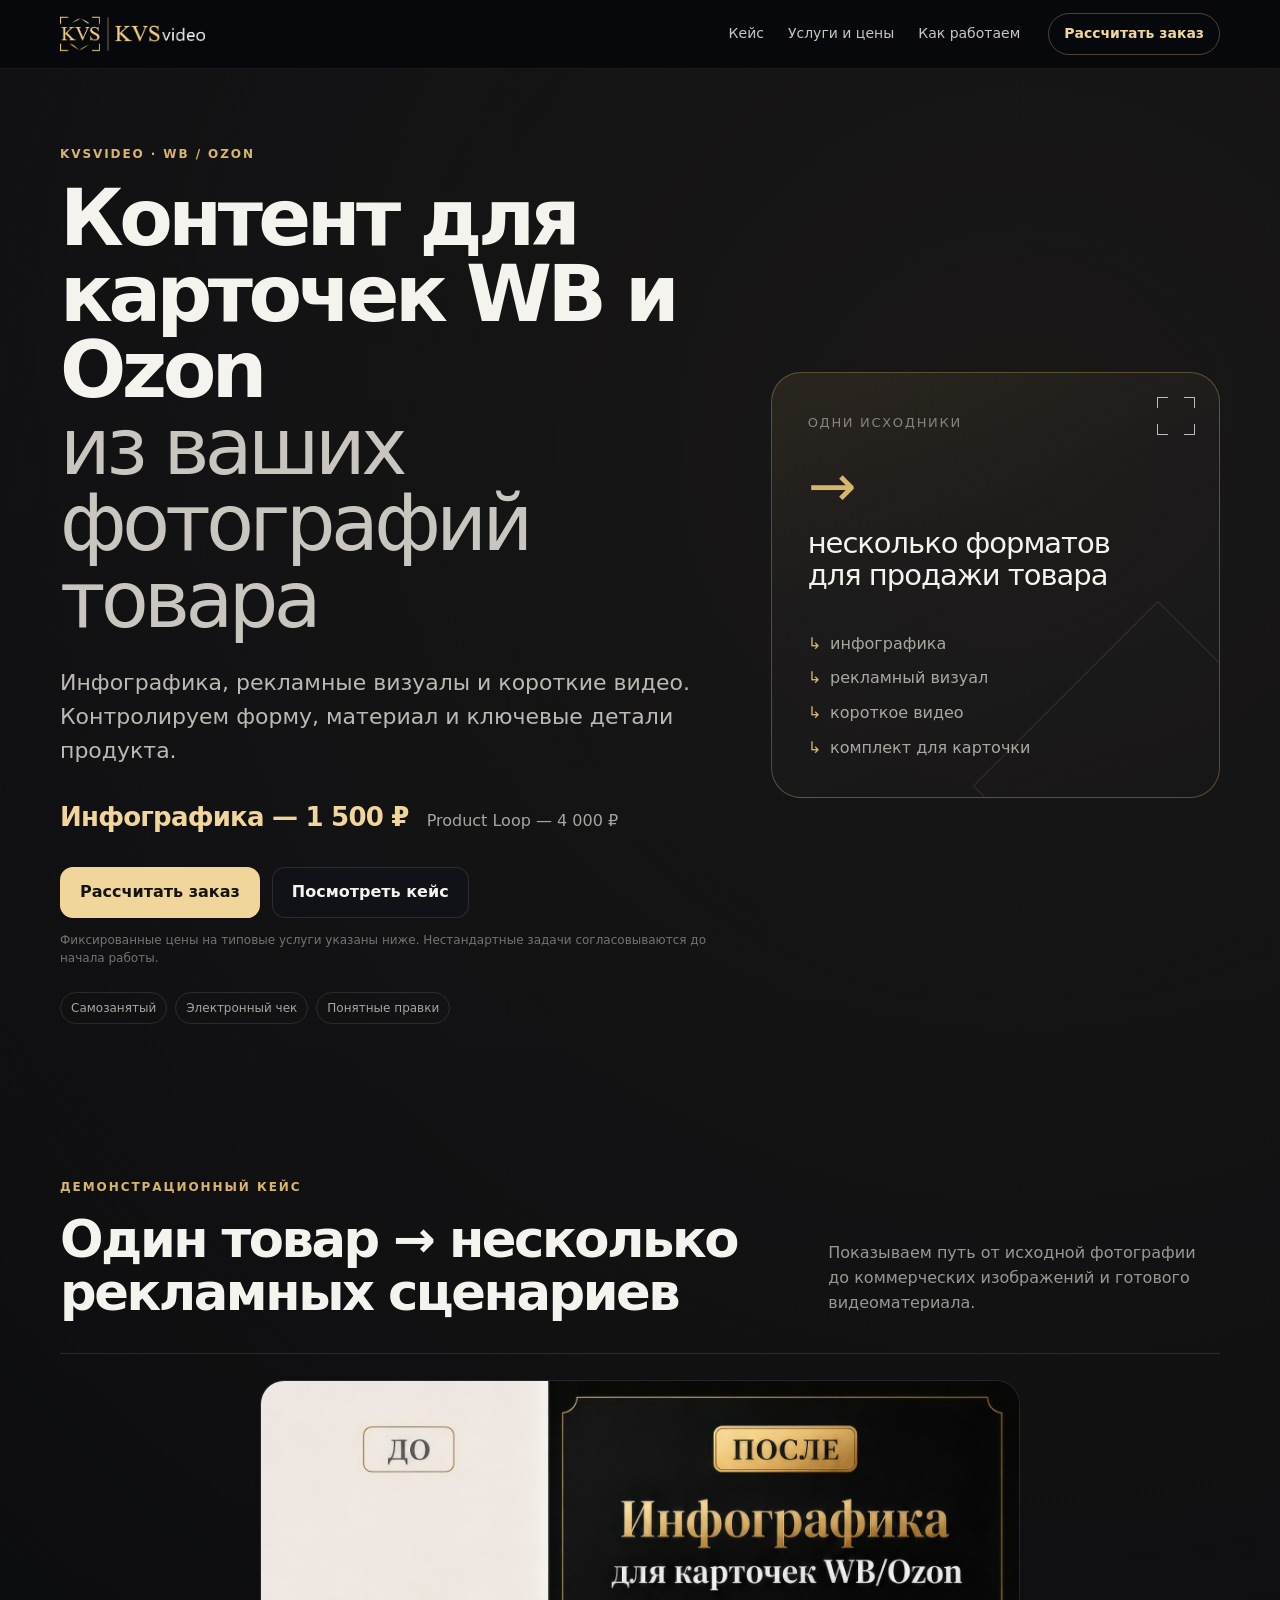
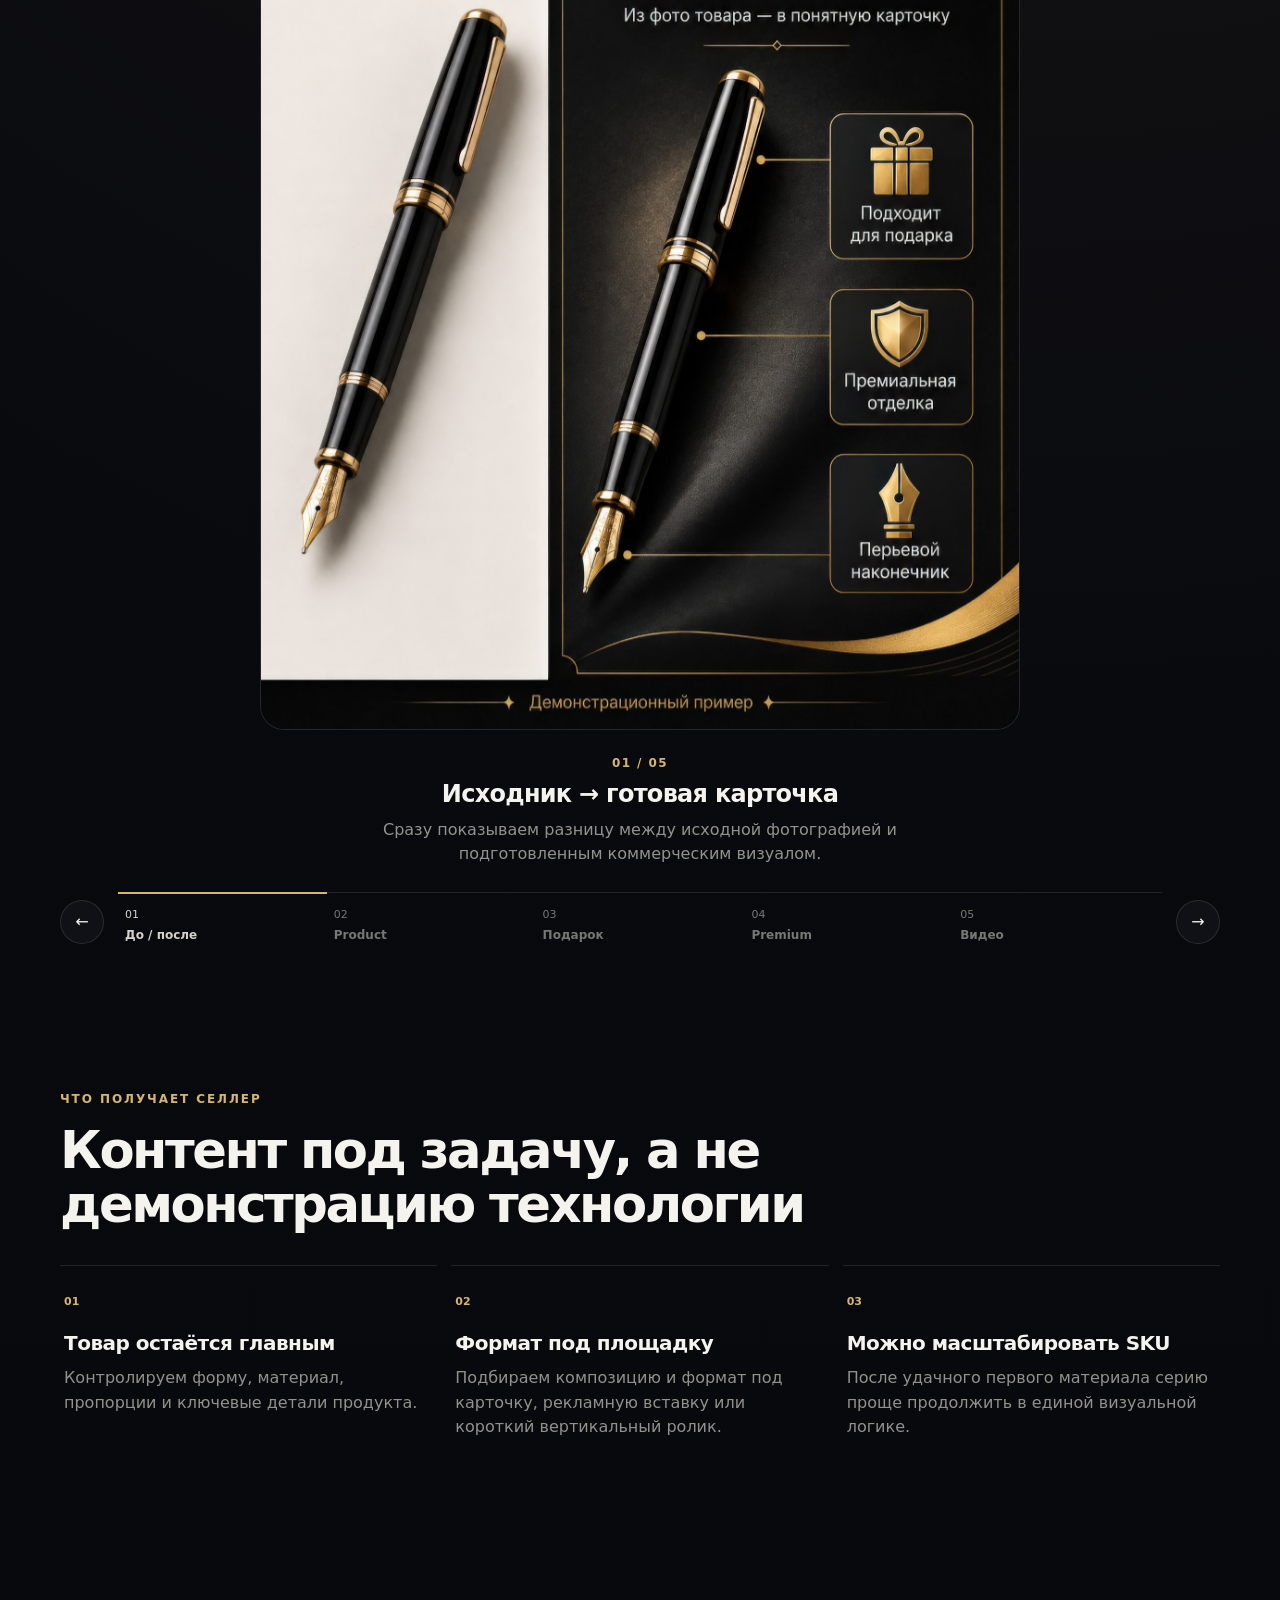
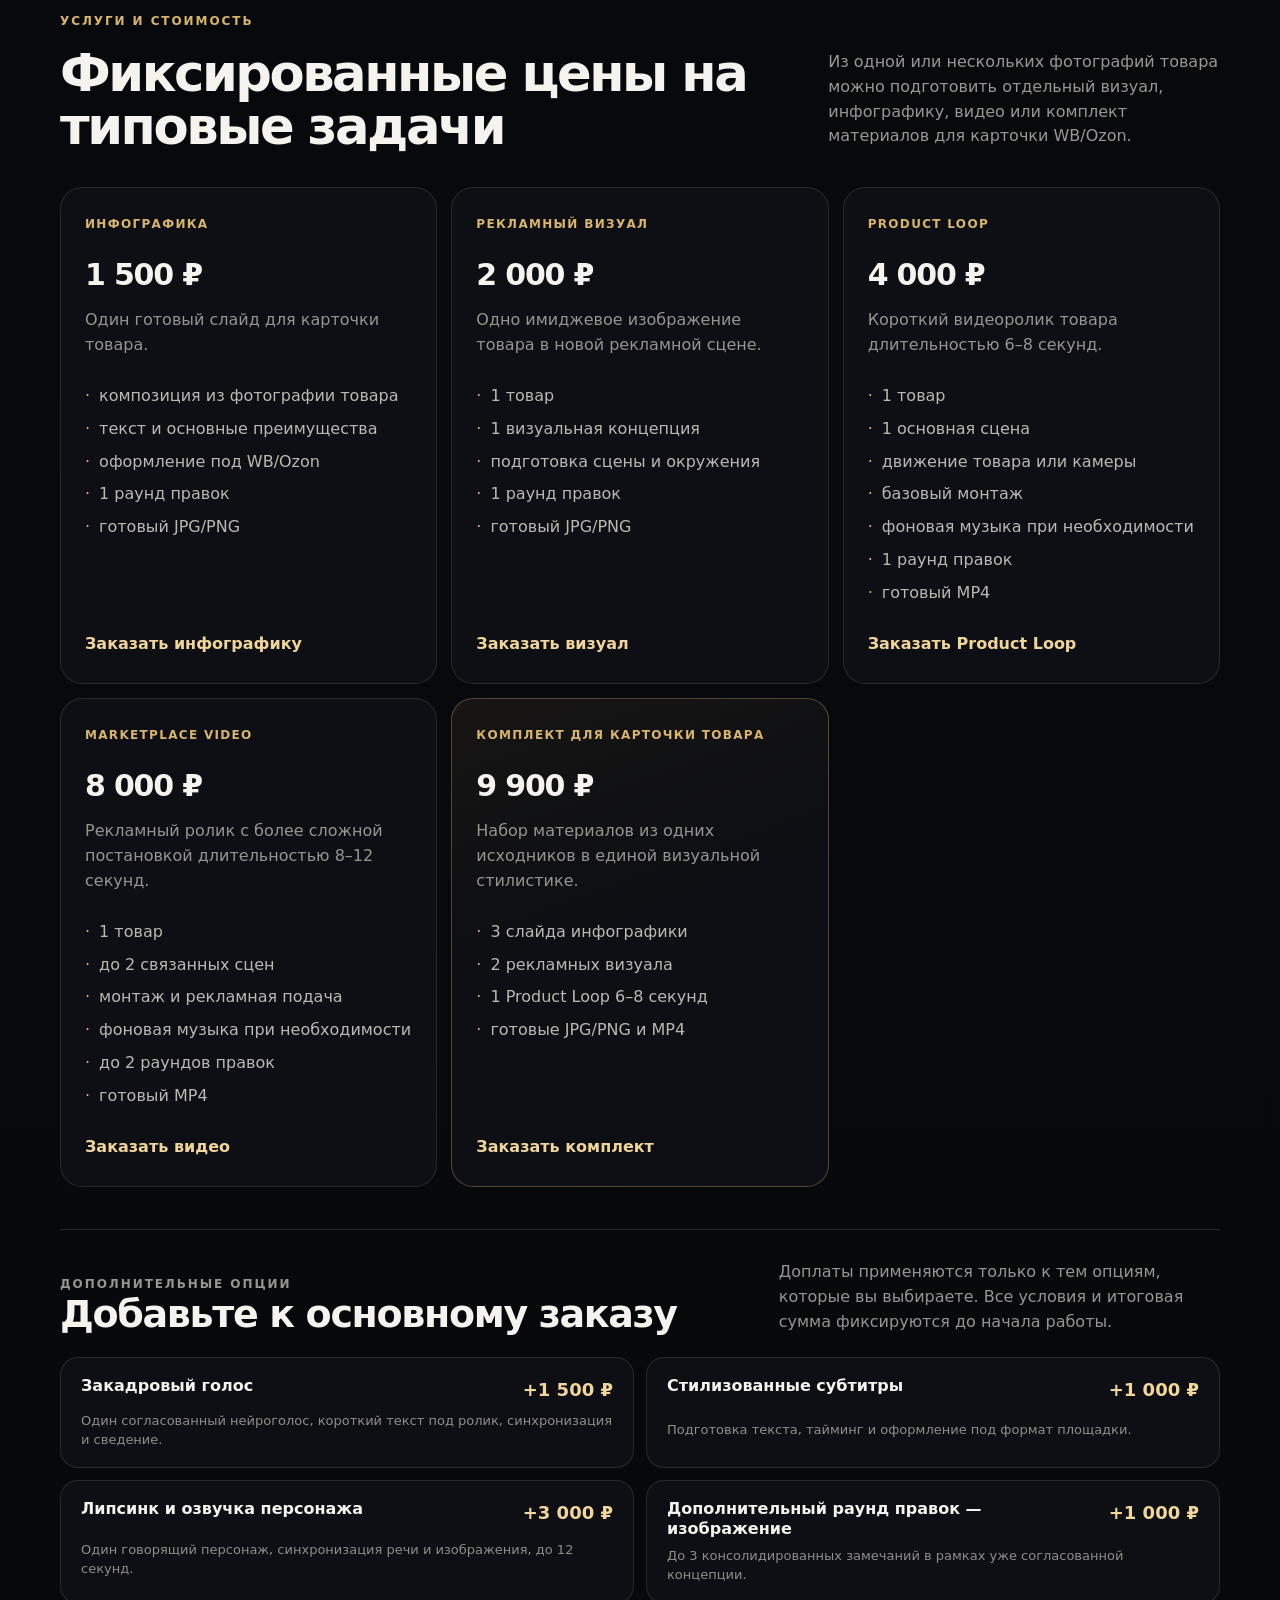
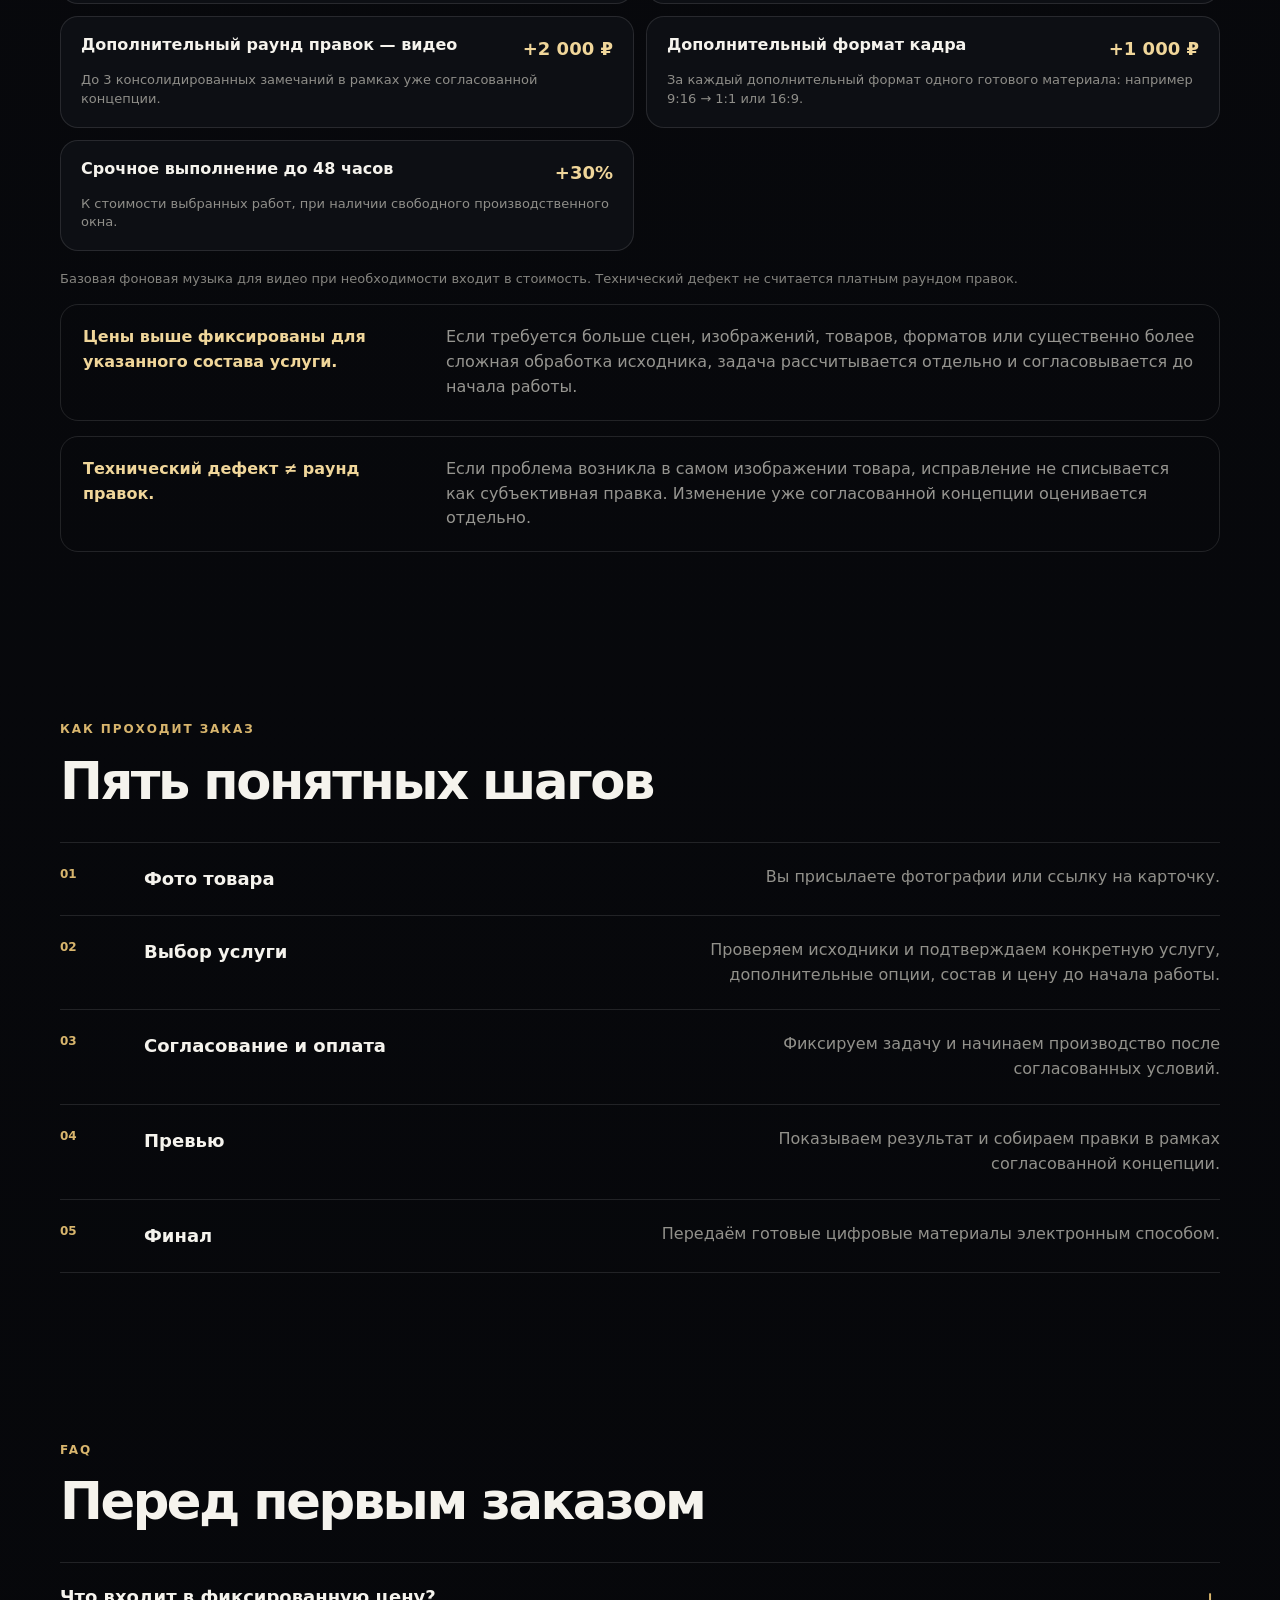
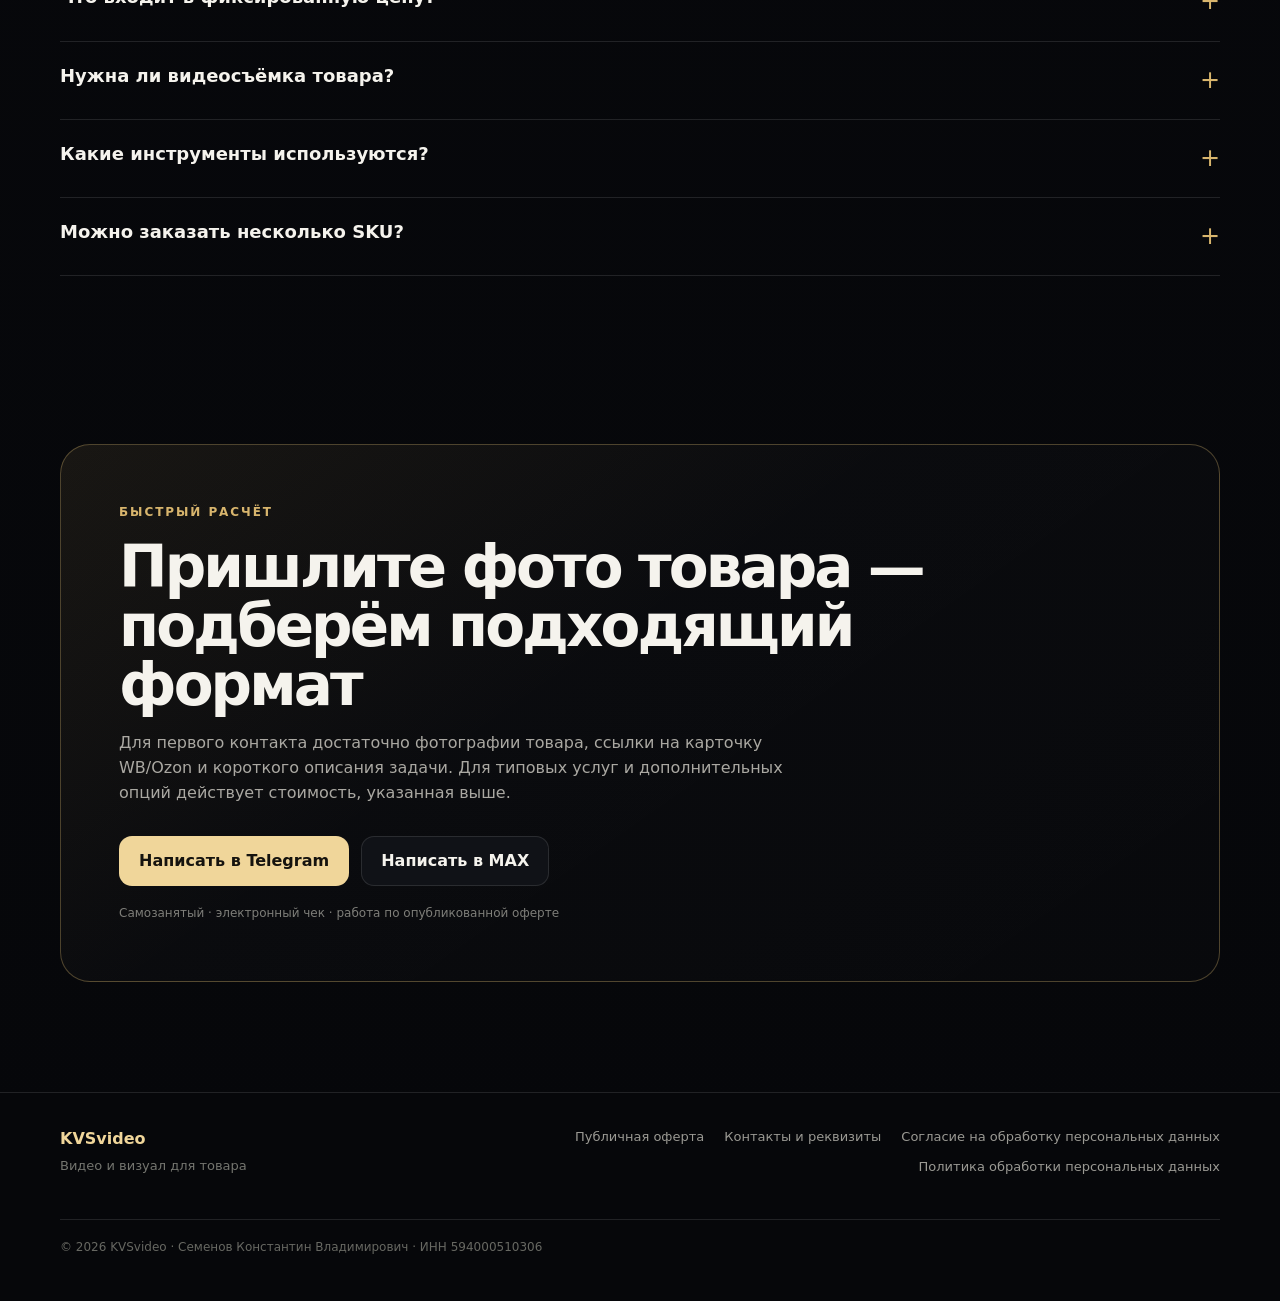
==== marketplace/index.html @ 52d331dd "Add marketplace add-on pricing for voice, captions, lipsync and rush work" ====
<!doctype html>
<html lang="ru">
<head>
  <meta charset="utf-8">
  <meta name="viewport" content="width=device-width, initial-scale=1, viewport-fit=cover">
  <title>Контент для карточек WB и Ozon из фото товара — KVSvideo</title>
  <meta name="description" content="Инфографика, рекламные изображения и видео для карточек Wildberries и Ozon из ваших фотографий товара. Фиксированные цены на типовые услуги.">
  <meta name="robots" content="index, follow">
  <meta name="theme-color" content="#08090d">
  <link rel="canonical" href="https://kvsvideo.ru/marketplace/">
  <link rel="icon" href="../assets/logo/favicon_dark.ico">
  <meta property="og:type" content="website">
  <meta property="og:locale" content="ru_RU">
  <meta property="og:site_name" content="KVSvideo">
  <meta property="og:url" content="https://kvsvideo.ru/marketplace/">
  <meta property="og:title" content="Контент для карточек WB и Ozon — KVSvideo">
  <meta property="og:description" content="Инфографика, рекламные визуалы и видео из фотографий товара. Фиксированные цены на типовые услуги.">
  <meta property="og:image" content="https://kvsvideo.ru/assets/marketplace/pen-before-after.webp">
  <link rel="preload" as="image" href="../assets/logo/logo_header_site_premium_gold.webp">
  <link rel="stylesheet" href="styles.css">
  <style>
    @media (max-width:620px){.site-header{position:sticky;top:0;z-index:30}}
    .addon-block{margin-top:42px;border-top:1px solid var(--line);padding-top:30px}
    .addon-head{display:grid;grid-template-columns:minmax(0,1fr) minmax(260px,.65fr);gap:40px;align-items:end;margin-bottom:22px}
    .addon-head h3{font-size:clamp(26px,3.4vw,38px);line-height:1.08;letter-spacing:-.035em;margin:0}
    .addon-head p{margin:0;color:#969590}
    .addon-grid{display:grid;grid-template-columns:repeat(2,minmax(0,1fr));gap:12px}
    .addon-card{border:1px solid var(--line);border-radius:18px;background:#0d0f14;padding:18px 20px;display:grid;grid-template-columns:minmax(0,1fr) auto;gap:8px 18px;align-items:start}
    .addon-card strong{font-size:16px;line-height:1.25}
    .addon-card b{color:var(--gold-2);white-space:nowrap;font-size:18px}
    .addon-card span{grid-column:1/-1;color:#8f8e89;font-size:13px;line-height:1.45}
    .addon-note{margin:18px 0 0;color:#85847f;font-size:13px}
    @media (max-width:900px){.addon-head{grid-template-columns:1fr;gap:10px}.addon-grid{grid-template-columns:1fr}}
  </style>
  <script>
    (function(m,e,t,r,i,k,a){m[i]=m[i]||function(){(m[i].a=m[i].a||[]).push(arguments)};m[i].l=1*new Date();for(var j=0;j<document.scripts.length;j++){if(document.scripts[j].src===r){return;}}k=e.createElement(t),a=e.getElementsByTagName(t)[0],k.async=1,k.src=r,a.parentNode.insertBefore(k,a)})(window,document,'script','https://mc.yandex.ru/metrika/tag.js?id=109744286','ym');
    ym(109744286,'init',{ssr:true,webvisor:true,clickmap:true,accurateTrackBounce:true,trackLinks:true});
  </script>
  <noscript><div><img src="https://mc.yandex.ru/watch/109744286" style="position:absolute;left:-9999px" alt=""></div></noscript>
</head>
<body>
  <a class="skip" href="#main">К содержанию</a>
  <header class="site-header"><div class="shell header-inner">
    <a class="brand" href="../" aria-label="KVSvideo — главная"><img src="../assets/logo/logo_header_site_premium_gold.webp" alt="KVSvideo" width="170" height="54"><span class="brand-fallback" aria-hidden="true">KVSvideo</span></a>
    <nav class="nav" aria-label="Навигация по странице"><a href="#showcase">Кейс</a><a href="#prices">Услуги и цены</a><a href="#process">Как работаем</a></nav>
    <a class="header-cta" href="#order">Рассчитать заказ</a>
  </div></header>

  <main id="main">
    <section class="hero shell" aria-labelledby="hero-title">
      <div class="hero-copy">
        <p class="eyebrow">KVSvideo · WB / Ozon</p>
        <h1 id="hero-title">Контент для карточек WB и Ozon <span>из ваших фотографий товара</span></h1>
        <p class="hero-lead">Инфографика, рекламные визуалы и короткие видео. Контролируем форму, материал и ключевые детали продукта.</p>
        <div class="hero-meta" aria-label="Примеры стоимости"><strong>Инфографика — 1 500 ₽</strong><span>Product Loop — 4 000 ₽</span></div>
        <div class="hero-actions"><a class="button button-primary" href="#order">Рассчитать заказ</a><a class="button button-secondary" href="#showcase">Посмотреть кейс</a></div>
        <p class="hero-note">Фиксированные цены на типовые услуги указаны ниже. Нестандартные задачи согласовываются до начала работы.</p>
        <div class="trust-row" aria-label="Условия работы"><span>Самозанятый</span><span>Электронный чек</span><span>Понятные правки</span></div>
      </div>
      <aside class="hero-panel" aria-label="Что можно заказать">
        <div class="focus-mark" aria-hidden="true"><i></i><i></i><i></i><i></i></div>
        <p class="panel-kicker">Одни исходники</p><p class="panel-number">→</p><p class="panel-title">несколько форматов для продажи товара</p>
        <ul><li>инфографика</li><li>рекламный визуал</li><li>короткое видео</li><li>комплект для карточки</li></ul>
      </aside>
    </section>

    <section class="section shell" id="showcase" aria-labelledby="showcase-title">
      <div class="section-head"><div><p class="eyebrow">Демонстрационный кейс</p><h2 id="showcase-title">Один товар → несколько рекламных сценариев</h2></div><p>Показываем путь от исходной фотографии до коммерческих изображений и готового видеоматериала.</p></div>
      <div class="showcase" data-showcase>
        <div class="showcase-stage" data-stage>
          <figure class="showcase-slide is-active" data-slide="0"><img src="../assets/marketplace/pen-before-after.webp" width="1638" height="2048" alt="Демонстрационный пример: исходная фотография премиальной ручки и готовый рекламный визуал" loading="lazy" decoding="async"></figure>
          <figure class="showcase-slide" data-slide="1" hidden><img data-src="../assets/marketplace/pen-product.webp" width="1643" height="2047" alt="Премиальная ручка в рекламной product-сцене" loading="lazy" decoding="async"></figure>
          <figure class="showcase-slide" data-slide="2" hidden><img data-src="../assets/marketplace/pen-gift.webp" width="1643" height="2047" alt="Подарочное позиционирование премиальной ручки" loading="lazy" decoding="async"></figure>
          <figure class="showcase-slide" data-slide="3" hidden><img data-src="../assets/marketplace/pen-executive.webp" width="1643" height="2047" alt="Деловое премиальное позиционирование ручки" loading="lazy" decoding="async"></figure>
          <figure class="showcase-slide showcase-video-slide" data-slide="4" hidden>
            <div class="video-shell" data-video-shell data-poster="../assets/marketplace/pen-signature-poster.webp" data-webm="../assets/marketplace/pen-signature.webm" data-mp4="../assets/marketplace/pen-signature-original.mp4">
              <img class="video-poster" data-video-poster alt="Кадр из демонстрационного ролика с премиальной ручкой" width="992" height="1216">
              <video class="showcase-video" data-video playsinline muted preload="none" aria-label="Демонстрационный ролик с премиальной ручкой"></video>
              <button class="video-play" type="button" data-video-play aria-label="Воспроизвести видео"><span aria-hidden="true">▶</span><b>Смотреть видео</b></button>
              <button class="video-sound" type="button" data-video-sound aria-label="Включить звук" aria-pressed="false" hidden><span class="sound-off" aria-hidden="true">⌁</span><span class="sound-on" aria-hidden="true">♪</span></button>
            </div>
          </figure>
        </div>
        <div class="showcase-copy" aria-live="polite"><p class="showcase-step"><span data-current>01</span> / 05</p><h3 data-slide-title>Исходник → готовая карточка</h3><p data-slide-copy>Сразу показываем разницу между исходной фотографией и подготовленным коммерческим визуалом.</p></div>
        <div class="showcase-controls">
          <button class="arrow" type="button" data-prev aria-label="Предыдущий этап">←</button>
          <div class="steps" role="tablist" aria-label="Этапы демонстрационного кейса">
            <button class="step is-active" type="button" role="tab" aria-selected="true" data-go="0"><span>01</span><b>До / после</b></button><button class="step" type="button" role="tab" aria-selected="false" data-go="1"><span>02</span><b>Product</b></button><button class="step" type="button" role="tab" aria-selected="false" data-go="2"><span>03</span><b>Подарок</b></button><button class="step" type="button" role="tab" aria-selected="false" data-go="3"><span>04</span><b>Premium</b></button><button class="step" type="button" role="tab" aria-selected="false" data-go="4"><span>05</span><b>Видео</b></button>
          </div>
          <button class="arrow" type="button" data-next aria-label="Следующий этап">→</button>
        </div>
      </div>
    </section>

    <section class="section shell compact" aria-labelledby="benefits-title">
      <div class="section-head narrow"><div><p class="eyebrow">Что получает селлер</p><h2 id="benefits-title">Контент под задачу, а не демонстрацию технологии</h2></div></div>
      <div class="benefit-grid"><article><span>01</span><h3>Товар остаётся главным</h3><p>Контролируем форму, материал, пропорции и ключевые детали продукта.</p></article><article><span>02</span><h3>Формат под площадку</h3><p>Подбираем композицию и формат под карточку, рекламную вставку или короткий вертикальный ролик.</p></article><article><span>03</span><h3>Можно масштабировать SKU</h3><p>После удачного первого материала серию проще продолжить в единой визуальной логике.</p></article></div>
    </section>

    <section class="section shell" id="prices" aria-labelledby="prices-title">
      <div class="section-head"><div><p class="eyebrow">Услуги и стоимость</p><h2 id="prices-title">Фиксированные цены на типовые задачи</h2></div><p>Из одной или нескольких фотографий товара можно подготовить отдельный визуал, инфографику, видео или комплект материалов для карточки WB/Ozon.</p></div>
      <div class="price-grid">
        <article class="price-card"><p class="price-label">Инфографика</p><h3>1 500 ₽</h3><p>Один готовый слайд для карточки товара.</p><ul><li>композиция из фотографии товара</li><li>текст и основные преимущества</li><li>оформление под WB/Ozon</li><li>1 раунд правок</li><li>готовый JPG/PNG</li></ul><a href="#order">Заказать инфографику</a></article>

        <article class="price-card"><p class="price-label">Рекламный визуал</p><h3>2 000 ₽</h3><p>Одно имиджевое изображение товара в новой рекламной сцене.</p><ul><li>1 товар</li><li>1 визуальная концепция</li><li>подготовка сцены и окружения</li><li>1 раунд правок</li><li>готовый JPG/PNG</li></ul><a href="#order">Заказать визуал</a></article>

        <article class="price-card"><p class="price-label">Product Loop</p><h3>4 000 ₽</h3><p>Короткий видеоролик товара длительностью 6–8 секунд.</p><ul><li>1 товар</li><li>1 основная сцена</li><li>движение товара или камеры</li><li>базовый монтаж</li><li>фоновая музыка при необходимости</li><li>1 раунд правок</li><li>готовый MP4</li></ul><a href="#order">Заказать Product Loop</a></article>

        <article class="price-card"><p class="price-label">Marketplace Video</p><h3>8 000 ₽</h3><p>Рекламный ролик с более сложной постановкой длительностью 8–12 секунд.</p><ul><li>1 товар</li><li>до 2 связанных сцен</li><li>монтаж и рекламная подача</li><li>фоновая музыка при необходимости</li><li>до 2 раундов правок</li><li>готовый MP4</li></ul><a href="#order">Заказать видео</a></article>

        <article class="price-card featured"><p class="price-label">Комплект для карточки товара</p><h3>9 900 ₽</h3><p>Набор материалов из одних исходников в единой визуальной стилистике.</p><ul><li>3 слайда инфографики</li><li>2 рекламных визуала</li><li>1 Product Loop 6–8 секунд</li><li>готовые JPG/PNG и MP4</li></ul><a href="#order">Заказать комплект</a></article>
      </div>

      <div class="addon-block" aria-labelledby="addons-title">
        <div class="addon-head"><div><p class="eyebrow">Дополнительные опции</p><h3 id="addons-title">Добавьте к основному заказу</h3></div><p>Доплаты применяются только к тем опциям, которые вы выбираете. Все условия и итоговая сумма фиксируются до начала работы.</p></div>
        <div class="addon-grid">
          <div class="addon-card"><strong>Закадровый голос</strong><b>+1 500 ₽</b><span>Один согласованный нейроголос, короткий текст под ролик, синхронизация и сведение.</span></div>
          <div class="addon-card"><strong>Стилизованные субтитры</strong><b>+1 000 ₽</b><span>Подготовка текста, тайминг и оформление под формат площадки.</span></div>
          <div class="addon-card"><strong>Липсинк и озвучка персонажа</strong><b>+3 000 ₽</b><span>Один говорящий персонаж, синхронизация речи и изображения, до 12 секунд.</span></div>
          <div class="addon-card"><strong>Дополнительный раунд правок — изображение</strong><b>+1 000 ₽</b><span>До 3 консолидированных замечаний в рамках уже согласованной концепции.</span></div>
          <div class="addon-card"><strong>Дополнительный раунд правок — видео</strong><b>+2 000 ₽</b><span>До 3 консолидированных замечаний в рамках уже согласованной концепции.</span></div>
          <div class="addon-card"><strong>Дополнительный формат кадра</strong><b>+1 000 ₽</b><span>За каждый дополнительный формат одного готового материала: например 9:16 → 1:1 или 16:9.</span></div>
          <div class="addon-card"><strong>Срочное выполнение до 48 часов</strong><b>+30%</b><span>К стоимости выбранных работ, при наличии свободного производственного окна.</span></div>
        </div>
        <p class="addon-note">Базовая фоновая музыка для видео при необходимости входит в стоимость. Технический дефект не считается платным раундом правок.</p>
      </div>

      <div class="revision-note"><strong>Цены выше фиксированы для указанного состава услуги.</strong><p>Если требуется больше сцен, изображений, товаров, форматов или существенно более сложная обработка исходника, задача рассчитывается отдельно и согласовывается до начала работы.</p></div>
      <div class="revision-note"><strong>Технический дефект ≠ раунд правок.</strong><p>Если проблема возникла в самом изображении товара, исправление не списывается как субъективная правка. Изменение уже согласованной концепции оценивается отдельно.</p></div>
    </section>

    <section class="section shell" id="process" aria-labelledby="process-title"><div class="section-head narrow"><div><p class="eyebrow">Как проходит заказ</p><h2 id="process-title">Пять понятных шагов</h2></div></div><ol class="process-list"><li><b>01</b><div><strong>Фото товара</strong><span>Вы присылаете фотографии или ссылку на карточку.</span></div></li><li><b>02</b><div><strong>Выбор услуги</strong><span>Проверяем исходники и подтверждаем конкретную услугу, дополнительные опции, состав и цену до начала работы.</span></div></li><li><b>03</b><div><strong>Согласование и оплата</strong><span>Фиксируем задачу и начинаем производство после согласованных условий.</span></div></li><li><b>04</b><div><strong>Превью</strong><span>Показываем результат и собираем правки в рамках согласованной концепции.</span></div></li><li><b>05</b><div><strong>Финал</strong><span>Передаём готовые цифровые материалы электронным способом.</span></div></li></ol></section>

    <section class="section shell faq" aria-labelledby="faq-title"><div class="section-head narrow"><div><p class="eyebrow">FAQ</p><h2 id="faq-title">Перед первым заказом</h2></div></div><details><summary>Что входит в фиксированную цену?</summary><p>В карточке каждой услуги указан конкретный состав. Дополнительные опции имеют отдельную стоимость и добавляются только по выбору заказчика. Если задача выходит за опубликованный состав, дополнительная стоимость согласовывается до начала работы.</p></details><details><summary>Нужна ли видеосъёмка товара?</summary><p>Для многих задач достаточно качественных фотографий. Если конкретный проект потребует дополнительных материалов, это станет понятно на этапе оценки.</p></details><details><summary>Какие инструменты используются?</summary><p>Подбираем генеративные и монтажные инструменты под конкретную задачу. Для заказа фиксируются результат, формат и требования к товару, а не название отдельного сервиса.</p></details><details><summary>Можно заказать несколько SKU?</summary><p>Да. Серии для нескольких SKU рассчитываются отдельно до начала работы, чтобы зафиксировать состав, стоимость и единый визуальный подход.</p></details></section>

    <section class="section shell order" id="order" aria-labelledby="order-title"><div class="order-box"><p class="eyebrow">Быстрый расчёт</p><h2 id="order-title">Пришлите фото товара — подберём подходящий формат</h2><p>Для первого контакта достаточно фотографии товара, ссылки на карточку WB/Ozon и короткого описания задачи. Для типовых услуг и дополнительных опций действует стоимость, указанная выше.</p><div class="order-actions"><a class="button button-primary" href="https://t.me/KVSemenov" target="_blank" rel="noopener">Написать в Telegram</a><a class="button button-secondary" href="https://max.ru/u/f9LHodD0cOKuClAudA4jEpZrep-7nIAqAzFLSRJ-VVg5xAf6X7CzlSECuB4" target="_blank" rel="noopener">Написать в MAX</a></div><p class="order-trust">Самозанятый · электронный чек · работа по опубликованной оферте</p></div></section>
  </main>

  <footer class="footer"><div class="shell footer-grid"><div class="footer-brand"><strong>KVSvideo</strong><span>Видео и визуал для товара</span></div><nav aria-label="Юридическая информация"><a href="../offer.html">Публичная оферта</a><a href="../requisites.html">Контакты и реквизиты</a><a href="../consent.html">Согласие на обработку персональных данных</a><a href="../privacy.html">Политика обработки персональных данных</a></nav><p class="copyright">© 2026 KVSvideo · Семенов Константин Владимирович · ИНН 594000510306</p></div></footer>

  <div class="cursor-reticle" data-reticle aria-hidden="true"><i></i><i></i><i></i><i></i></div><i class="cursor-trail t1" data-trail aria-hidden="true"></i><i class="cursor-trail t2" data-trail aria-hidden="true"></i><i class="cursor-trail t3" data-trail aria-hidden="true"></i><i class="cursor-trail t4" data-trail aria-hidden="true"></i>
  <script src="app.js" defer></script>
</body>
</html>
---- marketplace/styles.css ----
:root{color-scheme:dark;--bg:#08090d;--panel:#0e1016;--panel-2:#12151d;--ink:#f5f3ed;--muted:#aaa9a4;--soft:#7f807f;--gold:#d8b56d;--gold-2:#f0d69a;--line:rgba(255,255,255,.11);--line-gold:rgba(216,181,109,.33);--radius:24px;--shell:1160px}*{box-sizing:border-box}html{scroll-behavior:smooth;scroll-padding-top:84px}body{margin:0;background:radial-gradient(circle at 80% 6%,rgba(216,181,109,.075),transparent 27%),linear-gradient(180deg,#0a0b10 0,#08090d 42%,#06070a 100%);color:var(--ink);font-family:Inter,ui-sans-serif,system-ui,-apple-system,BlinkMacSystemFont,"Segoe UI",sans-serif;font-size:16px;line-height:1.55;overflow-x:hidden}a{color:inherit;text-decoration:none}button,input,textarea,select{font:inherit}button{color:inherit}img,video{display:block;max-width:100%}.shell{width:min(var(--shell),calc(100% - 36px));margin-inline:auto}.skip{position:fixed;left:16px;top:-80px;z-index:100;background:#fff;color:#111;padding:10px 14px;border-radius:10px}.skip:focus{top:14px}.site-header{position:sticky;top:0;z-index:30;background:rgba(8,9,13,.97);border-bottom:1px solid rgba(255,255,255,.07)}.header-inner{min-height:68px;display:flex;align-items:center;gap:28px}.brand{display:inline-flex;align-items:center;min-width:145px}.brand img{width:145px;height:auto}.brand-fallback{display:none;font-weight:800;letter-spacing:-.04em;color:var(--gold-2)}.nav{display:flex;align-items:center;gap:24px;margin-left:auto;color:#c6c5c0;font-size:14px}.nav a,.footer a{transition:color .18s ease}.nav a:hover,.nav a:focus-visible,.footer a:hover,.footer a:focus-visible{color:var(--gold-2)}.header-cta{border:1px solid var(--line-gold);padding:9px 15px;border-radius:999px;color:var(--gold-2);font-size:14px;font-weight:700;transition:background .18s ease,border-color .18s ease}.header-cta:hover,.header-cta:focus-visible{background:rgba(216,181,109,.10);border-color:rgba(216,181,109,.58)}.hero{min-height:min(790px,calc(100vh - 68px));display:grid;grid-template-columns:minmax(0,1.18fr) minmax(320px,.82fr);gap:64px;align-items:center;padding-block:76px 70px}.hero-copy{max-width:760px}.eyebrow{margin:0 0 16px;color:var(--gold);font-size:12px;font-weight:800;letter-spacing:.16em;text-transform:uppercase}h1,h2,h3,p{overflow-wrap:break-word}h1{font-size:clamp(42px,6.1vw,78px);line-height:.98;letter-spacing:-.058em;margin:0;max-width:850px}h1 span{display:block;color:#c8c6bf;font-weight:540}.hero-lead{font-size:clamp(18px,2vw,22px);color:#bbb9b2;max-width:680px;margin:28px 0 0}.hero-meta{display:flex;align-items:baseline;gap:18px;flex-wrap:wrap;margin-top:28px}.hero-meta strong{font-size:26px;color:var(--gold-2);letter-spacing:-.03em}.hero-meta span{color:#a7a59f}.hero-actions,.order-actions{display:flex;gap:12px;flex-wrap:wrap;margin-top:30px}.button{display:inline-flex;min-height:48px;align-items:center;justify-content:center;border-radius:13px;padding:12px 19px;font-weight:800;border:1px solid transparent;transition:transform .18s ease,background .18s ease,border-color .18s ease}.button:hover,.button:focus-visible{transform:translateY(-1px)}.button-primary{background:var(--gold-2);color:#15130e}.button-primary:hover,.button-primary:focus-visible{background:#ffe2a3}.button-secondary{border-color:var(--line);background:#101217}.button-secondary:hover,.button-secondary:focus-visible{border-color:var(--line-gold);background:#15171d}.hero-note{font-size:12px;color:#73746f;margin:13px 0 0}.trust-row{display:flex;gap:8px;flex-wrap:wrap;margin-top:24px}.trust-row span{border:1px solid var(--line);border-radius:999px;padding:6px 10px;font-size:12px;color:#a6a59f}.hero-panel{position:relative;border:1px solid var(--line-gold);border-radius:30px;background:linear-gradient(155deg,rgba(216,181,109,.10),rgba(255,255,255,.025) 40%,rgba(255,255,255,.012));padding:40px 36px 36px;min-height:410px;overflow:hidden}.hero-panel:after{content:"";position:absolute;right:-70px;bottom:-120px;width:260px;height:260px;border:1px solid rgba(216,181,109,.15);transform:rotate(45deg)}.panel-kicker{color:#85847f;font-size:13px;text-transform:uppercase;letter-spacing:.13em;margin:0}.panel-number{font-size:58px;line-height:1;color:var(--gold);margin:24px 0 12px}.panel-title{font-size:29px;line-height:1.12;letter-spacing:-.035em;margin:0;max-width:330px}.hero-panel ul{list-style:none;padding:0;margin:40px 0 0;display:grid;gap:10px;color:#aaa8a1}.hero-panel li:before{content:"↳";color:var(--gold);margin-right:9px}.focus-mark{position:absolute;top:24px;right:24px;width:38px;height:38px}.focus-mark i{position:absolute;width:11px;height:11px;border-color:var(--gold);opacity:.75}.focus-mark i:nth-child(1){left:0;top:0;border-left:1px solid;border-top:1px solid}.focus-mark i:nth-child(2){right:0;top:0;border-right:1px solid;border-top:1px solid}.focus-mark i:nth-child(3){right:0;bottom:0;border-right:1px solid;border-bottom:1px solid}.focus-mark i:nth-child(4){left:0;bottom:0;border-left:1px solid;border-bottom:1px solid}.section{padding-block:84px}.section.compact{padding-top:54px}.section-head{display:grid;grid-template-columns:minmax(0,1.1fr) minmax(280px,.6fr);align-items:end;gap:50px;margin-bottom:34px}.section-head.narrow{grid-template-columns:1fr}.section-head h2{font-size:clamp(32px,4vw,54px);letter-spacing:-.048em;line-height:1.04;margin:0;max-width:800px}.section-head>p{margin:0 0 4px;color:#999791;max-width:430px}.showcase{border-top:1px solid var(--line);padding-top:26px}.showcase-stage{position:relative;width:min(100%,760px);margin:0 auto;background:#0a0b0f;border:1px solid var(--line);border-radius:24px;overflow:hidden;aspect-ratio:4/5}.showcase-slide{margin:0;width:100%;height:100%;background:#0c0d11}.showcase-slide[hidden]{display:none}.showcase-slide img,.showcase-slide video{width:100%;height:100%;object-fit:cover}.showcase-slide.is-active{animation:showIn .24s ease both}@keyframes showIn{from{opacity:.4;transform:translateY(4px)}to{opacity:1;transform:none}}.showcase-copy{text-align:center;max-width:700px;margin:24px auto 0}.showcase-step{font-size:12px;letter-spacing:.12em;color:var(--gold);font-weight:800;margin:0 0 8px}.showcase-copy h3{font-size:24px;line-height:1.15;letter-spacing:-.03em;margin:0}.showcase-copy>p:last-child{color:#94928d;margin:9px auto 0;max-width:630px}.showcase-controls{display:grid;grid-template-columns:44px minmax(0,1fr) 44px;gap:14px;align-items:center;margin-top:25px}.arrow{width:44px;height:44px;border-radius:50%;border:1px solid var(--line);background:#101116;cursor:pointer}.arrow:hover,.arrow:focus-visible{border-color:var(--line-gold);color:var(--gold-2)}.steps{display:grid;grid-template-columns:repeat(5,1fr);border-top:1px solid var(--line)}.step{position:relative;background:none;border:0;padding:13px 7px 7px;color:#777873;text-align:left;cursor:pointer}.step:before{content:"";position:absolute;left:0;right:0;top:-1px;height:2px;background:transparent}.step span{display:block;font-size:11px}.step b{display:block;font-size:12px;font-weight:650;margin-top:3px}.step.is-active{color:#d5d2ca}.step.is-active:before{background:var(--gold)}.video-shell{position:relative;width:100%;height:100%;background:#090a0d}.video-poster,.showcase-video{position:absolute;inset:0}.showcase-video{opacity:0}.video-shell.is-loaded .showcase-video{opacity:1}.video-shell.is-loaded .video-poster{opacity:0}.video-play{position:absolute;left:50%;top:50%;transform:translate(-50%,-50%);display:flex;align-items:center;gap:10px;border:1px solid rgba(255,255,255,.26);border-radius:999px;background:rgba(7,8,10,.83);padding:11px 16px;cursor:pointer}.video-play span{color:var(--gold-2)}.video-play b{font-size:13px}.video-shell.is-playing .video-play{opacity:0;pointer-events:none}.video-sound{position:absolute;right:14px;bottom:14px;width:44px;height:44px;border-radius:50%;border:1px solid rgba(255,255,255,.22);background:rgba(7,8,10,.82);cursor:pointer}.video-sound .sound-on{display:none;color:var(--gold-2)}.video-sound[aria-pressed="true"] .sound-off{display:none}.video-sound[aria-pressed="true"] .sound-on{display:inline}.benefit-grid{display:grid;grid-template-columns:repeat(3,1fr);gap:14px}.benefit-grid article{border-top:1px solid var(--line);padding:22px 4px 4px}.benefit-grid span{color:var(--gold);font-size:11px;font-weight:800}.benefit-grid h3{font-size:20px;margin:15px 0 7px;letter-spacing:-.025em}.benefit-grid p{margin:0;color:#92918b}.price-grid{display:grid;grid-template-columns:repeat(3,1fr);gap:14px}.price-card{position:relative;border:1px solid var(--line);border-radius:22px;background:#0d0f14;padding:27px 24px;display:flex;flex-direction:column;min-height:380px}.price-card.featured{border-color:var(--line-gold);background:linear-gradient(160deg,rgba(216,181,109,.075),#0d0f14 45%)}.price-label{font-size:12px;color:var(--gold);font-weight:800;letter-spacing:.11em;text-transform:uppercase;margin:0}.price-card h3{font-size:30px;margin:18px 0 10px;letter-spacing:-.04em}.price-card>p:not(.price-label){color:#969590;margin:0}.price-card ul{padding:0;list-style:none;margin:26px 0;display:grid;gap:8px;color:#bbb9b2}.price-card li:before{content:"·";color:var(--gold);margin-right:9px}.price-card a{margin-top:auto;color:var(--gold-2);font-weight:800}.price-card small{display:block;margin-top:10px;color:#73746f}.revision-note{margin-top:15px;border:1px solid var(--line);border-radius:18px;padding:20px 22px;display:grid;grid-template-columns:minmax(220px,.45fr) 1fr;gap:25px}.revision-note strong{color:var(--gold-2)}.revision-note p{margin:0;color:#969590}.process-list{list-style:none;padding:0;margin:0;border-top:1px solid var(--line)}.process-list li{display:grid;grid-template-columns:64px 1fr;gap:20px;padding:22px 0;border-bottom:1px solid var(--line)}.process-list b{color:var(--gold);font-size:12px}.process-list div{display:flex;justify-content:space-between;gap:30px}.process-list strong{font-size:18px}.process-list span{color:#92918b;text-align:right;max-width:560px}.faq details{border-top:1px solid var(--line);padding:20px 0}.faq details:last-child{border-bottom:1px solid var(--line)}.faq summary{cursor:pointer;font-weight:750;font-size:18px;list-style:none;display:flex;justify-content:space-between;gap:20px}.faq summary::-webkit-details-marker{display:none}.faq summary:after{content:"+";color:var(--gold);font-size:24px;font-weight:400}.faq details[open] summary:after{content:"−"}.faq details p{color:#94928d;max-width:780px;margin:13px 0 0}.order{padding-bottom:110px}.order-box{border:1px solid var(--line-gold);border-radius:30px;padding:clamp(28px,5vw,58px);background:linear-gradient(145deg,rgba(216,181,109,.09),rgba(255,255,255,.02) 44%,rgba(255,255,255,.01))}.order-box h2{font-size:clamp(34px,5vw,58px);line-height:1.02;letter-spacing:-.05em;margin:0;max-width:880px}.order-box>p:not(.eyebrow):not(.order-trust){max-width:720px;color:#aaa8a2}.order-trust{font-size:12px;color:#7e7e79;margin:18px 0 0}.footer{border-top:1px solid var(--line);padding:34px 0 44px;background:#06070a}.footer-grid{display:grid;grid-template-columns:.7fr 1.3fr;gap:30px}.footer-brand{display:flex;flex-direction:column}.footer-brand strong{color:var(--gold-2)}.footer-brand span{font-size:13px;color:#74756f;margin-top:4px}.footer nav{display:flex;flex-wrap:wrap;justify-content:flex-end;gap:10px 20px;font-size:13px;color:#9a9993}.copyright{grid-column:1/-1;margin:12px 0 0;padding-top:18px;border-top:1px solid var(--line);color:#676862;font-size:12px}.cursor-reticle,.cursor-trail{display:none}@media (pointer:fine) and (min-width:901px){.cursor-reticle{position:fixed;left:0;top:0;width:24px;height:24px;z-index:90;display:block;pointer-events:none;transform:translate3d(-100px,-100px,0);opacity:.78}.cursor-reticle i{position:absolute;width:7px;height:7px;border-color:var(--gold)}.cursor-reticle i:nth-child(1){left:0;top:0;border-left:1px solid;border-top:1px solid}.cursor-reticle i:nth-child(2){right:0;top:0;border-right:1px solid;border-top:1px solid}.cursor-reticle i:nth-child(3){right:0;bottom:0;border-right:1px solid;border-bottom:1px solid}.cursor-reticle i:nth-child(4){left:0;bottom:0;border-left:1px solid;border-bottom:1px solid}.cursor-reticle.is-active{width:31px;height:31px;opacity:1}.cursor-trail{position:fixed;left:0;top:0;display:block;pointer-events:none;z-index:89;width:5px;height:5px;border-left:1px solid rgba(216,181,109,.65);border-bottom:1px solid rgba(216,181,109,.65);transform:translate3d(-100px,-100px,0);opacity:.28}.t2{opacity:.20}.t3{opacity:.13}.t4{opacity:.08}}@media (prefers-reduced-motion:reduce){html{scroll-behavior:auto}*,*:before,*:after{animation-duration:.01ms!important;animation-iteration-count:1!important;transition-duration:.01ms!important}.cursor-reticle,.cursor-trail{display:none!important}}@media (max-width:900px){.nav{display:none}.header-inner{gap:12px}.header-cta{margin-left:auto}.hero{grid-template-columns:1fr;gap:34px;min-height:auto;padding-block:58px}.hero-panel{min-height:330px}.section{padding-block:66px}.section-head{grid-template-columns:1fr;gap:16px}.benefit-grid,.price-grid{grid-template-columns:1fr}.price-card{min-height:auto}.revision-note{grid-template-columns:1fr}.process-list div{display:grid;gap:6px}.process-list span{text-align:left}.footer-grid{grid-template-columns:1fr}.footer nav{justify-content:flex-start}}@media (max-width:620px){.shell{width:min(100% - 24px,var(--shell))}.site-header{position:relative}.header-inner{min-height:62px}.brand img{width:126px}.header-cta{font-size:12px;padding:8px 11px}.hero{padding-block:44px 56px}.hero h1{font-size:clamp(39px,12vw,58px)}.hero-lead{font-size:18px}.hero-panel{padding:30px 24px;border-radius:23px}.panel-title{font-size:26px}.section{padding-block:56px}.section-head h2{font-size:36px}.showcase-stage{border-radius:18px}.showcase-controls{grid-template-columns:38px minmax(0,1fr) 38px;gap:7px}.arrow{width:38px;height:38px}.step{padding-inline:2px;text-align:center}.step b{font-size:10px}.step span{font-size:9px}.showcase-copy h3{font-size:21px}.process-list li{grid-template-columns:42px 1fr}.order{padding-bottom:70px}.order-actions .button{width:100%}.footer nav{display:grid;gap:9px}}
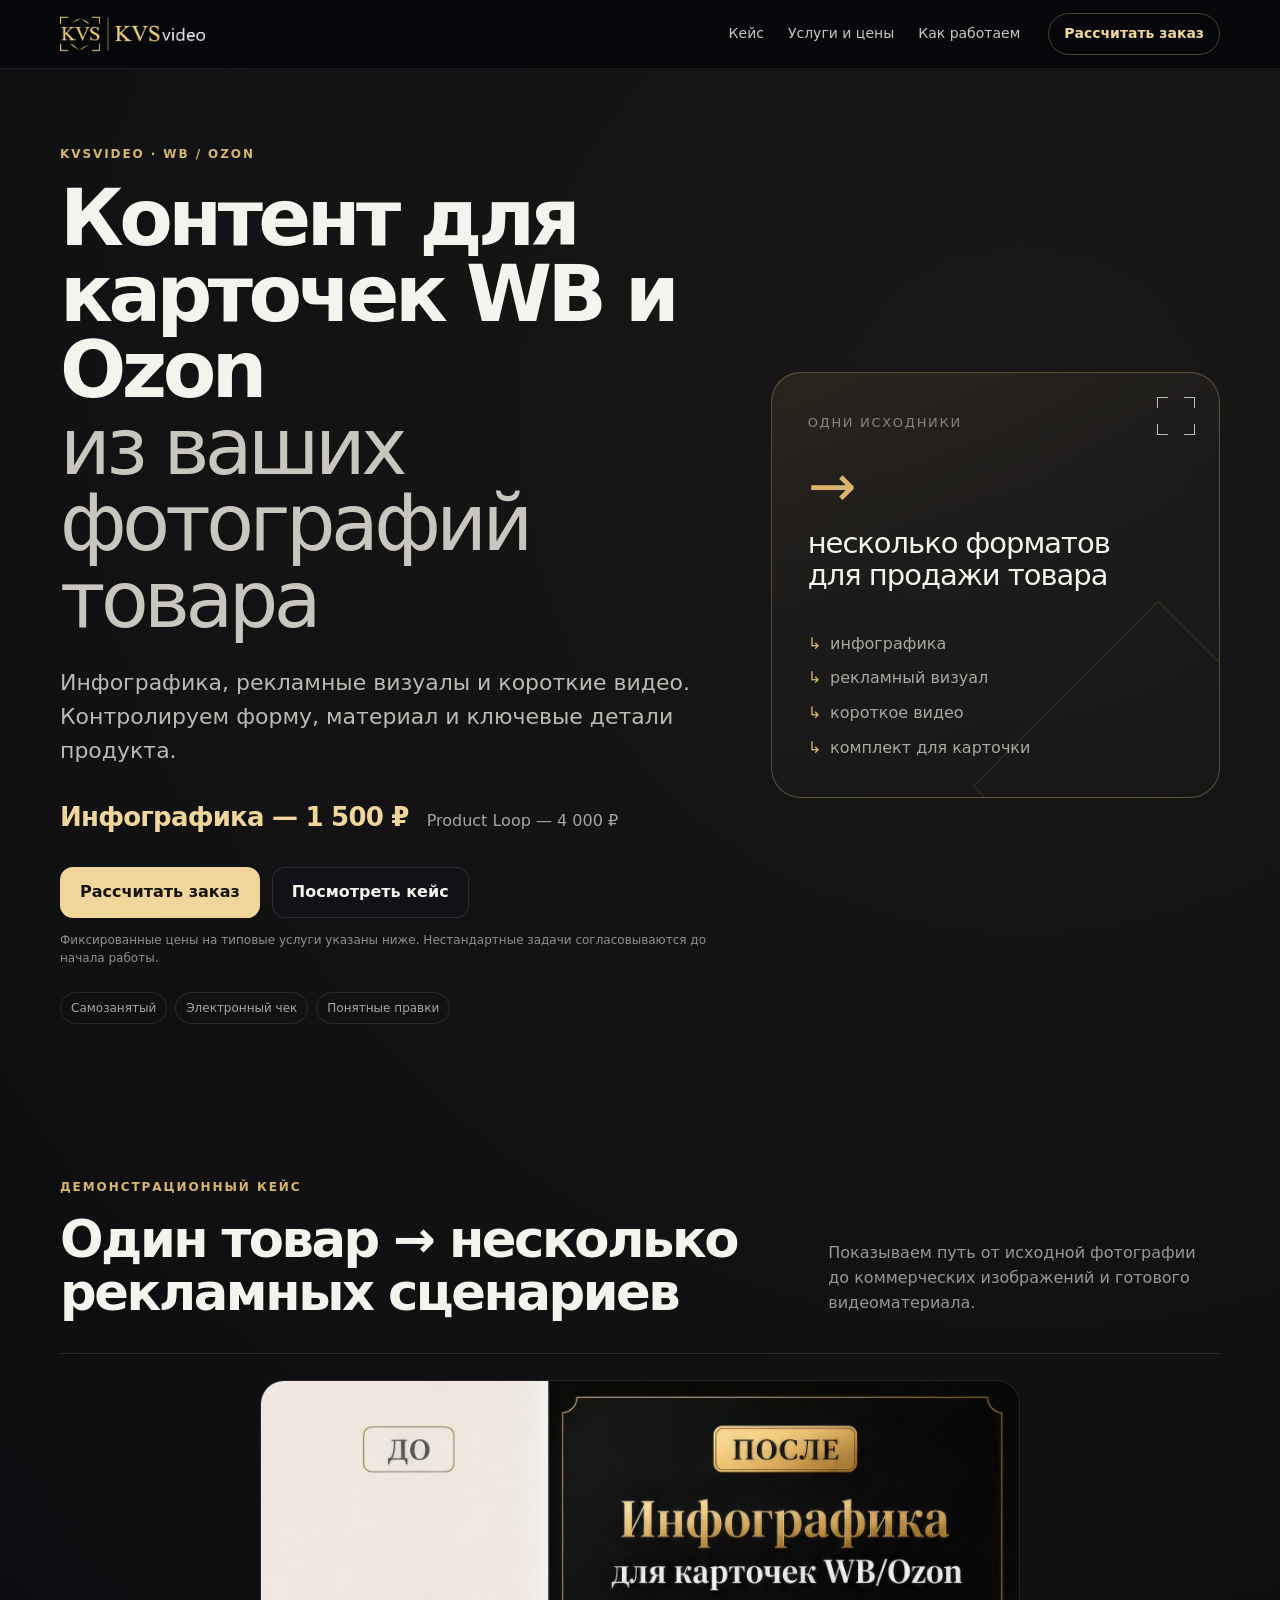
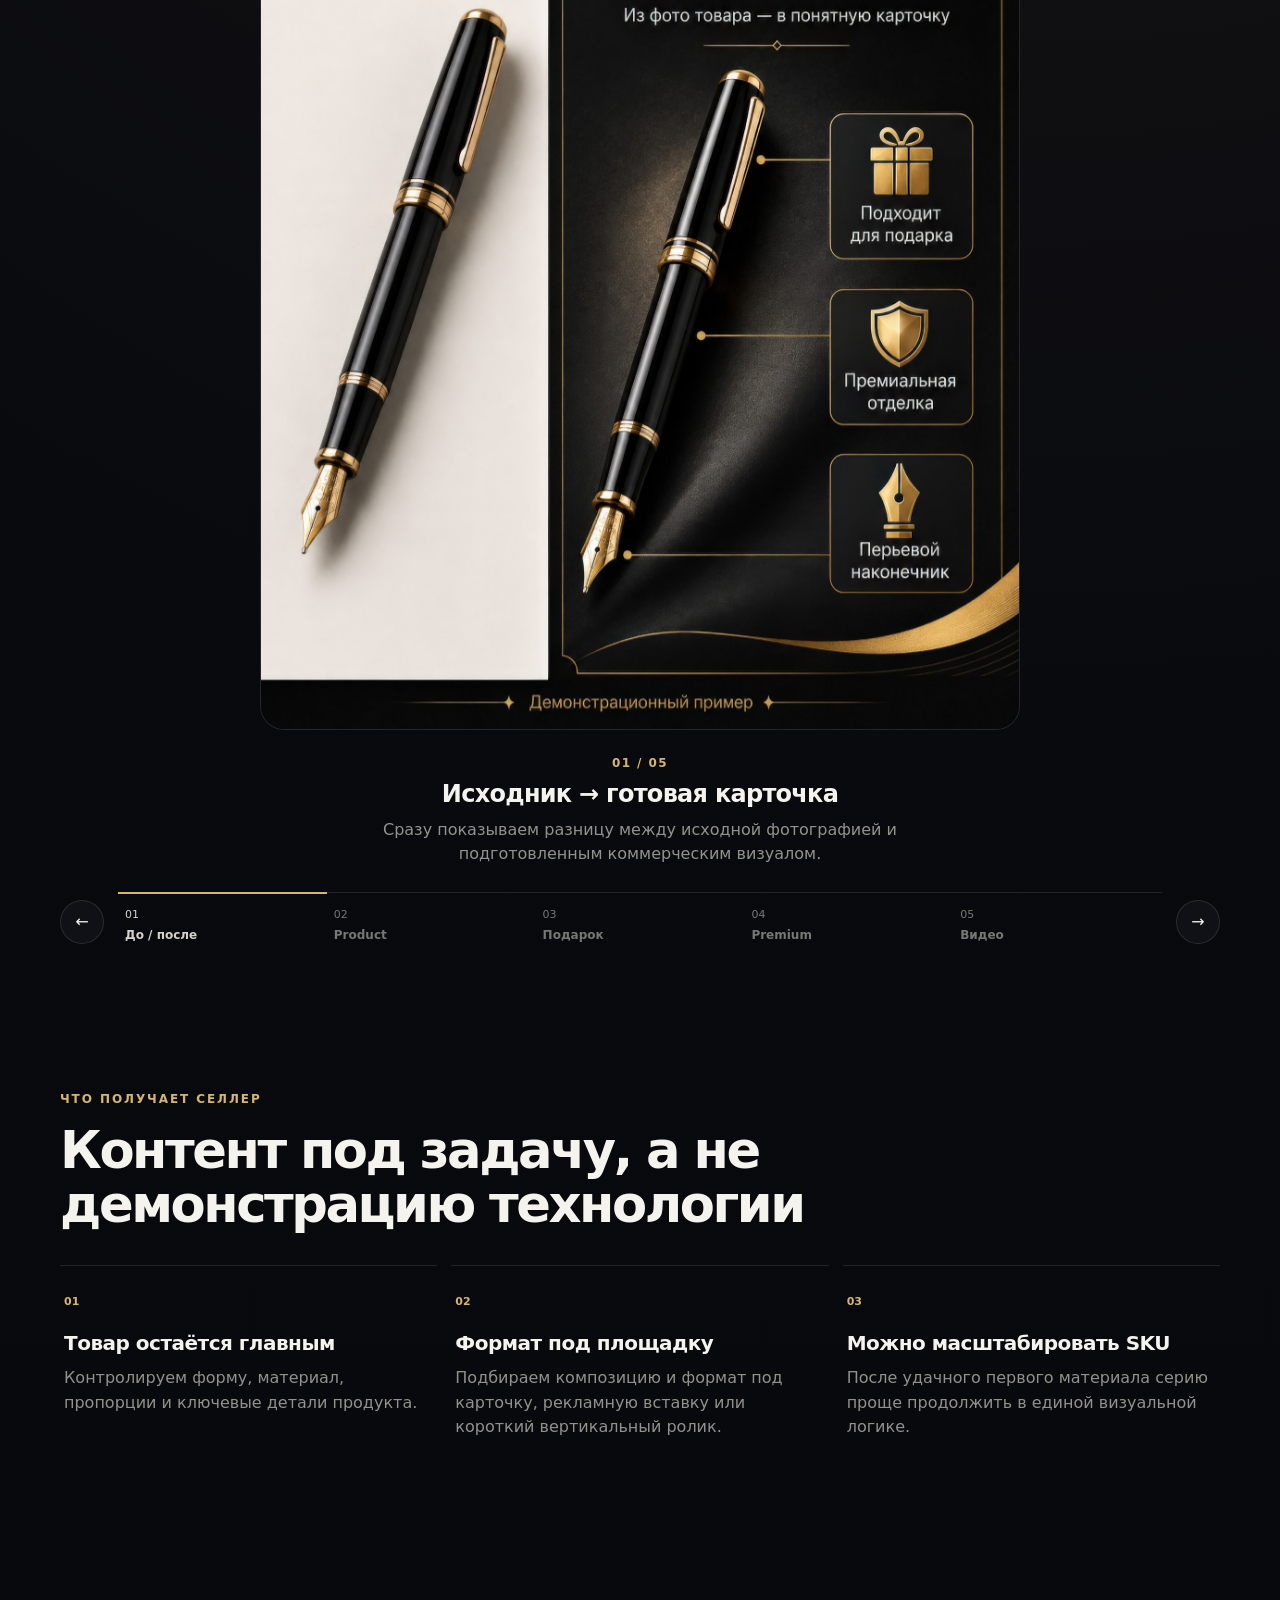
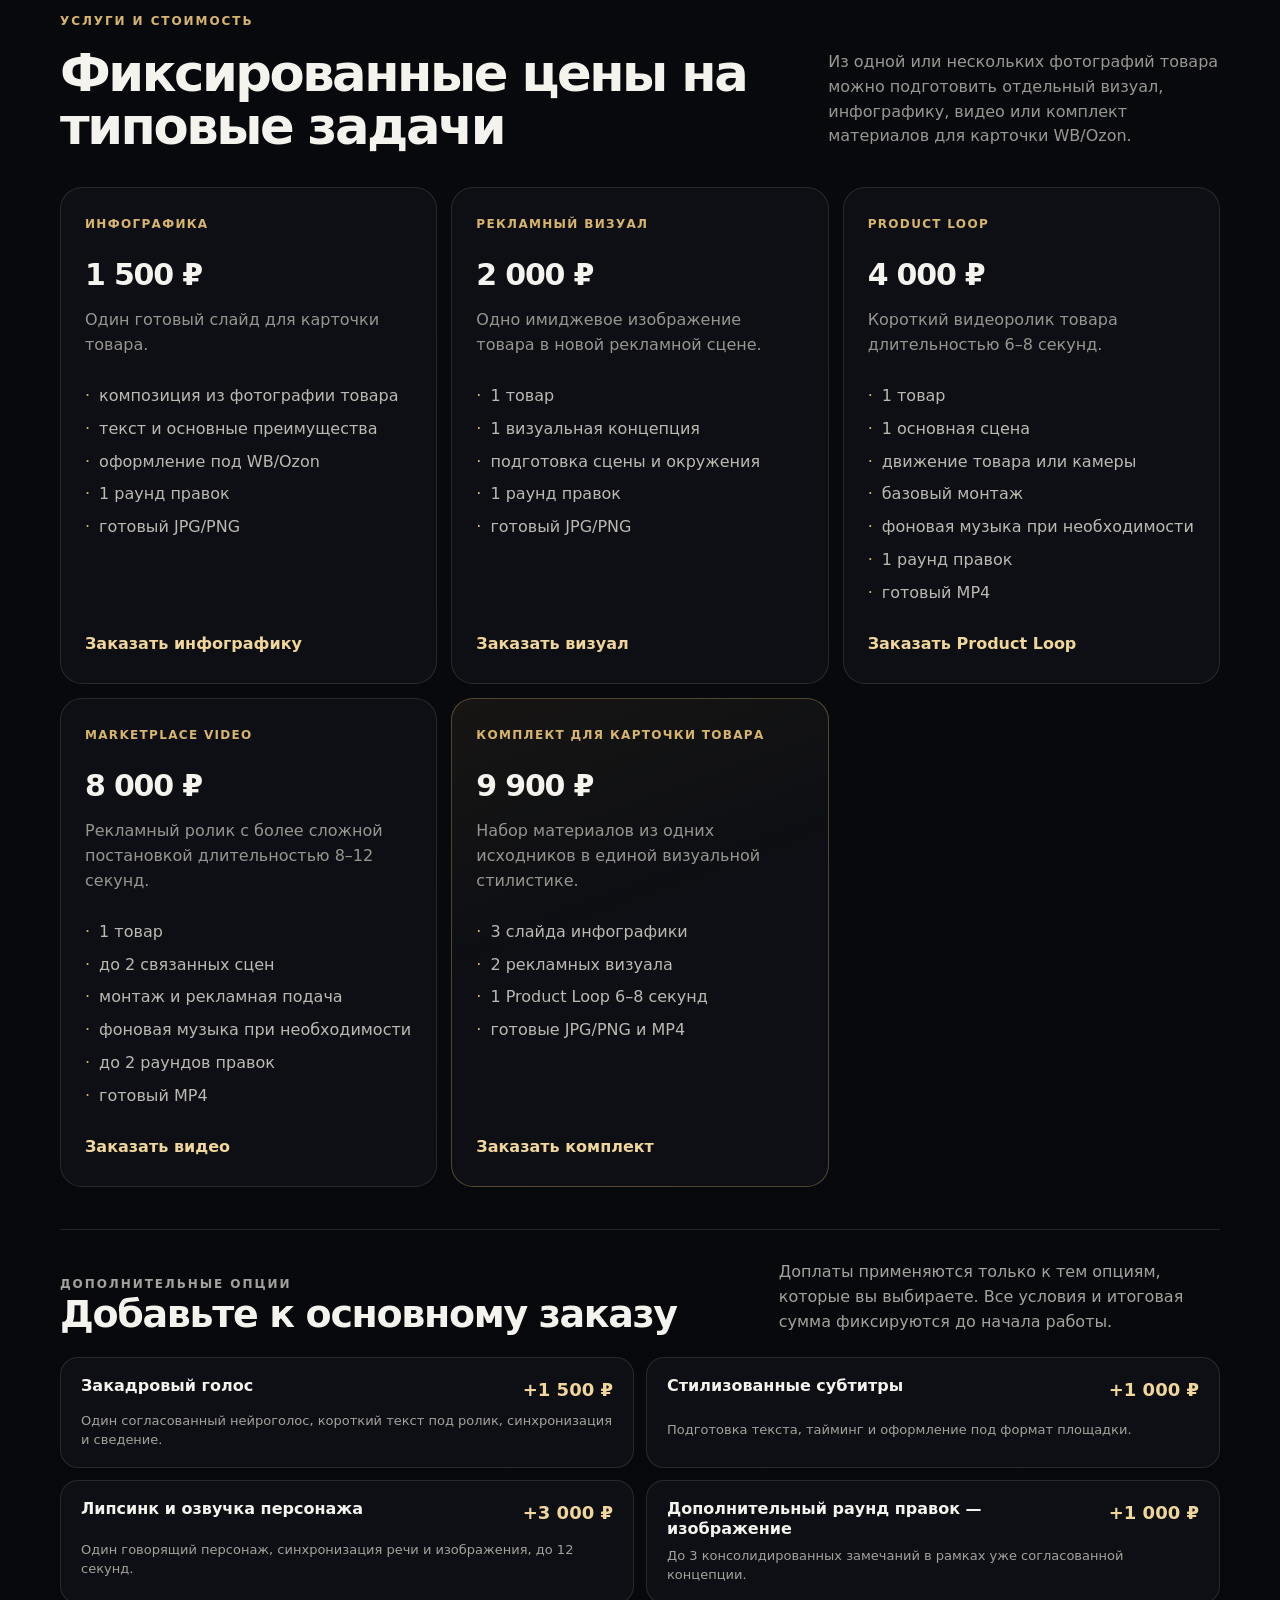
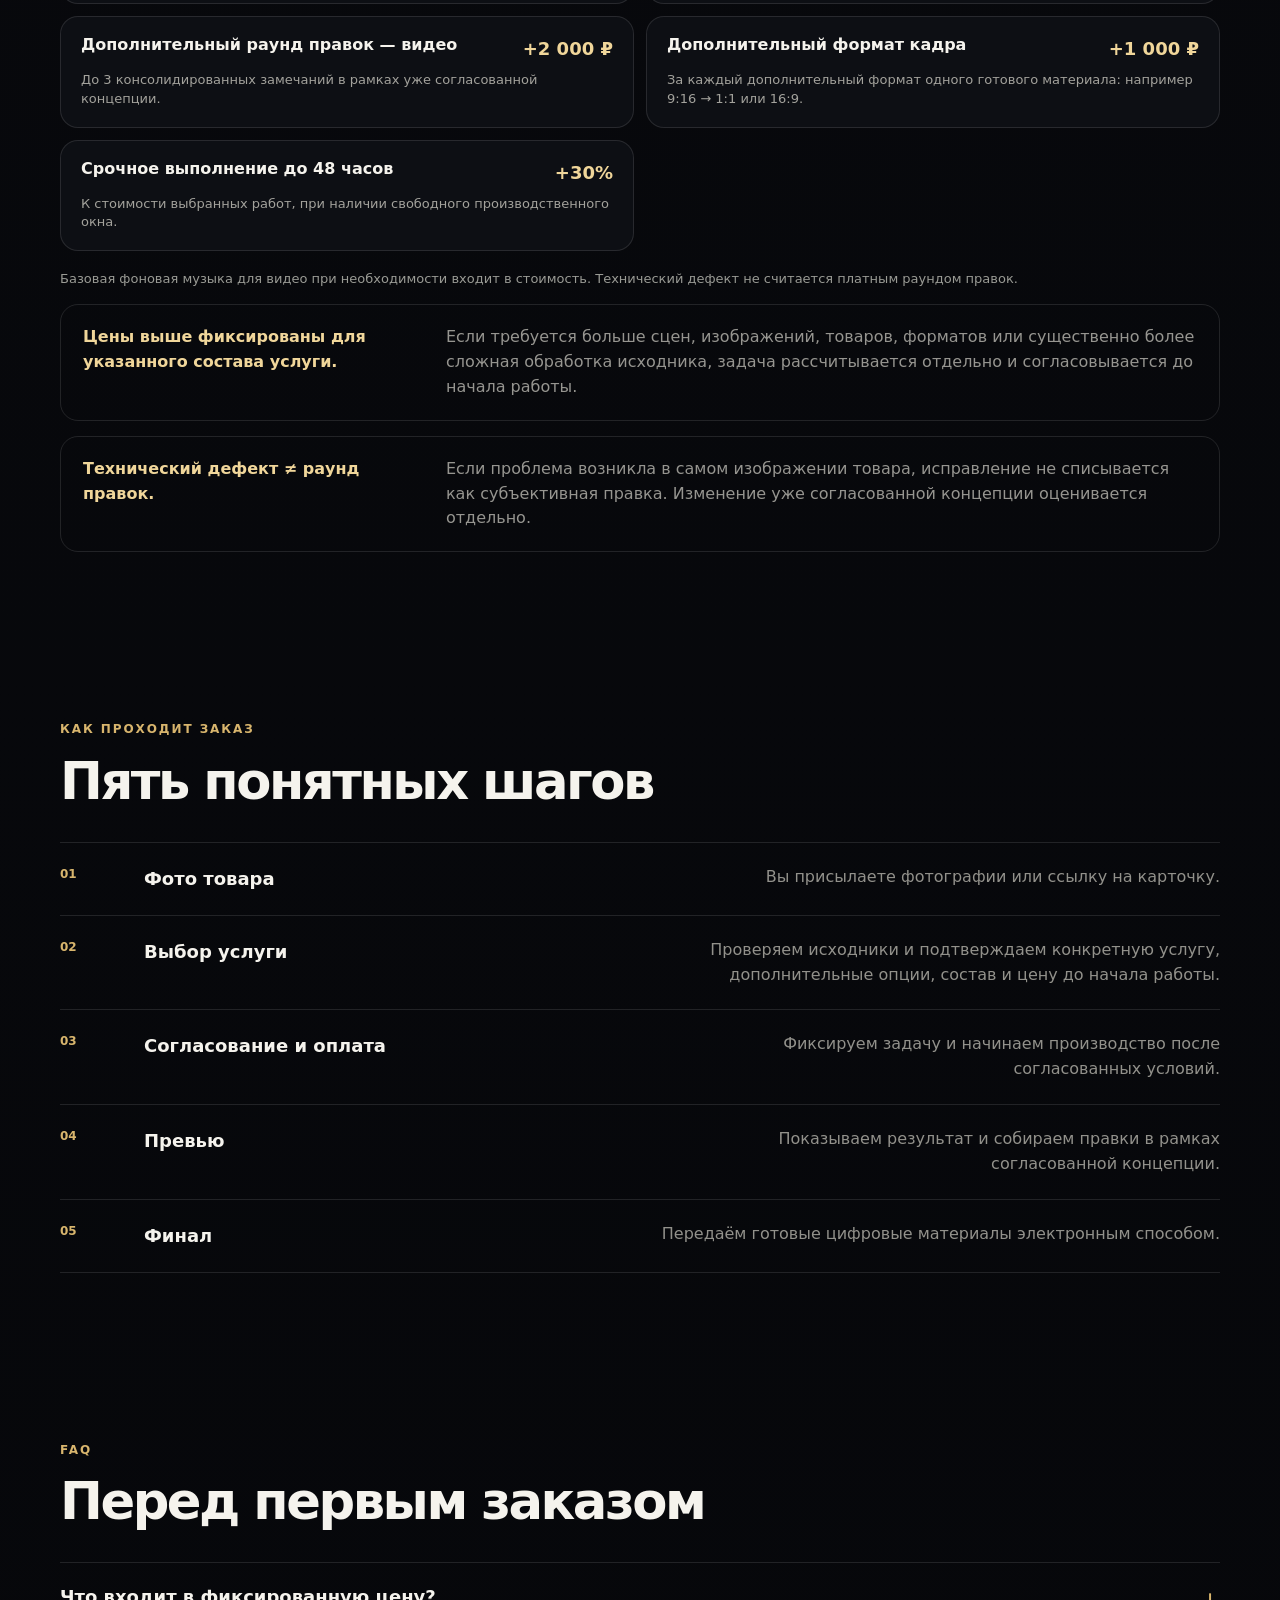
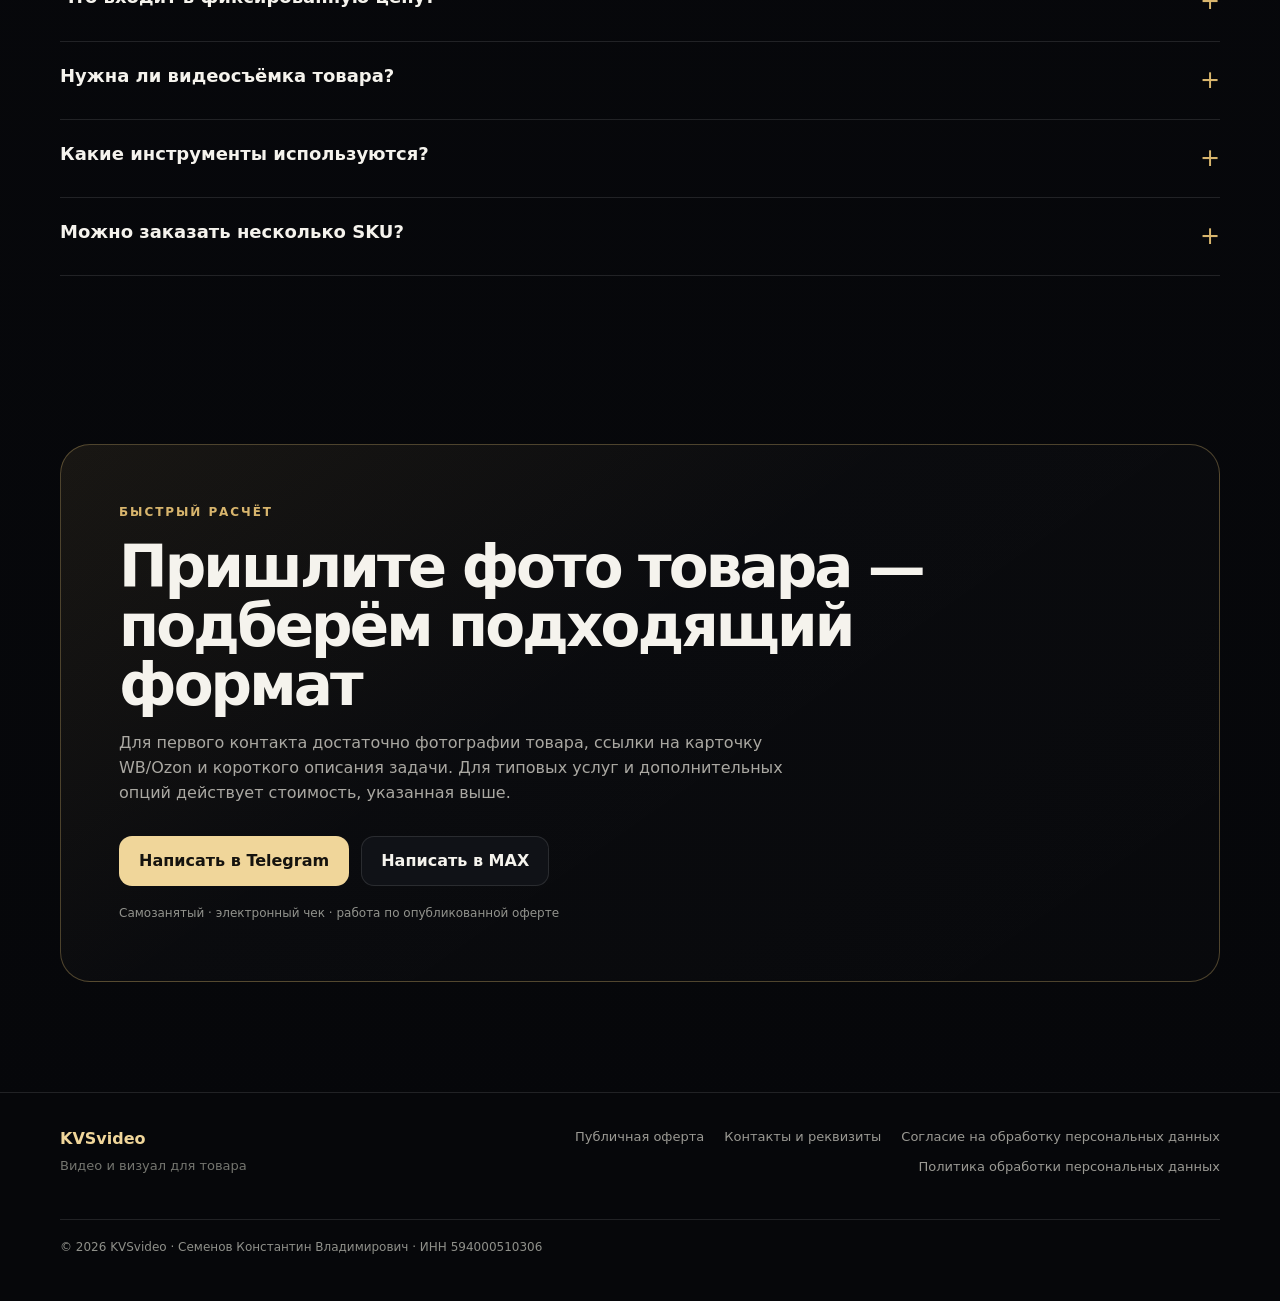
==== commit bce9d254: "Apply final marketplace technical polish" ====
--- a/marketplace/index.html
+++ b/marketplace/index.html
@@ -18,30 +18,17 @@
   <meta property="og:image" content="https://kvsvideo.ru/assets/marketplace/pen-before-after.webp">
   <link rel="preload" as="image" href="../assets/logo/logo_header_site_premium_gold.webp">
   <link rel="stylesheet" href="styles.css">
-  <style>
-    @media (max-width:620px){.site-header{position:sticky;top:0;z-index:30}}
-    .addon-block{margin-top:42px;border-top:1px solid var(--line);padding-top:30px}
-    .addon-head{display:grid;grid-template-columns:minmax(0,1fr) minmax(260px,.65fr);gap:40px;align-items:end;margin-bottom:22px}
-    .addon-head h3{font-size:clamp(26px,3.4vw,38px);line-height:1.08;letter-spacing:-.035em;margin:0}
-    .addon-head p{margin:0;color:#969590}
-    .addon-grid{display:grid;grid-template-columns:repeat(2,minmax(0,1fr));gap:12px}
-    .addon-card{border:1px solid var(--line);border-radius:18px;background:#0d0f14;padding:18px 20px;display:grid;grid-template-columns:minmax(0,1fr) auto;gap:8px 18px;align-items:start}
-    .addon-card strong{font-size:16px;line-height:1.25}
-    .addon-card b{color:var(--gold-2);white-space:nowrap;font-size:18px}
-    .addon-card span{grid-column:1/-1;color:#8f8e89;font-size:13px;line-height:1.45}
-    .addon-note{margin:18px 0 0;color:#85847f;font-size:13px}
-    @media (max-width:900px){.addon-head{grid-template-columns:1fr;gap:10px}.addon-grid{grid-template-columns:1fr}}
-  </style>
+  <link rel="stylesheet" href="polish.css">
   <script>
     (function(m,e,t,r,i,k,a){m[i]=m[i]||function(){(m[i].a=m[i].a||[]).push(arguments)};m[i].l=1*new Date();for(var j=0;j<document.scripts.length;j++){if(document.scripts[j].src===r){return;}}k=e.createElement(t),a=e.getElementsByTagName(t)[0],k.async=1,k.src=r,a.parentNode.insertBefore(k,a)})(window,document,'script','https://mc.yandex.ru/metrika/tag.js?id=109744286','ym');
     ym(109744286,'init',{ssr:true,webvisor:true,clickmap:true,accurateTrackBounce:true,trackLinks:true});
   </script>
-  <noscript><div><img src="https://mc.yandex.ru/watch/109744286" style="position:absolute;left:-9999px" alt=""></div></noscript>
 </head>
 <body>
+  <noscript><div><img src="https://mc.yandex.ru/watch/109744286" style="position:absolute;left:-9999px" alt=""></div></noscript>
   <a class="skip" href="#main">К содержанию</a>
   <header class="site-header"><div class="shell header-inner">
-    <a class="brand" href="../" aria-label="KVSvideo — главная"><img src="../assets/logo/logo_header_site_premium_gold.webp" alt="KVSvideo" width="170" height="54"><span class="brand-fallback" aria-hidden="true">KVSvideo</span></a>
+    <a class="brand" href="#main" aria-label="KVSvideo — к началу страницы"><img src="../assets/logo/logo_header_site_premium_gold.webp" alt="KVSvideo" width="170" height="54"><span class="brand-fallback" aria-hidden="true">KVSvideo</span></a>
     <nav class="nav" aria-label="Навигация по странице"><a href="#showcase">Кейс</a><a href="#prices">Услуги и цены</a><a href="#process">Как работаем</a></nav>
     <a class="header-cta" href="#order">Рассчитать заказ</a>
   </div></header>
--- a/marketplace/polish.css
+++ b/marketplace/polish.css
@@ -0,0 +1,15 @@
+.site-header{position:sticky;top:0;z-index:30}
+.hero-note,.copyright{color:#8f908a}
+.order-trust{color:#92938d}
+.addon-block{margin-top:42px;border-top:1px solid var(--line);padding-top:30px}
+.addon-head{display:grid;grid-template-columns:minmax(0,1fr) minmax(260px,.65fr);gap:40px;align-items:end;margin-bottom:22px}
+.addon-head h3{font-size:clamp(26px,3.4vw,38px);line-height:1.08;letter-spacing:-.035em;margin:0}
+.addon-head p{margin:0;color:#a3a29c}
+.addon-grid{display:grid;grid-template-columns:repeat(2,minmax(0,1fr));gap:12px}
+.addon-card{border:1px solid var(--line);border-radius:18px;background:#0d0f14;padding:18px 20px;display:grid;grid-template-columns:minmax(0,1fr) auto;gap:8px 18px;align-items:start}
+.addon-card strong{font-size:16px;line-height:1.25}
+.addon-card b{color:var(--gold-2);white-space:nowrap;font-size:18px}
+.addon-card span{grid-column:1/-1;color:#a3a29c;font-size:13px;line-height:1.45}
+.addon-note{margin:18px 0 0;color:#9a9b95;font-size:13px}
+@media (max-width:900px){.addon-head{grid-template-columns:1fr;gap:10px}.addon-grid{grid-template-columns:1fr}}
+@media (max-width:620px){.site-header{position:sticky;top:0;z-index:30}}
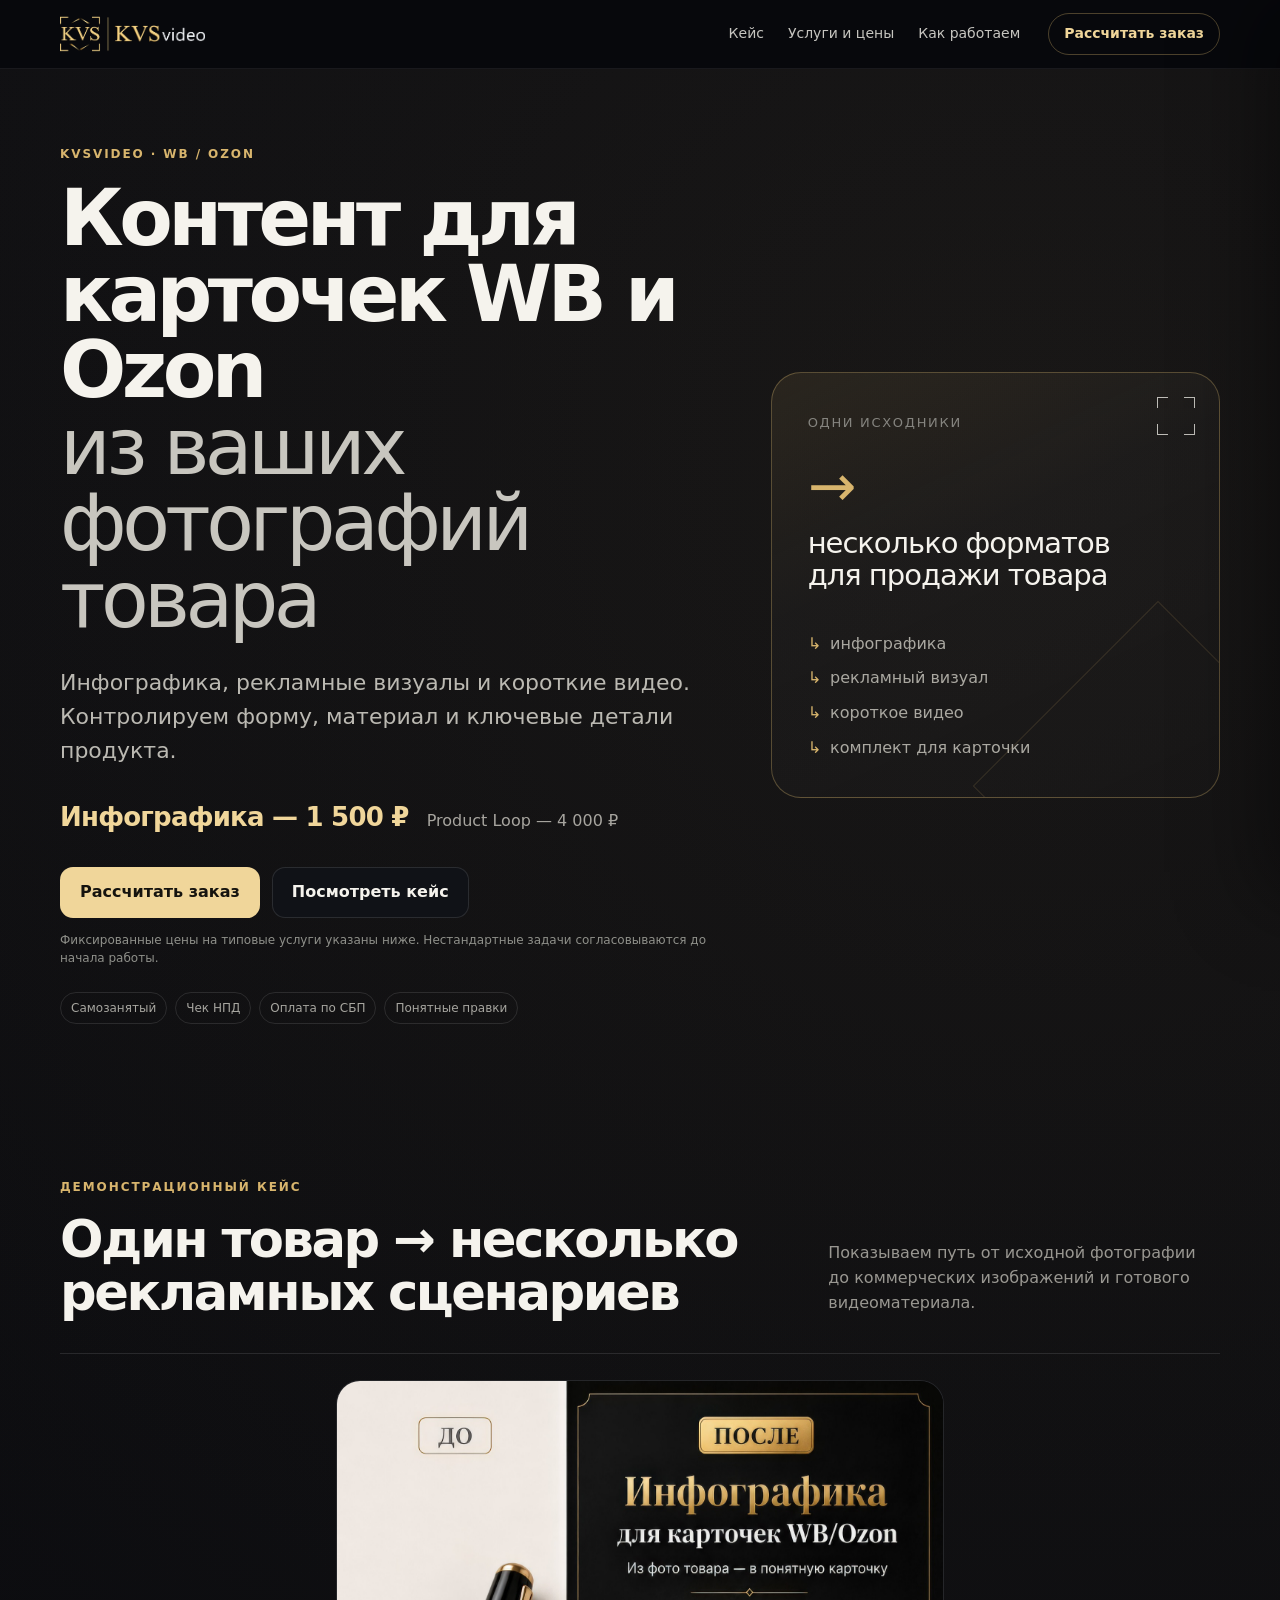
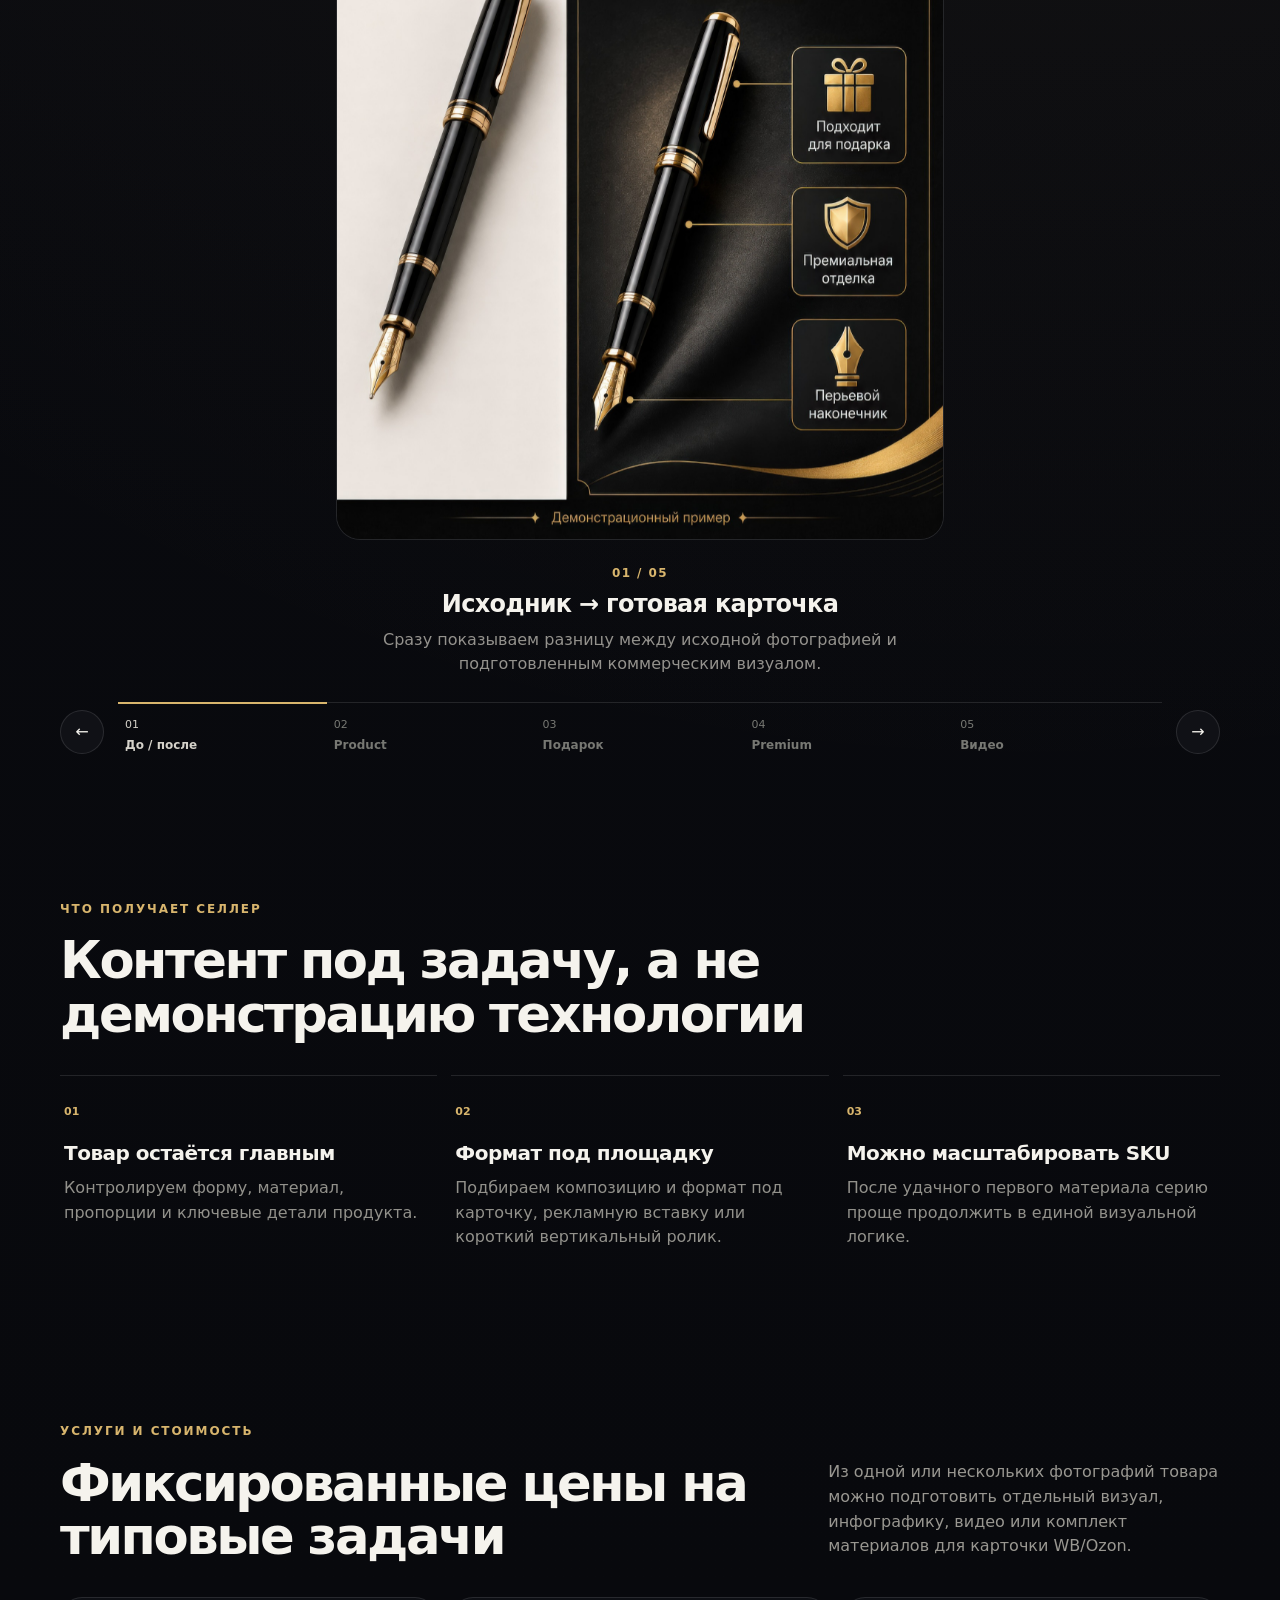
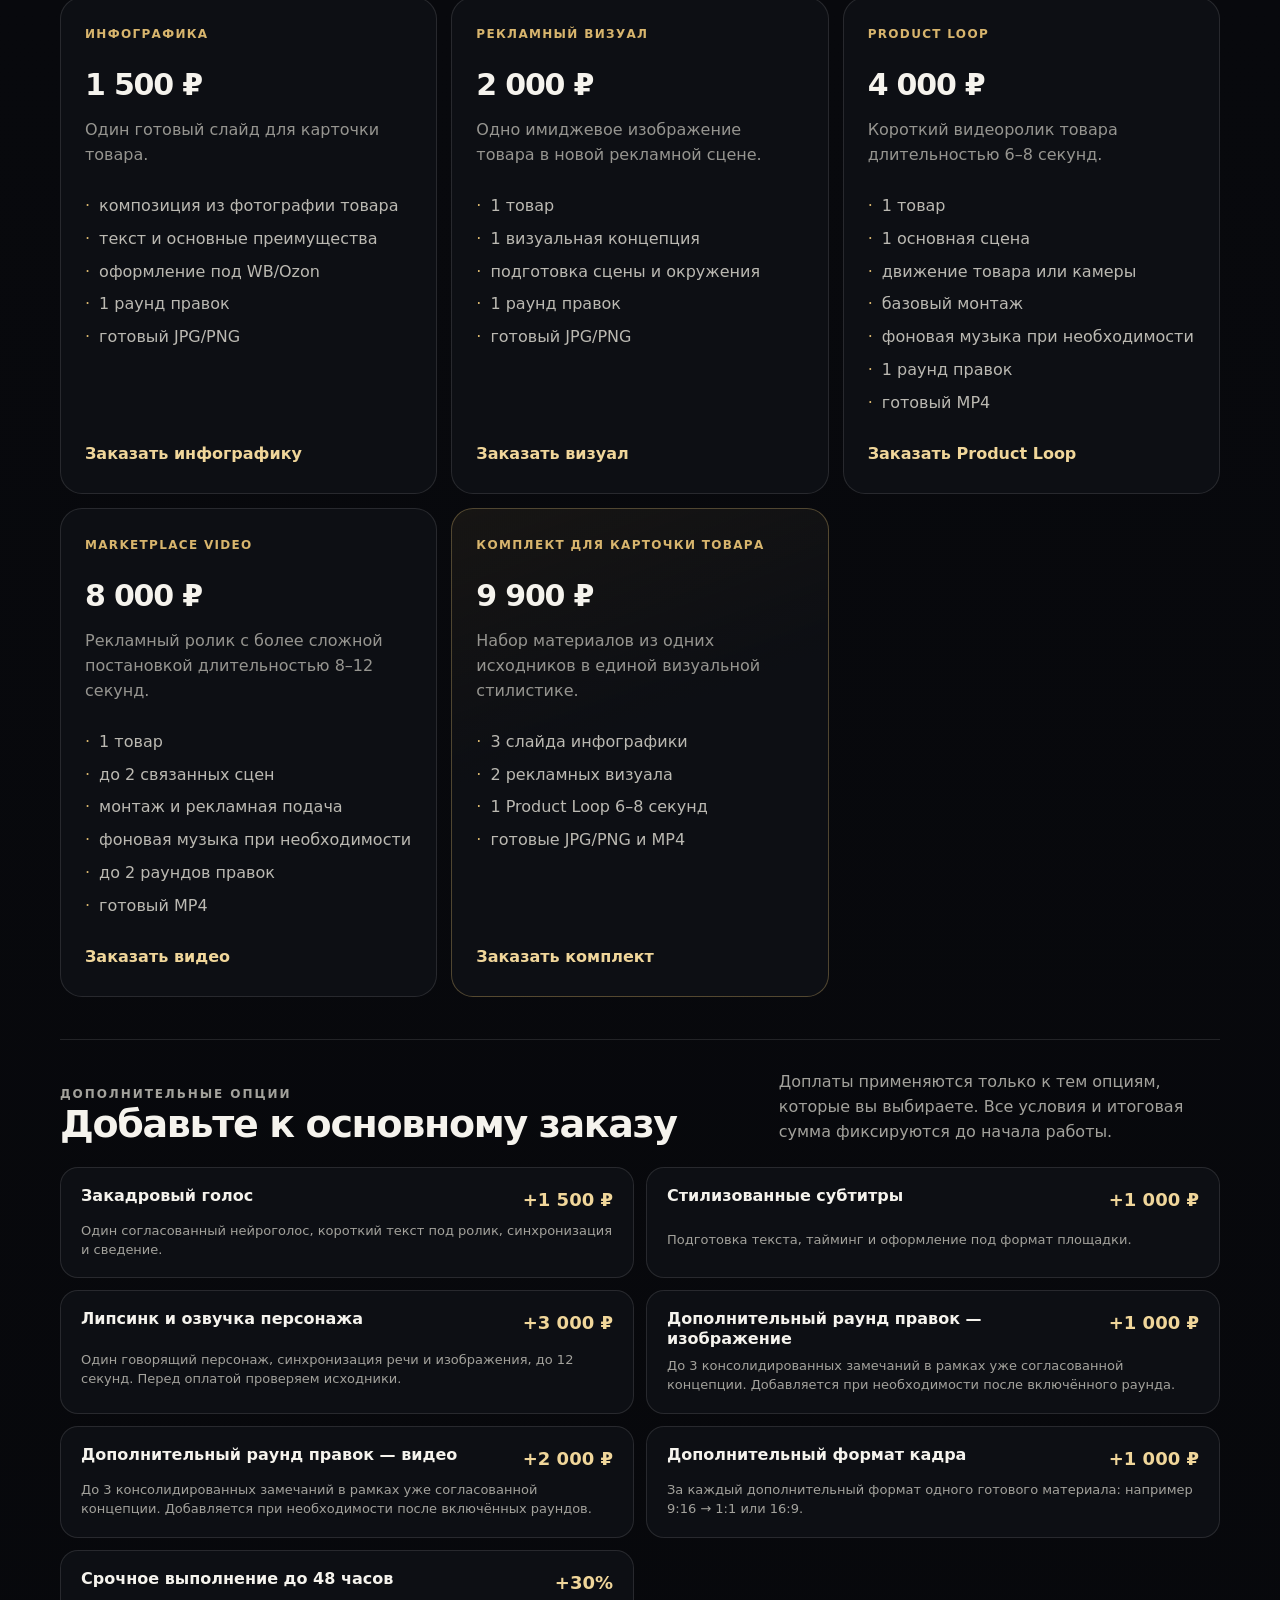
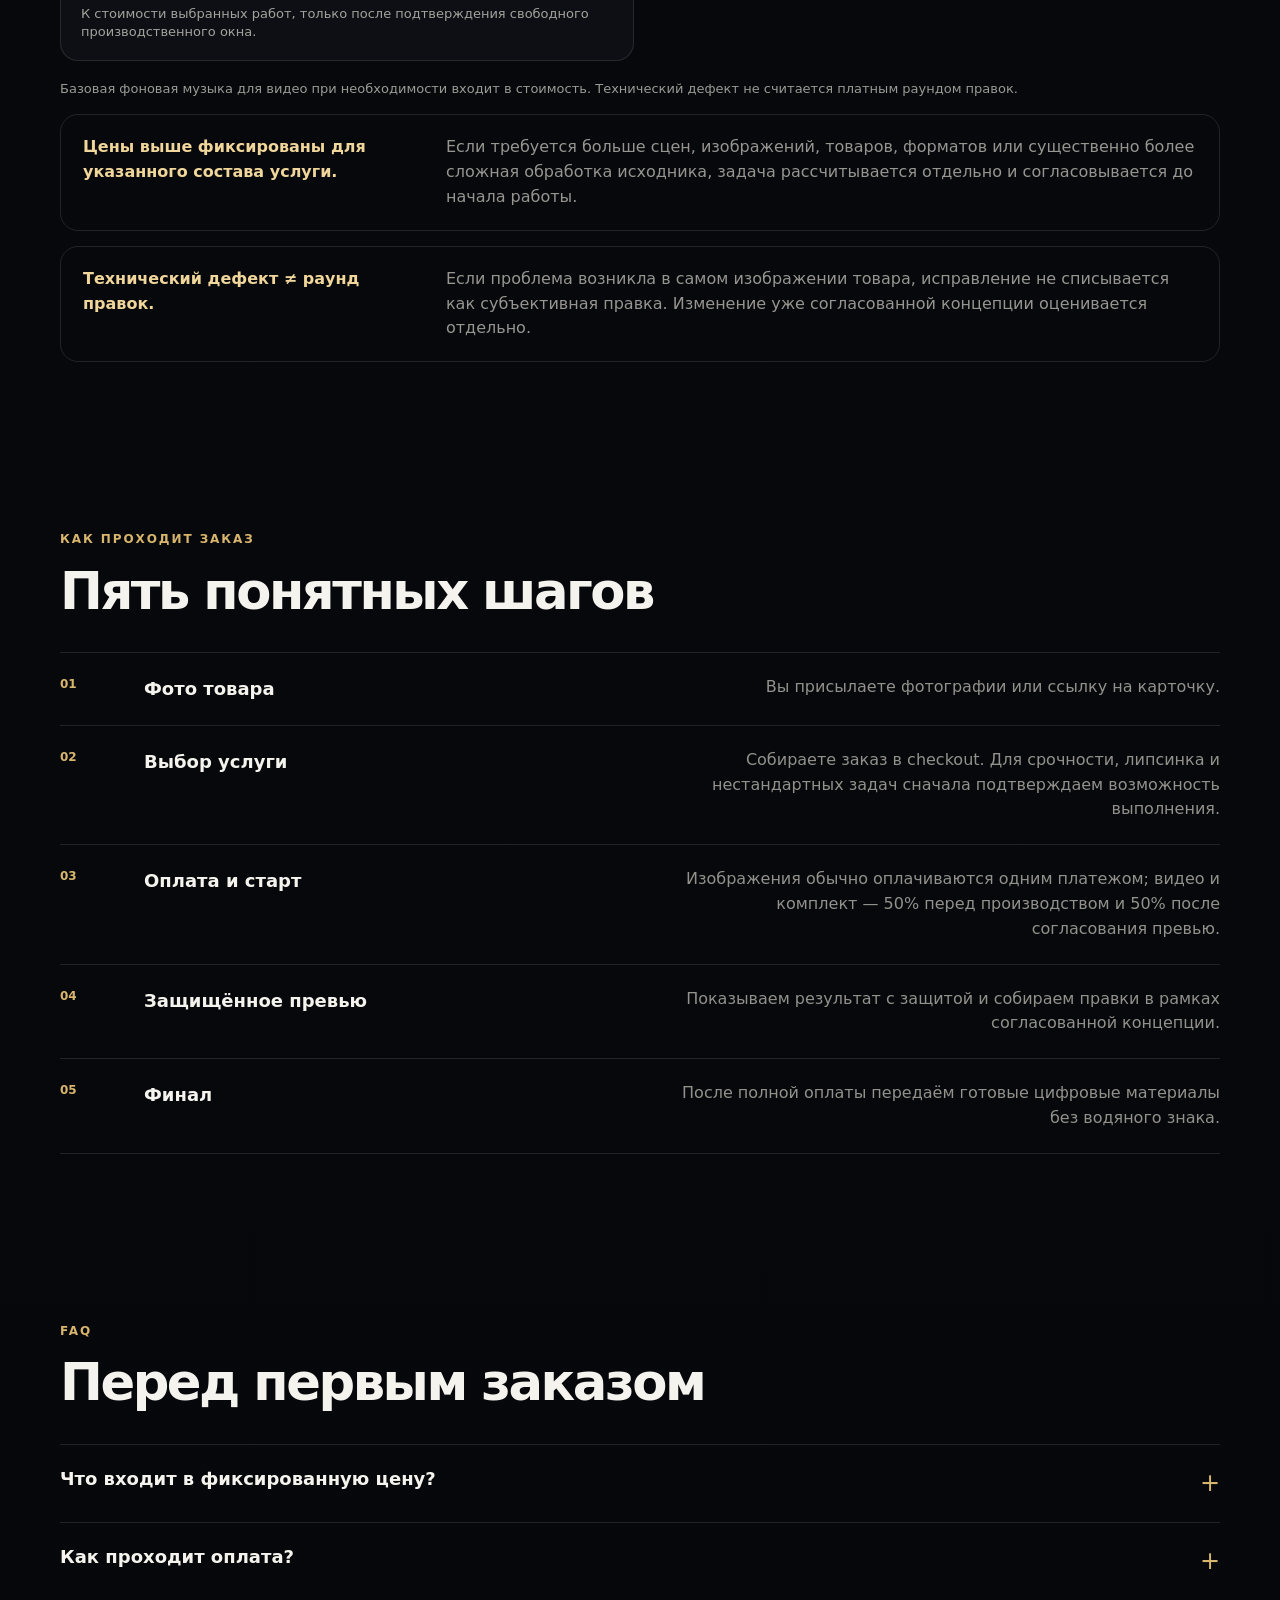
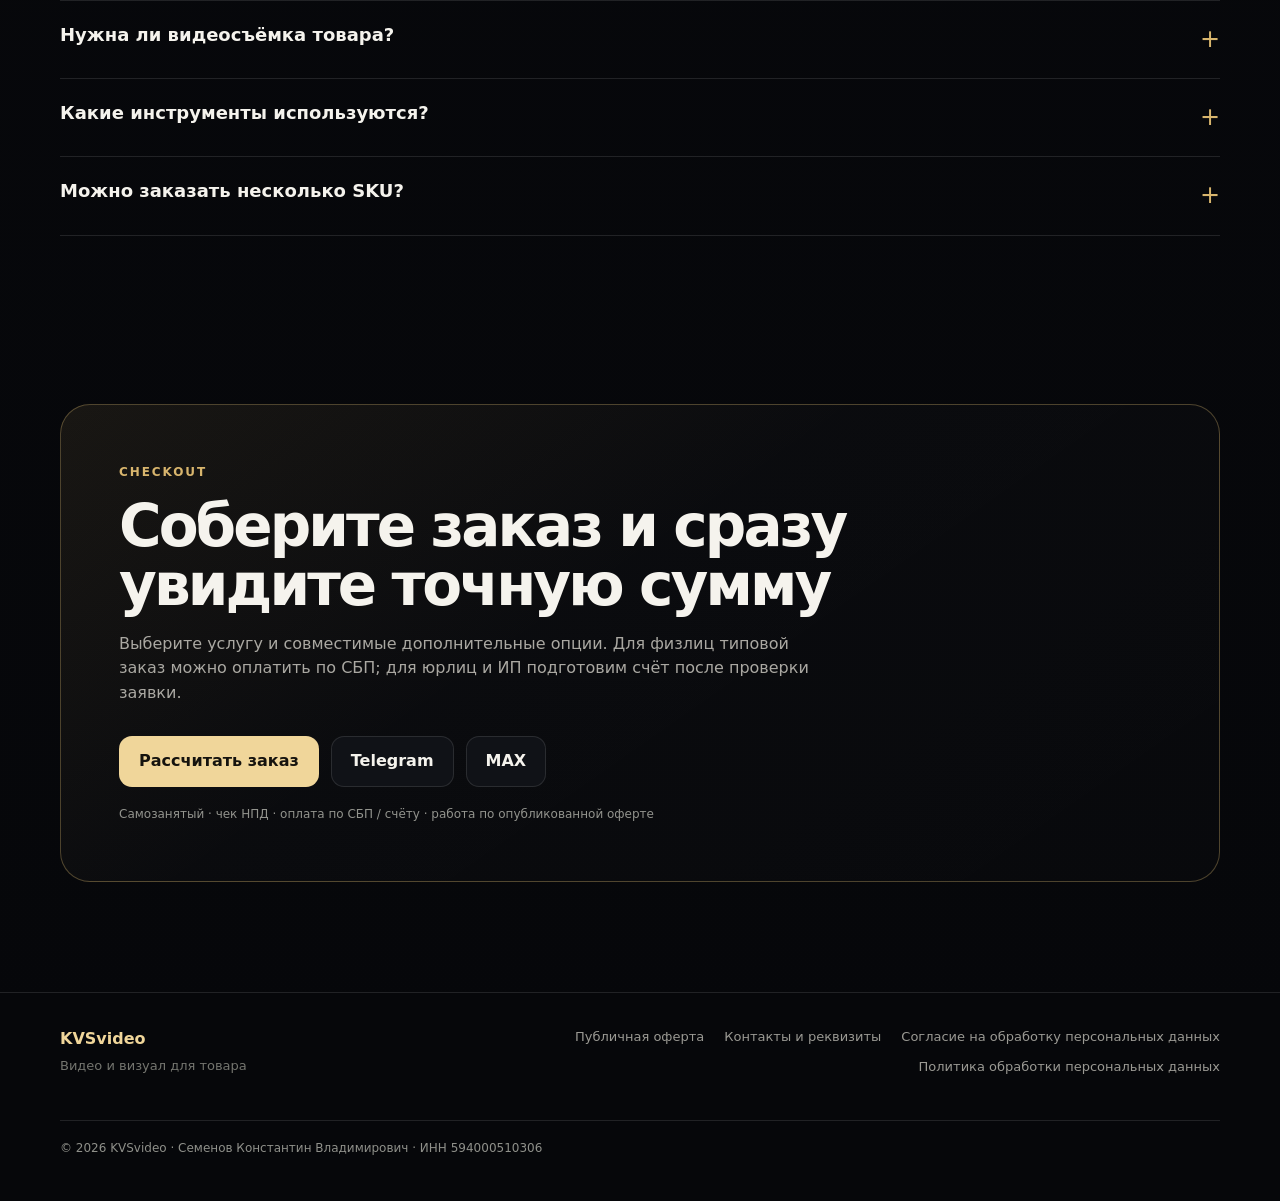
==== commit 202e4502: "Connect checkout to marketplace landing" ====
--- a/marketplace/index.html
+++ b/marketplace/index.html
@@ -19,6 +19,7 @@
   <link rel="preload" as="image" href="../assets/logo/logo_header_site_premium_gold.webp">
   <link rel="stylesheet" href="styles.css">
   <link rel="stylesheet" href="polish.css">
+  <link rel="stylesheet" href="checkout.css">
   <script>
     (function(m,e,t,r,i,k,a){m[i]=m[i]||function(){(m[i].a=m[i].a||[]).push(arguments)};m[i].l=1*new Date();for(var j=0;j<document.scripts.length;j++){if(document.scripts[j].src===r){return;}}k=e.createElement(t),a=e.getElementsByTagName(t)[0],k.async=1,k.src=r,a.parentNode.insertBefore(k,a)})(window,document,'script','https://mc.yandex.ru/metrika/tag.js?id=109744286','ym');
     ym(109744286,'init',{ssr:true,webvisor:true,clickmap:true,accurateTrackBounce:true,trackLinks:true});
@@ -30,7 +31,7 @@
   <header class="site-header"><div class="shell header-inner">
     <a class="brand" href="#main" aria-label="KVSvideo — к началу страницы"><img src="../assets/logo/logo_header_site_premium_gold.webp" alt="KVSvideo" width="170" height="54"><span class="brand-fallback" aria-hidden="true">KVSvideo</span></a>
     <nav class="nav" aria-label="Навигация по странице"><a href="#showcase">Кейс</a><a href="#prices">Услуги и цены</a><a href="#process">Как работаем</a></nav>
-    <a class="header-cta" href="#order">Рассчитать заказ</a>
+    <a class="header-cta" href="#checkout" data-open-checkout>Рассчитать заказ</a>
   </div></header>
 
   <main id="main">
@@ -40,9 +41,9 @@
         <h1 id="hero-title">Контент для карточек WB и Ozon <span>из ваших фотографий товара</span></h1>
         <p class="hero-lead">Инфографика, рекламные визуалы и короткие видео. Контролируем форму, материал и ключевые детали продукта.</p>
         <div class="hero-meta" aria-label="Примеры стоимости"><strong>Инфографика — 1 500 ₽</strong><span>Product Loop — 4 000 ₽</span></div>
-        <div class="hero-actions"><a class="button button-primary" href="#order">Рассчитать заказ</a><a class="button button-secondary" href="#showcase">Посмотреть кейс</a></div>
+        <div class="hero-actions"><a class="button button-primary" href="#checkout" data-open-checkout>Рассчитать заказ</a><a class="button button-secondary" href="#showcase">Посмотреть кейс</a></div>
         <p class="hero-note">Фиксированные цены на типовые услуги указаны ниже. Нестандартные задачи согласовываются до начала работы.</p>
-        <div class="trust-row" aria-label="Условия работы"><span>Самозанятый</span><span>Электронный чек</span><span>Понятные правки</span></div>
+        <div class="trust-row" aria-label="Условия работы"><span>Самозанятый</span><span>Чек НПД</span><span>Оплата по СБП</span><span>Понятные правки</span></div>
       </div>
       <aside class="hero-panel" aria-label="Что можно заказать">
         <div class="focus-mark" aria-hidden="true"><i></i><i></i><i></i><i></i></div>
@@ -87,15 +88,11 @@
     <section class="section shell" id="prices" aria-labelledby="prices-title">
       <div class="section-head"><div><p class="eyebrow">Услуги и стоимость</p><h2 id="prices-title">Фиксированные цены на типовые задачи</h2></div><p>Из одной или нескольких фотографий товара можно подготовить отдельный визуал, инфографику, видео или комплект материалов для карточки WB/Ozon.</p></div>
       <div class="price-grid">
-        <article class="price-card"><p class="price-label">Инфографика</p><h3>1 500 ₽</h3><p>Один готовый слайд для карточки товара.</p><ul><li>композиция из фотографии товара</li><li>текст и основные преимущества</li><li>оформление под WB/Ozon</li><li>1 раунд правок</li><li>готовый JPG/PNG</li></ul><a href="#order">Заказать инфографику</a></article>
-
-        <article class="price-card"><p class="price-label">Рекламный визуал</p><h3>2 000 ₽</h3><p>Одно имиджевое изображение товара в новой рекламной сцене.</p><ul><li>1 товар</li><li>1 визуальная концепция</li><li>подготовка сцены и окружения</li><li>1 раунд правок</li><li>готовый JPG/PNG</li></ul><a href="#order">Заказать визуал</a></article>
-
-        <article class="price-card"><p class="price-label">Product Loop</p><h3>4 000 ₽</h3><p>Короткий видеоролик товара длительностью 6–8 секунд.</p><ul><li>1 товар</li><li>1 основная сцена</li><li>движение товара или камеры</li><li>базовый монтаж</li><li>фоновая музыка при необходимости</li><li>1 раунд правок</li><li>готовый MP4</li></ul><a href="#order">Заказать Product Loop</a></article>
-
-        <article class="price-card"><p class="price-label">Marketplace Video</p><h3>8 000 ₽</h3><p>Рекламный ролик с более сложной постановкой длительностью 8–12 секунд.</p><ul><li>1 товар</li><li>до 2 связанных сцен</li><li>монтаж и рекламная подача</li><li>фоновая музыка при необходимости</li><li>до 2 раундов правок</li><li>готовый MP4</li></ul><a href="#order">Заказать видео</a></article>
-
-        <article class="price-card featured"><p class="price-label">Комплект для карточки товара</p><h3>9 900 ₽</h3><p>Набор материалов из одних исходников в единой визуальной стилистике.</p><ul><li>3 слайда инфографики</li><li>2 рекламных визуала</li><li>1 Product Loop 6–8 секунд</li><li>готовые JPG/PNG и MP4</li></ul><a href="#order">Заказать комплект</a></article>
+        <article class="price-card"><p class="price-label">Инфографика</p><h3>1 500 ₽</h3><p>Один готовый слайд для карточки товара.</p><ul><li>композиция из фотографии товара</li><li>текст и основные преимущества</li><li>оформление под WB/Ozon</li><li>1 раунд правок</li><li>готовый JPG/PNG</li></ul><a href="#checkout" data-checkout-service="infographic">Заказать инфографику</a></article>
+        <article class="price-card"><p class="price-label">Рекламный визуал</p><h3>2 000 ₽</h3><p>Одно имиджевое изображение товара в новой рекламной сцене.</p><ul><li>1 товар</li><li>1 визуальная концепция</li><li>подготовка сцены и окружения</li><li>1 раунд правок</li><li>готовый JPG/PNG</li></ul><a href="#checkout" data-checkout-service="visual">Заказать визуал</a></article>
+        <article class="price-card"><p class="price-label">Product Loop</p><h3>4 000 ₽</h3><p>Короткий видеоролик товара длительностью 6–8 секунд.</p><ul><li>1 товар</li><li>1 основная сцена</li><li>движение товара или камеры</li><li>базовый монтаж</li><li>фоновая музыка при необходимости</li><li>1 раунд правок</li><li>готовый MP4</li></ul><a href="#checkout" data-checkout-service="productLoop">Заказать Product Loop</a></article>
+        <article class="price-card"><p class="price-label">Marketplace Video</p><h3>8 000 ₽</h3><p>Рекламный ролик с более сложной постановкой длительностью 8–12 секунд.</p><ul><li>1 товар</li><li>до 2 связанных сцен</li><li>монтаж и рекламная подача</li><li>фоновая музыка при необходимости</li><li>до 2 раундов правок</li><li>готовый MP4</li></ul><a href="#checkout" data-checkout-service="marketplaceVideo">Заказать видео</a></article>
+        <article class="price-card featured"><p class="price-label">Комплект для карточки товара</p><h3>9 900 ₽</h3><p>Набор материалов из одних исходников в единой визуальной стилистике.</p><ul><li>3 слайда инфографики</li><li>2 рекламных визуала</li><li>1 Product Loop 6–8 секунд</li><li>готовые JPG/PNG и MP4</li></ul><a href="#checkout" data-checkout-service="bundle">Заказать комплект</a></article>
       </div>
 
       <div class="addon-block" aria-labelledby="addons-title">
@@ -103,11 +100,11 @@
         <div class="addon-grid">
           <div class="addon-card"><strong>Закадровый голос</strong><b>+1 500 ₽</b><span>Один согласованный нейроголос, короткий текст под ролик, синхронизация и сведение.</span></div>
           <div class="addon-card"><strong>Стилизованные субтитры</strong><b>+1 000 ₽</b><span>Подготовка текста, тайминг и оформление под формат площадки.</span></div>
-          <div class="addon-card"><strong>Липсинк и озвучка персонажа</strong><b>+3 000 ₽</b><span>Один говорящий персонаж, синхронизация речи и изображения, до 12 секунд.</span></div>
-          <div class="addon-card"><strong>Дополнительный раунд правок — изображение</strong><b>+1 000 ₽</b><span>До 3 консолидированных замечаний в рамках уже согласованной концепции.</span></div>
-          <div class="addon-card"><strong>Дополнительный раунд правок — видео</strong><b>+2 000 ₽</b><span>До 3 консолидированных замечаний в рамках уже согласованной концепции.</span></div>
+          <div class="addon-card"><strong>Липсинк и озвучка персонажа</strong><b>+3 000 ₽</b><span>Один говорящий персонаж, синхронизация речи и изображения, до 12 секунд. Перед оплатой проверяем исходники.</span></div>
+          <div class="addon-card"><strong>Дополнительный раунд правок — изображение</strong><b>+1 000 ₽</b><span>До 3 консолидированных замечаний в рамках уже согласованной концепции. Добавляется при необходимости после включённого раунда.</span></div>
+          <div class="addon-card"><strong>Дополнительный раунд правок — видео</strong><b>+2 000 ₽</b><span>До 3 консолидированных замечаний в рамках уже согласованной концепции. Добавляется при необходимости после включённых раундов.</span></div>
           <div class="addon-card"><strong>Дополнительный формат кадра</strong><b>+1 000 ₽</b><span>За каждый дополнительный формат одного готового материала: например 9:16 → 1:1 или 16:9.</span></div>
-          <div class="addon-card"><strong>Срочное выполнение до 48 часов</strong><b>+30%</b><span>К стоимости выбранных работ, при наличии свободного производственного окна.</span></div>
+          <div class="addon-card"><strong>Срочное выполнение до 48 часов</strong><b>+30%</b><span>К стоимости выбранных работ, только после подтверждения свободного производственного окна.</span></div>
         </div>
         <p class="addon-note">Базовая фоновая музыка для видео при необходимости входит в стоимость. Технический дефект не считается платным раундом правок.</p>
       </div>
@@ -116,16 +113,26 @@
       <div class="revision-note"><strong>Технический дефект ≠ раунд правок.</strong><p>Если проблема возникла в самом изображении товара, исправление не списывается как субъективная правка. Изменение уже согласованной концепции оценивается отдельно.</p></div>
     </section>
 
-    <section class="section shell" id="process" aria-labelledby="process-title"><div class="section-head narrow"><div><p class="eyebrow">Как проходит заказ</p><h2 id="process-title">Пять понятных шагов</h2></div></div><ol class="process-list"><li><b>01</b><div><strong>Фото товара</strong><span>Вы присылаете фотографии или ссылку на карточку.</span></div></li><li><b>02</b><div><strong>Выбор услуги</strong><span>Проверяем исходники и подтверждаем конкретную услугу, дополнительные опции, состав и цену до начала работы.</span></div></li><li><b>03</b><div><strong>Согласование и оплата</strong><span>Фиксируем задачу и начинаем производство после согласованных условий.</span></div></li><li><b>04</b><div><strong>Превью</strong><span>Показываем результат и собираем правки в рамках согласованной концепции.</span></div></li><li><b>05</b><div><strong>Финал</strong><span>Передаём готовые цифровые материалы электронным способом.</span></div></li></ol></section>
+    <section class="section shell" id="process" aria-labelledby="process-title"><div class="section-head narrow"><div><p class="eyebrow">Как проходит заказ</p><h2 id="process-title">Пять понятных шагов</h2></div></div><ol class="process-list"><li><b>01</b><div><strong>Фото товара</strong><span>Вы присылаете фотографии или ссылку на карточку.</span></div></li><li><b>02</b><div><strong>Выбор услуги</strong><span>Собираете заказ в checkout. Для срочности, липсинка и нестандартных задач сначала подтверждаем возможность выполнения.</span></div></li><li><b>03</b><div><strong>Оплата и старт</strong><span>Изображения обычно оплачиваются одним платежом; видео и комплект — 50% перед производством и 50% после согласования превью.</span></div></li><li><b>04</b><div><strong>Защищённое превью</strong><span>Показываем результат с защитой и собираем правки в рамках согласованной концепции.</span></div></li><li><b>05</b><div><strong>Финал</strong><span>После полной оплаты передаём готовые цифровые материалы без водяного знака.</span></div></li></ol></section>
 
-    <section class="section shell faq" aria-labelledby="faq-title"><div class="section-head narrow"><div><p class="eyebrow">FAQ</p><h2 id="faq-title">Перед первым заказом</h2></div></div><details><summary>Что входит в фиксированную цену?</summary><p>В карточке каждой услуги указан конкретный состав. Дополнительные опции имеют отдельную стоимость и добавляются только по выбору заказчика. Если задача выходит за опубликованный состав, дополнительная стоимость согласовывается до начала работы.</p></details><details><summary>Нужна ли видеосъёмка товара?</summary><p>Для многих задач достаточно качественных фотографий. Если конкретный проект потребует дополнительных материалов, это станет понятно на этапе оценки.</p></details><details><summary>Какие инструменты используются?</summary><p>Подбираем генеративные и монтажные инструменты под конкретную задачу. Для заказа фиксируются результат, формат и требования к товару, а не название отдельного сервиса.</p></details><details><summary>Можно заказать несколько SKU?</summary><p>Да. Серии для нескольких SKU рассчитываются отдельно до начала работы, чтобы зафиксировать состав, стоимость и единый визуальный подход.</p></details></section>
+    <section class="section shell faq" aria-labelledby="faq-title"><div class="section-head narrow"><div><p class="eyebrow">FAQ</p><h2 id="faq-title">Перед первым заказом</h2></div></div><details><summary>Что входит в фиксированную цену?</summary><p>В карточке каждой услуги указан конкретный состав. Дополнительные опции имеют отдельную стоимость и добавляются только по выбору заказчика. Если задача выходит за опубликованный состав, дополнительная стоимость согласовывается до начала работы.</p></details><details><summary>Как проходит оплата?</summary><p>Для типовых заказов физлиц используется СБП по QR/платёжной ссылке Альфа-Банка. Инфографика и рекламный визуал обычно оплачиваются одним платежом; Product Loop, Marketplace Video и комплект — двумя этапами 50/50. Поступление проверяется вручную, после каждого полученного платежа формируется чек НПД.</p></details><details><summary>Нужна ли видеосъёмка товара?</summary><p>Для многих задач достаточно качественных фотографий. Если конкретный проект потребует дополнительных материалов, это станет понятно на этапе оценки.</p></details><details><summary>Какие инструменты используются?</summary><p>Подбираем генеративные и монтажные инструменты под конкретную задачу. Для заказа фиксируются результат, формат и требования к товару, а не название отдельного сервиса.</p></details><details><summary>Можно заказать несколько SKU?</summary><p>Да. Серии для нескольких SKU рассчитываются отдельно до начала работы, чтобы зафиксировать состав, стоимость и единый визуальный подход.</p></details></section>
 
-    <section class="section shell order" id="order" aria-labelledby="order-title"><div class="order-box"><p class="eyebrow">Быстрый расчёт</p><h2 id="order-title">Пришлите фото товара — подберём подходящий формат</h2><p>Для первого контакта достаточно фотографии товара, ссылки на карточку WB/Ozon и короткого описания задачи. Для типовых услуг и дополнительных опций действует стоимость, указанная выше.</p><div class="order-actions"><a class="button button-primary" href="https://t.me/KVSemenov" target="_blank" rel="noopener">Написать в Telegram</a><a class="button button-secondary" href="https://max.ru/u/f9LHodD0cOKuClAudA4jEpZrep-7nIAqAzFLSRJ-VVg5xAf6X7CzlSECuB4" target="_blank" rel="noopener">Написать в MAX</a></div><p class="order-trust">Самозанятый · электронный чек · работа по опубликованной оферте</p></div></section>
+    <section class="section shell order" id="order" aria-labelledby="order-title"><div class="order-box"><p class="eyebrow">Checkout</p><h2 id="order-title">Соберите заказ и сразу увидите точную сумму</h2><p>Выберите услугу и совместимые дополнительные опции. Для физлиц типовой заказ можно оплатить по СБП; для юрлиц и ИП подготовим счёт после проверки заявки.</p><div class="order-actions"><button class="button button-primary" type="button" data-open-checkout>Рассчитать заказ</button><a class="button button-secondary" href="https://t.me/KVSemenov" target="_blank" rel="noopener">Telegram</a><a class="button button-secondary" href="https://max.ru/u/f9LHodD0cOKuClAudA4jEpZrep-7nIAqAzFLSRJ-VVg5xAf6X7CzlSECuB4" target="_blank" rel="noopener">MAX</a></div><p class="order-trust">Самозанятый · чек НПД · оплата по СБП / счёту · работа по опубликованной оферте</p></div></section>
   </main>
 
   <footer class="footer"><div class="shell footer-grid"><div class="footer-brand"><strong>KVSvideo</strong><span>Видео и визуал для товара</span></div><nav aria-label="Юридическая информация"><a href="../offer.html">Публичная оферта</a><a href="../requisites.html">Контакты и реквизиты</a><a href="../consent.html">Согласие на обработку персональных данных</a><a href="../privacy.html">Политика обработки персональных данных</a></nav><p class="copyright">© 2026 KVSvideo · Семенов Константин Владимирович · ИНН 594000510306</p></div></footer>
 
+  <aside class="checkout-drawer" id="checkout" data-checkout aria-hidden="true" aria-labelledby="checkout-title">
+    <div class="checkout-backdrop" aria-hidden="true"></div>
+    <div class="checkout-panel" role="dialog" aria-modal="true" aria-labelledby="checkout-title">
+      <header class="checkout-header"><div><p class="eyebrow">Checkout</p><h2 id="checkout-title">Ваш заказ</h2><span class="checkout-step" data-checkout-step>Шаг 1 из 3 · Состав заказа</span></div><button class="checkout-close" type="button" data-close-checkout aria-label="Закрыть оформление">×</button></header>
+      <div class="checkout-view" data-checkout-view="configure"><section class="checkout-block"><div class="checkout-block-head"><h3>1. Основная услуга</h3></div><div class="checkout-choices" data-checkout-services></div></section><section class="checkout-block"><div class="checkout-block-head"><h3>2. Дополнительные опции</h3></div><div class="checkout-addons" data-checkout-addons></div><p class="checkout-muted">Дополнительные раунды правок не покупаются заранее — они добавляются только если действительно понадобятся.</p></section><div class="checkout-summary" data-checkout-summary-configure></div><div class="checkout-actions"><button class="button button-primary button-grow" type="button" data-checkout-next="customer">Продолжить</button></div></div>
+      <div class="checkout-view" data-checkout-view="customer" hidden><section class="checkout-block"><div class="checkout-block-head"><h3>Кто оформляет заказ</h3></div><div class="customer-tabs" role="group" aria-label="Тип заказчика"><button class="customer-tab" type="button" data-customer-type="person" aria-pressed="true">Физическое лицо</button><button class="customer-tab" type="button" data-customer-type="business" aria-pressed="false">Юрлицо / ИП</button></div><div class="checkout-fields" data-customer-person><label class="checkout-field"><span>Имя заказчика *</span><input type="text" name="person-name" autocomplete="name" maxlength="100"></label><label class="checkout-field"><span>Имя плательщика, если отличается</span><input type="text" name="payer-name" autocomplete="off" maxlength="100"><small class="checkout-muted">Поможет сопоставить ручной перевод с заказом.</small></label></div><div class="checkout-fields" data-customer-business hidden><label class="checkout-field"><span>Организация / ИП *</span><input type="text" name="company" autocomplete="organization" maxlength="180"></label><label class="checkout-field"><span>ИНН *</span><input type="text" name="inn" inputmode="numeric" autocomplete="off" maxlength="12"></label><label class="checkout-field"><span>КПП, если есть</span><input type="text" name="kpp" inputmode="numeric" autocomplete="off" maxlength="9"></label><label class="checkout-field"><span>Контактное лицо *</span><input type="text" name="business-contact" autocomplete="name" maxlength="100"></label><label class="checkout-field"><span>Email для счёта и документов *</span><input type="email" name="business-email" autocomplete="email" maxlength="160"></label></div></section><div class="checkout-legal"><label class="checkout-check"><input type="checkbox" name="offer-accepted"><span>Ознакомлен(а) и принимаю условия <a href="../offer.html" target="_blank" rel="noopener">публичной оферты</a>.</span></label><label class="checkout-check"><input type="checkbox" name="consent-accepted"><span>Даю отдельное согласие на обработку персональных данных на условиях <a href="../consent.html" target="_blank" rel="noopener">согласия</a> и <a href="../privacy.html" target="_blank" rel="noopener">политики</a>.</span></label></div><p class="checkout-error" data-checkout-error hidden></p><div class="checkout-actions"><button class="button button-secondary" type="button" data-checkout-back="configure">Назад</button><button class="button button-primary button-grow" type="button" data-checkout-next="payment">Продолжить</button></div></div>
+      <div class="checkout-view" data-checkout-view="payment" hidden><p class="payment-order-code">Заявка: <strong data-order-code></strong></p><div class="checkout-summary" data-checkout-summary-payment></div><section class="payment-card" data-payment-standard hidden><h3>Оплата этапа 1 по СБП</h3><p>Платёж проходит в банковском интерфейсе. KVSvideo не запрашивает данные вашей карты.</p><div class="payment-due"><span>Введите в форме Альфа-Банка ровно</span><strong data-payment-amount>0 ₽</strong></div><p class="payment-note"><strong>Важно:</strong> сумма в текущем QR не подставляется автоматически. Проверьте её перед подтверждением перевода.</p><div class="payment-qr"><img src="../assets/marketplace/alfa-sbp-qr.svg" alt="QR-код Альфа-Банка для оплаты по СБП" width="410" height="410"></div><div class="checkout-actions"><a class="button button-primary button-grow" data-payment-link href="https://c2c.cbrpay.ru/AS1I002E5DAN3MRN8KQP9R97693V67MF" target="_blank" rel="noopener">Открыть оплату по СБП</a><button class="button button-secondary" type="button" data-copy-amount>Скопировать сумму</button></div><p class="checkout-muted" data-payment-stage-copy></p><p class="checkout-muted" data-payer-reminder></p><button class="checkout-link-button" type="button" data-payment-reported-button>Я уже отправил(а) оплату</button><p class="checkout-footnote">Нажатие этой кнопки не подтверждает поступление денег. Заказ принимается в работу только после ручной проверки операции в Альфа-Банке.</p></section><section class="payment-card" data-payment-review hidden><h3>Сначала нужно подтвердить возможность выполнения</h3><p>В заказе есть опция, которая зависит от исходников или свободного производственного окна. Не оплачивайте заказ до подтверждения.</p><div class="checkout-actions"><button class="button button-secondary button-grow" type="button" data-copy-order="request">Скопировать заявку</button></div><div class="checkout-messenger-grid"><button class="button button-primary" type="button" data-checkout-messenger="telegram" data-order-mode="request">Скопировать и открыть Telegram</button><button class="button button-secondary" type="button" data-checkout-messenger="max" data-order-mode="request">Скопировать и открыть MAX</button></div></section><section class="payment-card" data-payment-business hidden><h3>Заявка на счёт</h3><p>Для юрлица или ИП сначала проверяем состав заказа и реквизиты, затем направляем счёт на банковский перевод. В чеке НПД указывается ИНН заказчика.</p><div class="checkout-actions"><button class="button button-secondary button-grow" type="button" data-copy-order="request">Скопировать заявку на счёт</button></div><div class="checkout-messenger-grid"><button class="button button-primary" type="button" data-checkout-messenger="telegram" data-order-mode="request">Скопировать и открыть Telegram</button><button class="button button-secondary" type="button" data-checkout-messenger="max" data-order-mode="request">Скопировать и открыть MAX</button></div></section><section class="payment-reported" data-payment-reported hidden><h3>Платёж отправлен на ручную проверку</h3><p>Скопируйте данные заказа и отправьте их в Telegram или MAX. Скриншот перевода не заменяет проверку фактического поступления.</p><div class="checkout-actions"><button class="button button-secondary button-grow" type="button" data-copy-order="paid">Скопировать данные заказа</button></div><div class="checkout-messenger-grid"><button class="button button-primary" type="button" data-checkout-messenger="telegram" data-order-mode="paid">Скопировать и открыть Telegram</button><button class="button button-secondary" type="button" data-checkout-messenger="max" data-order-mode="paid">Скопировать и открыть MAX</button></div></section><div class="checkout-actions"><button class="button button-secondary" type="button" data-checkout-back="customer">Назад</button></div></div>
+    </div>
+  </aside>
+
   <div class="cursor-reticle" data-reticle aria-hidden="true"><i></i><i></i><i></i><i></i></div><i class="cursor-trail t1" data-trail aria-hidden="true"></i><i class="cursor-trail t2" data-trail aria-hidden="true"></i><i class="cursor-trail t3" data-trail aria-hidden="true"></i><i class="cursor-trail t4" data-trail aria-hidden="true"></i>
-  <script src="app.js" defer></script>
+  <script src="app.js" defer></script><script src="checkout.js" defer></script>
 </body>
 </html>
--- a/marketplace/polish.css
+++ b/marketplace/polish.css
@@ -11,5 +11,6 @@
 .addon-card b{color:var(--gold-2);white-space:nowrap;font-size:18px}
 .addon-card span{grid-column:1/-1;color:#a3a29c;font-size:13px;line-height:1.45}
 .addon-note{margin:18px 0 0;color:#9a9b95;font-size:13px}
+@media (min-width:1200px){.showcase-stage{width:min(100%,clamp(560px,calc((100vh - 140px)*.8),760px));width:min(100%,clamp(560px,calc((100dvh - 140px)*.8),760px))}}
 @media (max-width:900px){.addon-head{grid-template-columns:1fr;gap:10px}.addon-grid{grid-template-columns:1fr}}
 @media (max-width:620px){.site-header{position:sticky;top:0;z-index:30}}
--- a/marketplace/checkout.css
+++ b/marketplace/checkout.css
@@ -0,0 +1 @@
+body.checkout-open{overflow:hidden}.checkout-drawer{position:fixed;inset:0;z-index:140;pointer-events:none}.checkout-drawer[aria-hidden="false"]{pointer-events:auto}.checkout-backdrop{position:absolute;inset:0;background:rgba(0,0,0,.66);opacity:0;transition:opacity .24s ease}.checkout-drawer[aria-hidden="false"] .checkout-backdrop{opacity:1}.checkout-panel{position:absolute;right:0;top:0;width:min(560px,100%);height:100%;overflow-y:auto;overscroll-behavior:contain;background:#0a0c11;border-left:1px solid var(--line-gold);box-shadow:-30px 0 80px rgba(0,0,0,.42);transform:translateX(102%);transition:transform .28s ease;padding:0 26px 34px}.checkout-drawer[aria-hidden="false"] .checkout-panel{transform:translateX(0)}.checkout-header{position:sticky;top:0;z-index:3;display:flex;align-items:flex-start;justify-content:space-between;gap:18px;padding:24px 0 18px;background:linear-gradient(180deg,#0a0c11 78%,rgba(10,12,17,0));border-bottom:1px solid var(--line)}.checkout-header .eyebrow{margin-bottom:7px}.checkout-header h2{margin:0;font-size:31px;line-height:1.05;letter-spacing:-.04em}.checkout-step{display:block;margin-top:7px;color:#8f908a;font-size:12px}.checkout-close{flex:0 0 auto;width:42px;height:42px;border-radius:50%;border:1px solid var(--line);background:#101217;color:#ddd9cf;font-size:24px;line-height:1;cursor:pointer}.checkout-close:hover,.checkout-close:focus-visible{border-color:var(--line-gold);color:var(--gold-2)}.checkout-view{padding-top:24px}.checkout-block{margin-top:26px}.checkout-block:first-child{margin-top:0}.checkout-block-head{display:flex;align-items:end;justify-content:space-between;gap:18px;margin-bottom:12px}.checkout-block h3{margin:0;font-size:18px;letter-spacing:-.02em}.checkout-muted{margin:6px 0 0;color:#94958f;font-size:13px;line-height:1.5}.checkout-choices,.checkout-addons{display:grid;gap:9px}.checkout-choice,.checkout-addon{display:grid;grid-template-columns:auto minmax(0,1fr) auto;gap:12px;align-items:start;padding:15px 16px;border:1px solid var(--line);border-radius:16px;background:#0d0f14;cursor:pointer;transition:border-color .18s ease,background .18s ease}.checkout-choice:hover,.checkout-addon:hover,.checkout-choice.is-selected,.checkout-addon.is-selected{border-color:var(--line-gold);background:rgba(216,181,109,.055)}.checkout-choice input,.checkout-addon input{margin-top:4px;accent-color:#d8b56d}.checkout-choice span,.checkout-addon span{display:grid;gap:4px}.checkout-choice strong,.checkout-addon strong{font-size:14px;line-height:1.25}.checkout-choice small,.checkout-addon small{color:#898a84;font-size:11px;line-height:1.4}.checkout-choice b,.checkout-addon b{color:var(--gold-2);font-size:14px;white-space:nowrap}.checkout-summary{margin-top:26px;border:1px solid var(--line-gold);border-radius:18px;background:linear-gradient(155deg,rgba(216,181,109,.075),#0d0f14 48%);padding:18px}.checkout-summary-lines{list-style:none;padding:0;margin:0;display:grid;gap:9px}.checkout-summary-lines li{display:flex;justify-content:space-between;gap:20px;color:#c2c0ba;font-size:13px}.checkout-summary-lines b{color:#e2ded3;white-space:nowrap}.checkout-total{display:flex;align-items:end;justify-content:space-between;gap:18px;margin-top:16px;padding-top:15px;border-top:1px solid var(--line)}.checkout-total span{color:#92938d;font-size:12px}.checkout-total strong{font-size:24px;color:var(--gold-2);letter-spacing:-.03em}.checkout-stages{display:grid;gap:7px;margin-top:13px}.checkout-stages span{display:flex;justify-content:space-between;gap:14px;color:#9ea09a;font-size:12px}.checkout-stages b{color:#d7d4ca;white-space:nowrap}.checkout-actions{display:flex;gap:10px;flex-wrap:wrap;margin-top:22px}.checkout-actions .button{cursor:pointer}.checkout-actions .button-primary{border:0}.checkout-actions .button-secondary{cursor:pointer}.checkout-actions .button-grow{flex:1}.customer-tabs{display:grid;grid-template-columns:1fr 1fr;gap:8px;padding:5px;border:1px solid var(--line);border-radius:15px;background:#0d0f14}.customer-tab{min-height:42px;border:0;border-radius:11px;background:transparent;color:#979892;font-weight:750;cursor:pointer}.customer-tab.is-active{background:#191c23;color:var(--gold-2);box-shadow:inset 0 0 0 1px var(--line-gold)}.checkout-fields{display:grid;gap:13px;margin-top:18px}.checkout-field{display:grid;gap:6px}.checkout-field span{font-size:12px;color:#a7a7a1}.checkout-field input{width:100%;min-height:46px;border:1px solid var(--line);border-radius:12px;background:#0e1016;color:#f3f0e8;padding:10px 12px;outline:none}.checkout-field input:focus{border-color:var(--line-gold);box-shadow:0 0 0 3px rgba(216,181,109,.08)}.checkout-legal{display:grid;gap:11px;margin-top:20px;padding-top:18px;border-top:1px solid var(--line)}.checkout-check{display:grid;grid-template-columns:auto 1fr;gap:10px;align-items:start;color:#aaa9a4;font-size:12px;line-height:1.45}.checkout-check input{margin-top:3px;accent-color:#d8b56d}.checkout-check a{color:var(--gold-2);text-decoration:underline;text-underline-offset:2px}.checkout-error{margin:16px 0 0;padding:11px 13px;border:1px solid rgba(255,130,130,.28);border-radius:12px;background:rgba(190,50,50,.09);color:#f0b7b7;font-size:12px}.payment-order-code{margin:0 0 14px;color:#969792;font-size:12px}.payment-order-code strong{color:#d9d6cd;font-family:ui-monospace,SFMono-Regular,Consolas,monospace}.payment-card{margin-top:22px;border:1px solid var(--line);border-radius:20px;background:#0d0f14;padding:20px}.payment-card h3{margin:0;font-size:20px;letter-spacing:-.025em}.payment-card>p{color:#989994;font-size:13px}.payment-due{display:flex;justify-content:space-between;align-items:end;gap:15px;margin:18px 0;padding:15px 0;border-top:1px solid var(--line);border-bottom:1px solid var(--line)}.payment-due span{color:#9b9c96;font-size:12px}.payment-due strong{font-size:28px;color:var(--gold-2);letter-spacing:-.035em}.payment-qr{width:min(260px,80%);margin:20px auto;background:#fff;border-radius:16px;padding:12px}.payment-qr img{width:100%;height:auto}.payment-note{padding:12px 14px;border-radius:12px;background:rgba(216,181,109,.07);border:1px solid rgba(216,181,109,.16);color:#b7b5ae;font-size:12px;line-height:1.5}.payment-note strong{color:var(--gold-2)}.checkout-messenger-grid{display:grid;grid-template-columns:1fr 1fr;gap:9px;margin-top:10px}.checkout-messenger-grid .button{width:100%;cursor:pointer}.payment-reported{margin-top:22px;border:1px solid rgba(120,190,140,.24);border-radius:18px;background:rgba(70,150,95,.07);padding:18px}.payment-reported h3{margin:0 0 7px;font-size:19px}.payment-reported p{margin:0;color:#a7aaa4;font-size:13px}.payment-reported .checkout-actions{margin-top:16px}.checkout-divider{height:1px;background:var(--line);margin:22px 0}.checkout-footnote{margin:14px 0 0;color:#777973;font-size:11px;line-height:1.5}.checkout-link-button{border:0;background:none;padding:0;color:var(--gold-2);cursor:pointer;text-decoration:underline;text-underline-offset:3px;font-size:12px}@media (max-width:620px){.checkout-panel{width:100%;padding:0 14px 24px;border-left:0}.checkout-header{padding-top:18px}.checkout-header h2{font-size:27px}.checkout-choice,.checkout-addon{padding:13px 12px}.checkout-actions{display:grid;grid-template-columns:1fr}.checkout-actions .button{width:100%}.checkout-messenger-grid{grid-template-columns:1fr}.payment-qr{width:min(240px,75vw)}}@media (prefers-reduced-motion:reduce){.checkout-backdrop,.checkout-panel{transition:none}}
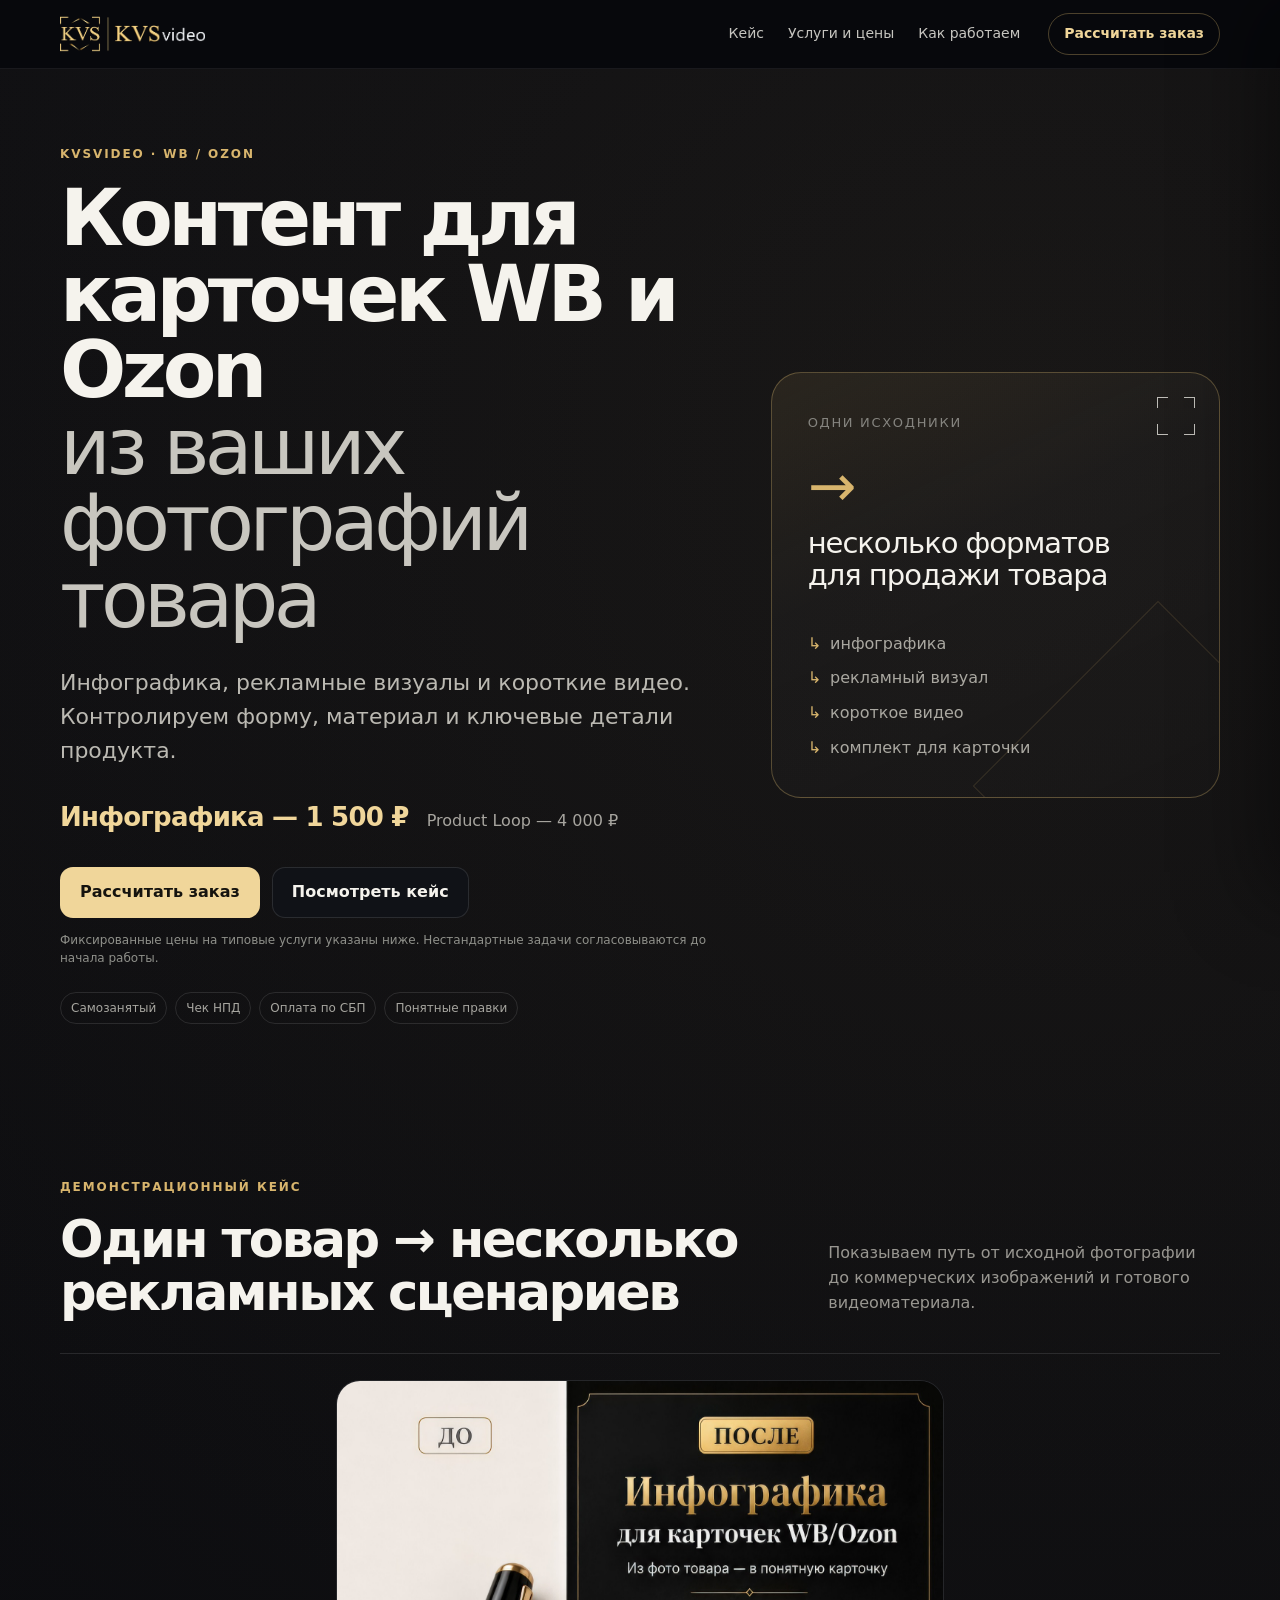
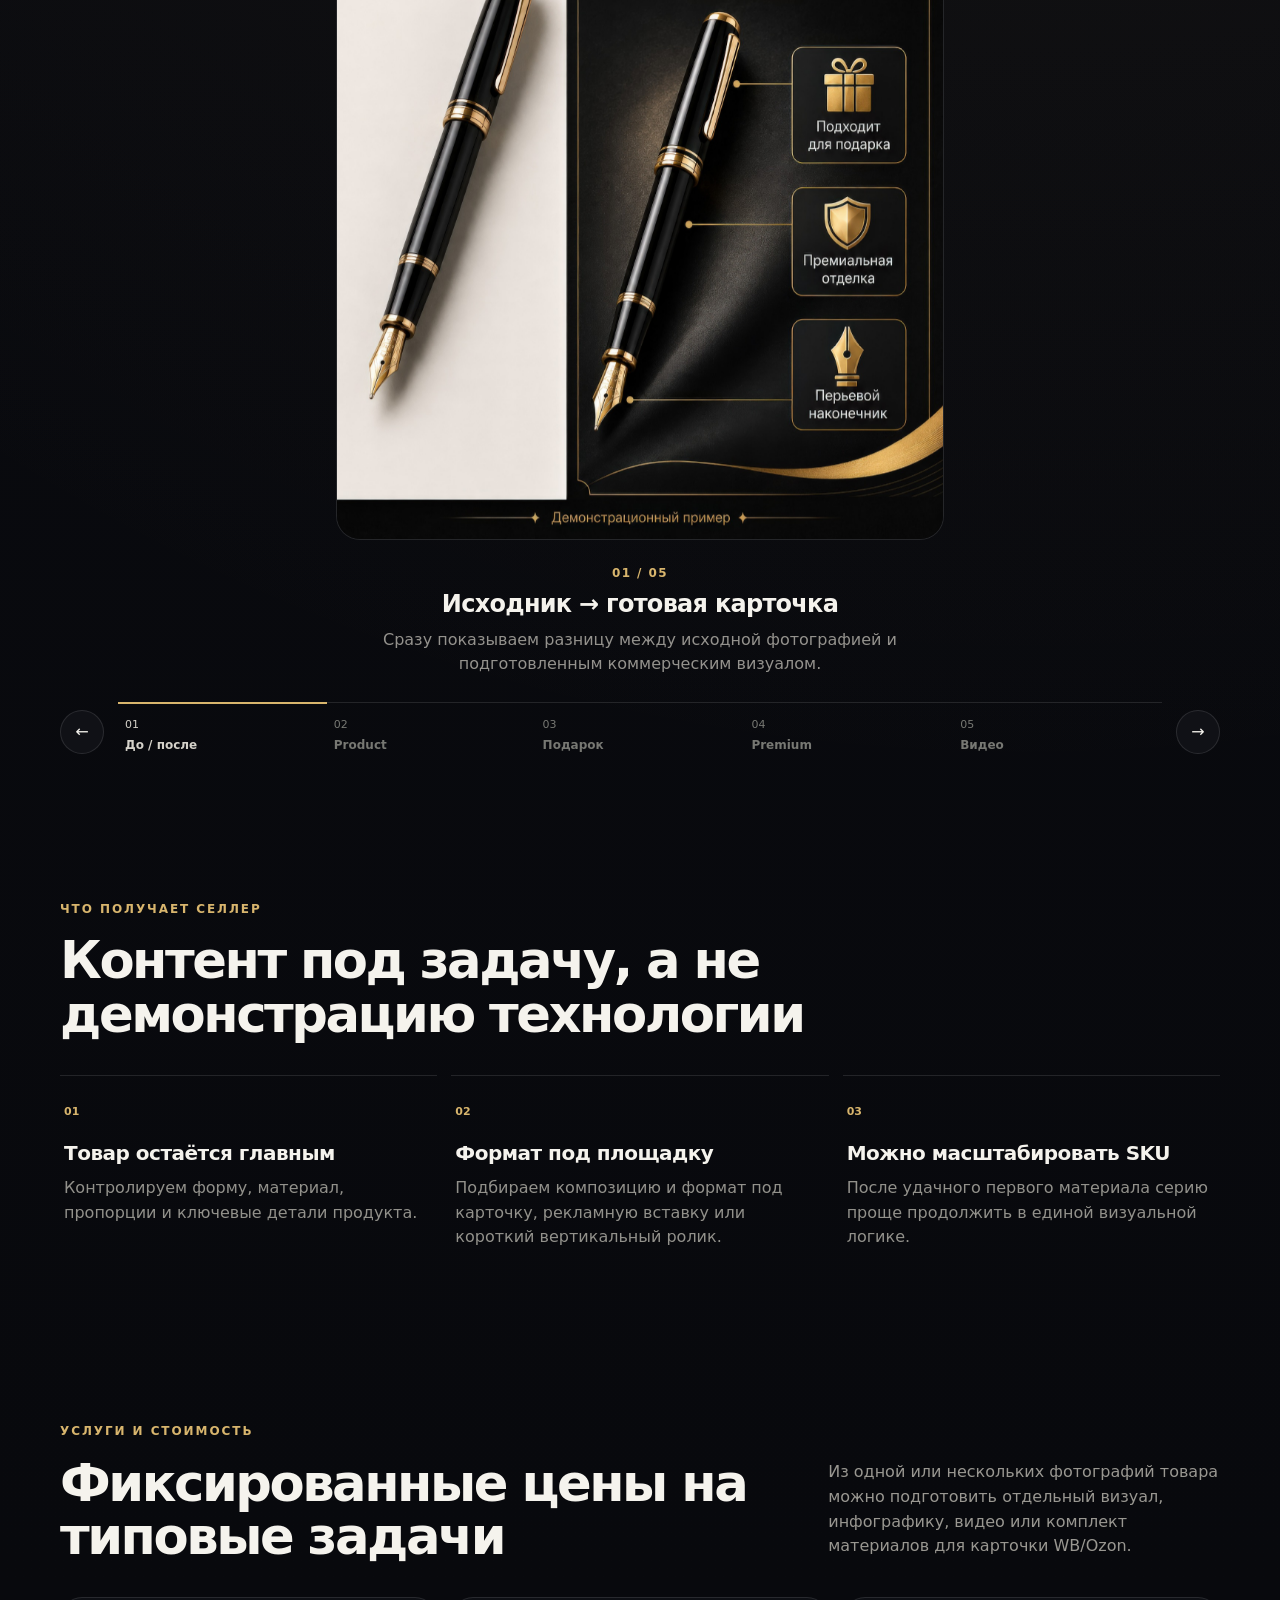
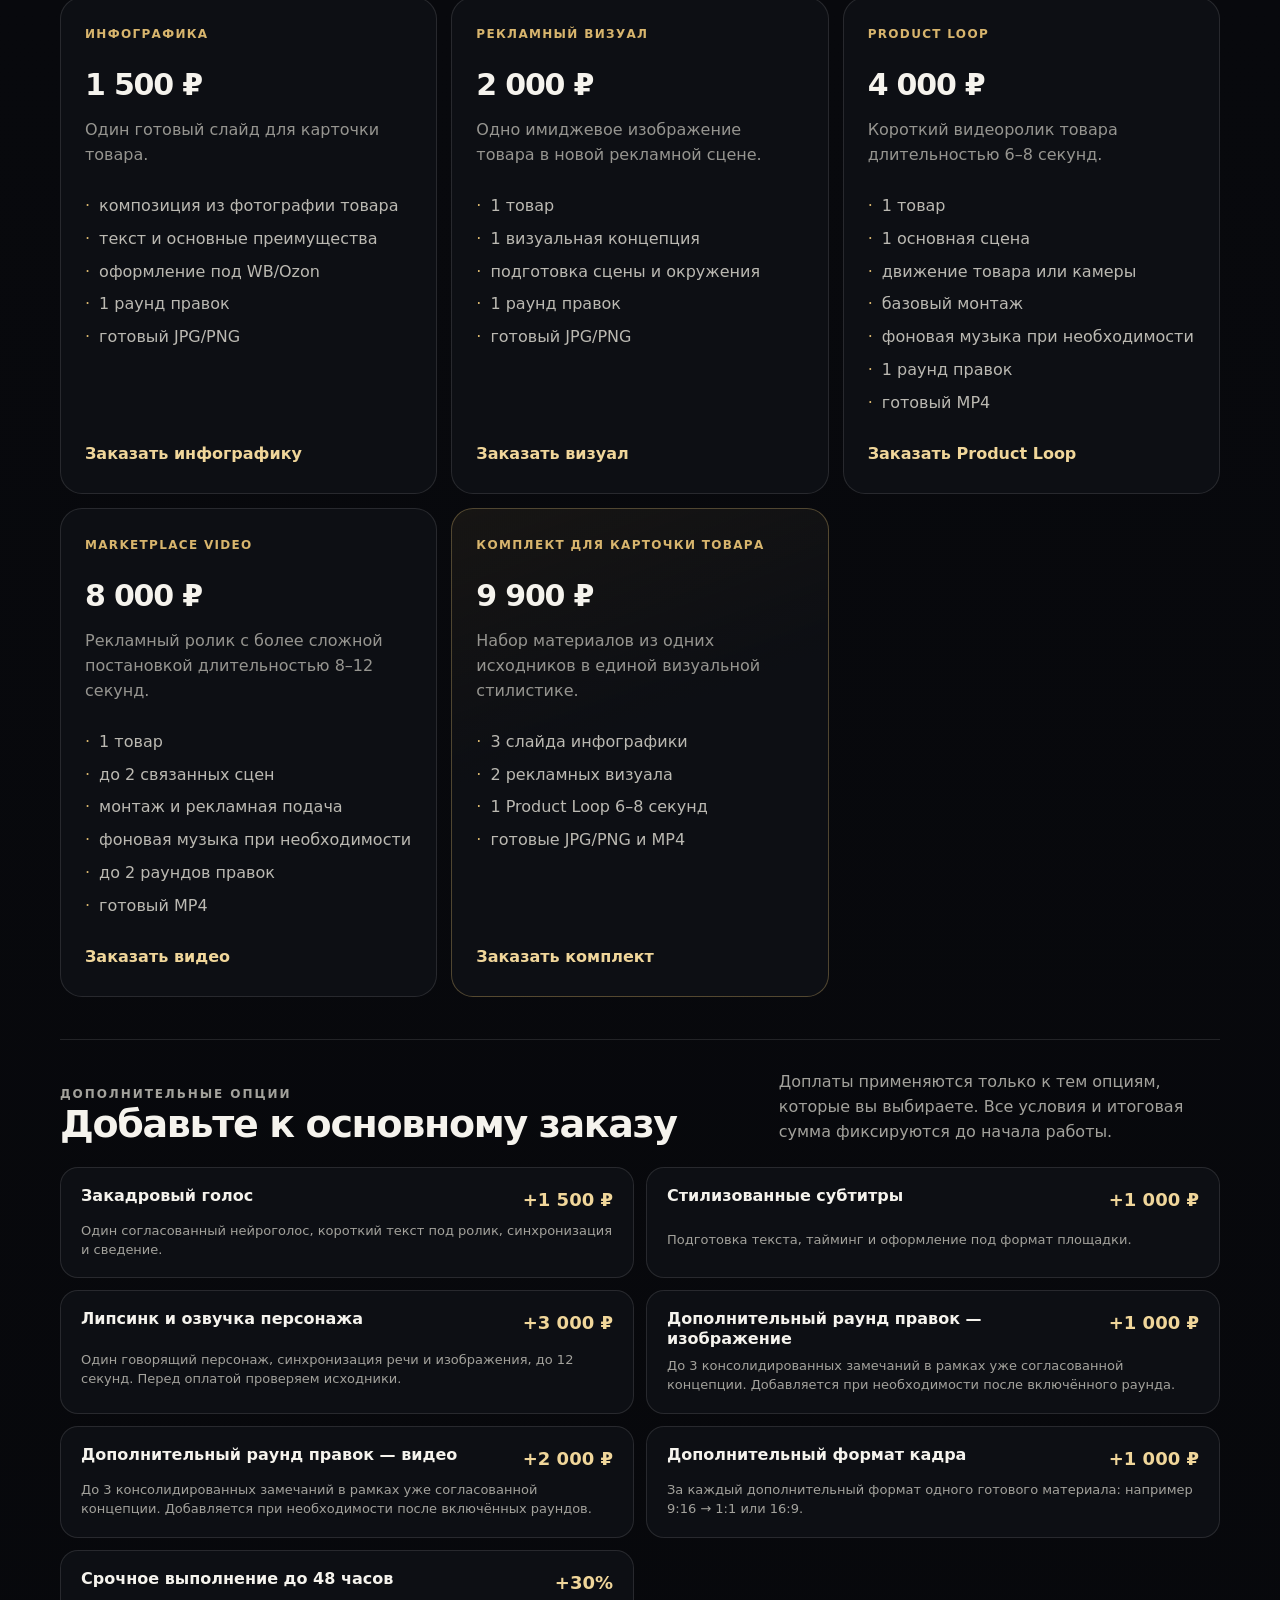
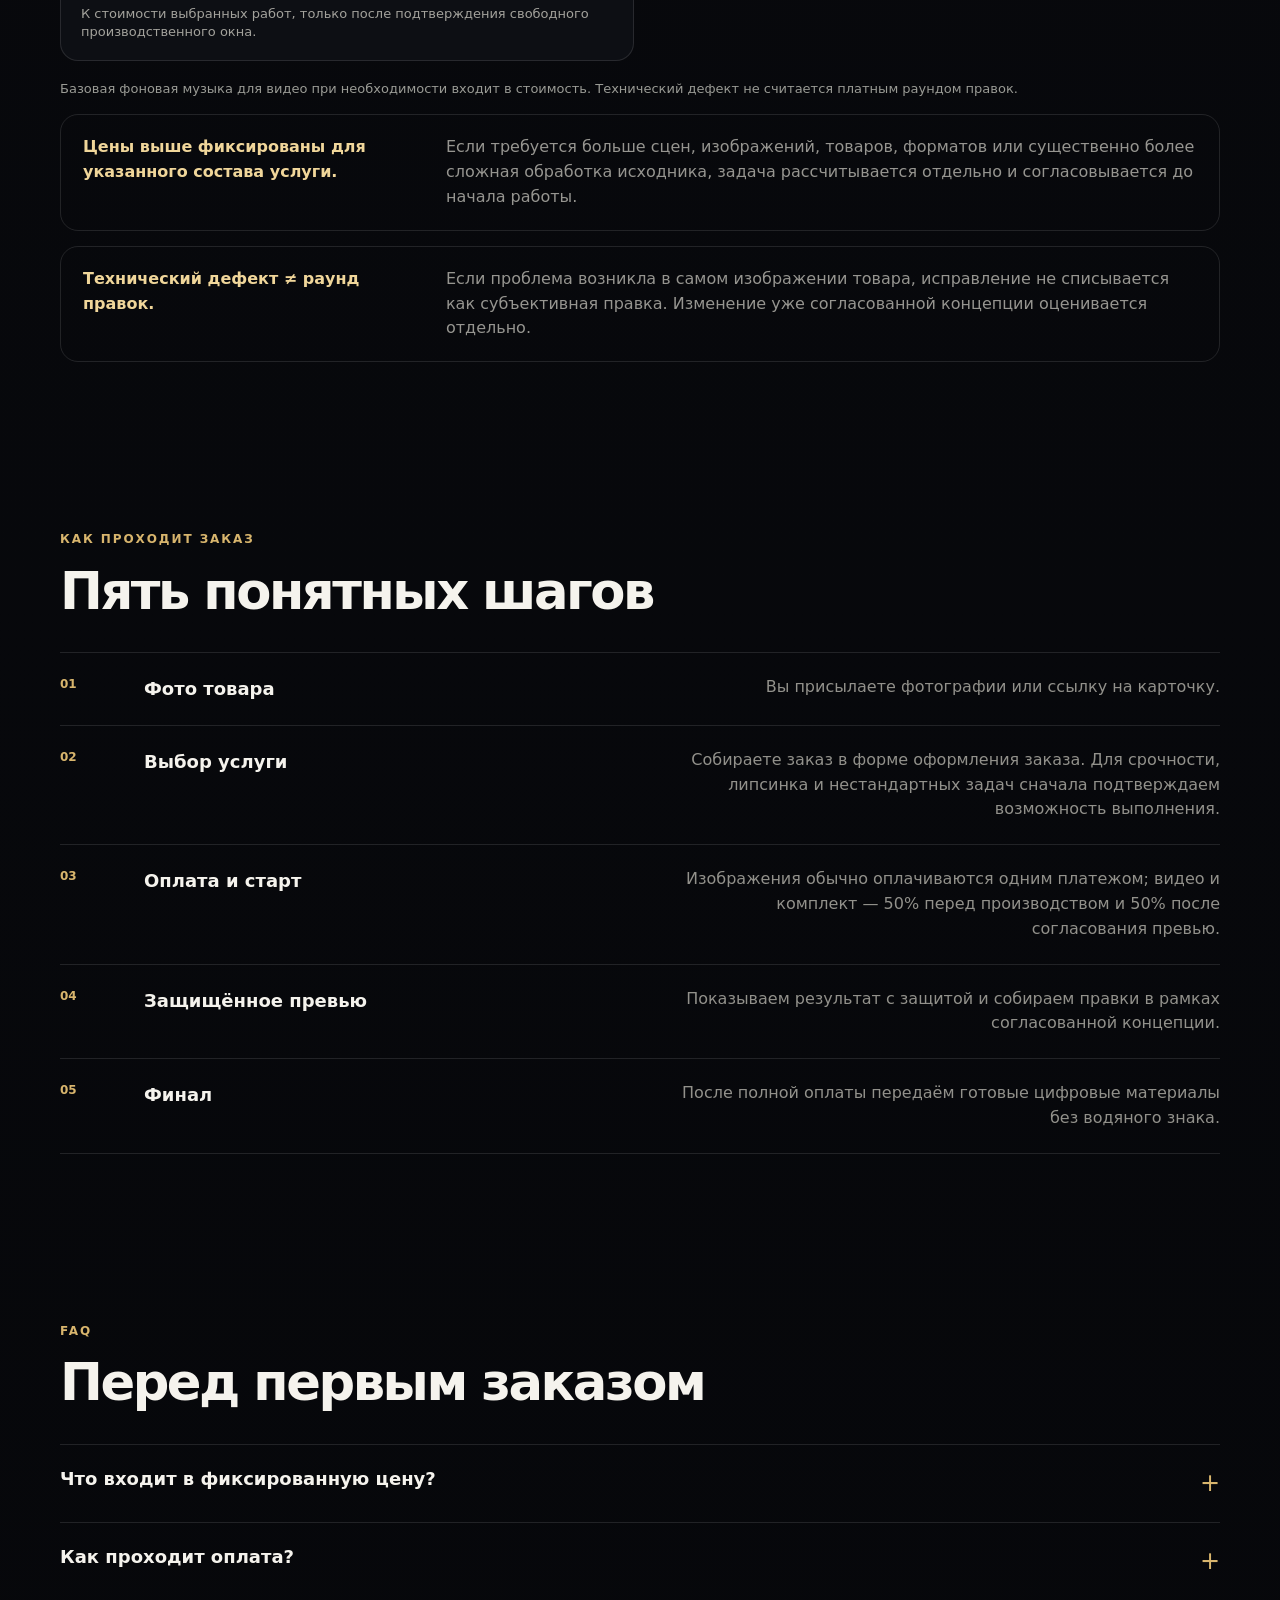
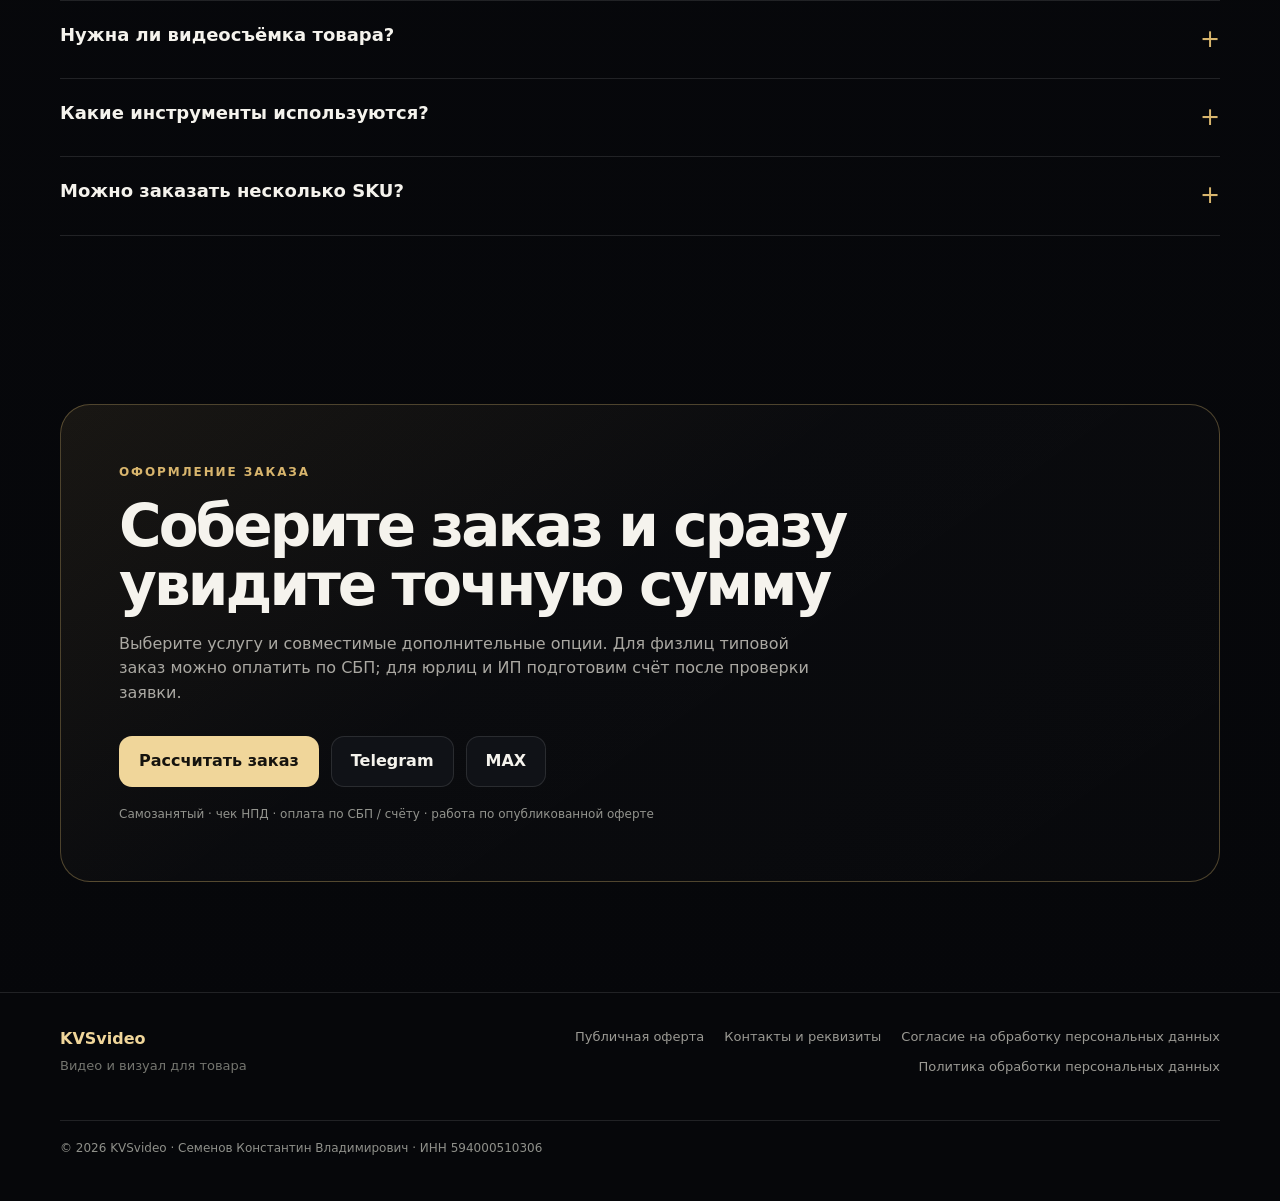
==== commit 8e72187a: "Localize checkout wording and clarify B2B payments" ====
--- a/marketplace/index.html
+++ b/marketplace/index.html
@@ -113,11 +113,11 @@
       <div class="revision-note"><strong>Технический дефект ≠ раунд правок.</strong><p>Если проблема возникла в самом изображении товара, исправление не списывается как субъективная правка. Изменение уже согласованной концепции оценивается отдельно.</p></div>
     </section>
 
-    <section class="section shell" id="process" aria-labelledby="process-title"><div class="section-head narrow"><div><p class="eyebrow">Как проходит заказ</p><h2 id="process-title">Пять понятных шагов</h2></div></div><ol class="process-list"><li><b>01</b><div><strong>Фото товара</strong><span>Вы присылаете фотографии или ссылку на карточку.</span></div></li><li><b>02</b><div><strong>Выбор услуги</strong><span>Собираете заказ в checkout. Для срочности, липсинка и нестандартных задач сначала подтверждаем возможность выполнения.</span></div></li><li><b>03</b><div><strong>Оплата и старт</strong><span>Изображения обычно оплачиваются одним платежом; видео и комплект — 50% перед производством и 50% после согласования превью.</span></div></li><li><b>04</b><div><strong>Защищённое превью</strong><span>Показываем результат с защитой и собираем правки в рамках согласованной концепции.</span></div></li><li><b>05</b><div><strong>Финал</strong><span>После полной оплаты передаём готовые цифровые материалы без водяного знака.</span></div></li></ol></section>
+    <section class="section shell" id="process" aria-labelledby="process-title"><div class="section-head narrow"><div><p class="eyebrow">Как проходит заказ</p><h2 id="process-title">Пять понятных шагов</h2></div></div><ol class="process-list"><li><b>01</b><div><strong>Фото товара</strong><span>Вы присылаете фотографии или ссылку на карточку.</span></div></li><li><b>02</b><div><strong>Выбор услуги</strong><span>Собираете заказ в форме оформления заказа. Для срочности, липсинка и нестандартных задач сначала подтверждаем возможность выполнения.</span></div></li><li><b>03</b><div><strong>Оплата и старт</strong><span>Изображения обычно оплачиваются одним платежом; видео и комплект — 50% перед производством и 50% после согласования превью.</span></div></li><li><b>04</b><div><strong>Защищённое превью</strong><span>Показываем результат с защитой и собираем правки в рамках согласованной концепции.</span></div></li><li><b>05</b><div><strong>Финал</strong><span>После полной оплаты передаём готовые цифровые материалы без водяного знака.</span></div></li></ol></section>
 
-    <section class="section shell faq" aria-labelledby="faq-title"><div class="section-head narrow"><div><p class="eyebrow">FAQ</p><h2 id="faq-title">Перед первым заказом</h2></div></div><details><summary>Что входит в фиксированную цену?</summary><p>В карточке каждой услуги указан конкретный состав. Дополнительные опции имеют отдельную стоимость и добавляются только по выбору заказчика. Если задача выходит за опубликованный состав, дополнительная стоимость согласовывается до начала работы.</p></details><details><summary>Как проходит оплата?</summary><p>Для типовых заказов физлиц используется СБП по QR/платёжной ссылке Альфа-Банка. Инфографика и рекламный визуал обычно оплачиваются одним платежом; Product Loop, Marketplace Video и комплект — двумя этапами 50/50. Поступление проверяется вручную, после каждого полученного платежа формируется чек НПД.</p></details><details><summary>Нужна ли видеосъёмка товара?</summary><p>Для многих задач достаточно качественных фотографий. Если конкретный проект потребует дополнительных материалов, это станет понятно на этапе оценки.</p></details><details><summary>Какие инструменты используются?</summary><p>Подбираем генеративные и монтажные инструменты под конкретную задачу. Для заказа фиксируются результат, формат и требования к товару, а не название отдельного сервиса.</p></details><details><summary>Можно заказать несколько SKU?</summary><p>Да. Серии для нескольких SKU рассчитываются отдельно до начала работы, чтобы зафиксировать состав, стоимость и единый визуальный подход.</p></details></section>
+    <section class="section shell faq" aria-labelledby="faq-title"><div class="section-head narrow"><div><p class="eyebrow">FAQ</p><h2 id="faq-title">Перед первым заказом</h2></div></div><details><summary>Что входит в фиксированную цену?</summary><p>В карточке каждой услуги указан конкретный состав. Дополнительные опции имеют отдельную стоимость и добавляются только по выбору заказчика. Если задача выходит за опубликованный состав, дополнительная стоимость согласовывается до начала работы.</p></details><details><summary>Как проходит оплата?</summary><p><strong>Для физических лиц:</strong> для типовых заказов используется СБП по QR/платёжной ссылке Альфа-Банка. Инфографика и рекламный визуал обычно оплачиваются одним платежом; Product Loop, Marketplace Video и комплект — двумя этапами 50/50. Поступление проверяется вручную, после каждого полученного платежа формируется чек НПД.<br><br><strong>Для юридических лиц и ИП:</strong> после заполнения реквизитов и проверки состава заказа направляем счёт на банковский перевод. Для видео и комплекта оплата также может проходить в два этапа: 50% перед производством и 50% после согласования защищённого превью. После фактического поступления каждого платежа формируется чек НПД с ИНН заказчика. Финальные материалы передаются после полной оплаты.</p></details><details><summary>Нужна ли видеосъёмка товара?</summary><p>Для многих задач достаточно качественных фотографий. Если конкретный проект потребует дополнительных материалов, это станет понятно на этапе оценки.</p></details><details><summary>Какие инструменты используются?</summary><p>Подбираем генеративные и монтажные инструменты под конкретную задачу. Для заказа фиксируются результат, формат и требования к товару, а не название отдельного сервиса.</p></details><details><summary>Можно заказать несколько SKU?</summary><p>Да. Серии для нескольких SKU рассчитываются отдельно до начала работы, чтобы зафиксировать состав, стоимость и единый визуальный подход.</p></details></section>
 
-    <section class="section shell order" id="order" aria-labelledby="order-title"><div class="order-box"><p class="eyebrow">Checkout</p><h2 id="order-title">Соберите заказ и сразу увидите точную сумму</h2><p>Выберите услугу и совместимые дополнительные опции. Для физлиц типовой заказ можно оплатить по СБП; для юрлиц и ИП подготовим счёт после проверки заявки.</p><div class="order-actions"><button class="button button-primary" type="button" data-open-checkout>Рассчитать заказ</button><a class="button button-secondary" href="https://t.me/KVSemenov" target="_blank" rel="noopener">Telegram</a><a class="button button-secondary" href="https://max.ru/u/f9LHodD0cOKuClAudA4jEpZrep-7nIAqAzFLSRJ-VVg5xAf6X7CzlSECuB4" target="_blank" rel="noopener">MAX</a></div><p class="order-trust">Самозанятый · чек НПД · оплата по СБП / счёту · работа по опубликованной оферте</p></div></section>
+    <section class="section shell order" id="order" aria-labelledby="order-title"><div class="order-box"><p class="eyebrow">Оформление заказа</p><h2 id="order-title">Соберите заказ и сразу увидите точную сумму</h2><p>Выберите услугу и совместимые дополнительные опции. Для физлиц типовой заказ можно оплатить по СБП; для юрлиц и ИП подготовим счёт после проверки заявки.</p><div class="order-actions"><button class="button button-primary" type="button" data-open-checkout>Рассчитать заказ</button><a class="button button-secondary" href="https://t.me/KVSemenov" target="_blank" rel="noopener">Telegram</a><a class="button button-secondary" href="https://max.ru/u/f9LHodD0cOKuClAudA4jEpZrep-7nIAqAzFLSRJ-VVg5xAf6X7CzlSECuB4" target="_blank" rel="noopener">MAX</a></div><p class="order-trust">Самозанятый · чек НПД · оплата по СБП / счёту · работа по опубликованной оферте</p></div></section>
   </main>
 
   <footer class="footer"><div class="shell footer-grid"><div class="footer-brand"><strong>KVSvideo</strong><span>Видео и визуал для товара</span></div><nav aria-label="Юридическая информация"><a href="../offer.html">Публичная оферта</a><a href="../requisites.html">Контакты и реквизиты</a><a href="../consent.html">Согласие на обработку персональных данных</a><a href="../privacy.html">Политика обработки персональных данных</a></nav><p class="copyright">© 2026 KVSvideo · Семенов Константин Владимирович · ИНН 594000510306</p></div></footer>
@@ -125,7 +125,7 @@
   <aside class="checkout-drawer" id="checkout" data-checkout aria-hidden="true" aria-labelledby="checkout-title">
     <div class="checkout-backdrop" aria-hidden="true"></div>
     <div class="checkout-panel" role="dialog" aria-modal="true" aria-labelledby="checkout-title">
-      <header class="checkout-header"><div><p class="eyebrow">Checkout</p><h2 id="checkout-title">Ваш заказ</h2><span class="checkout-step" data-checkout-step>Шаг 1 из 3 · Состав заказа</span></div><button class="checkout-close" type="button" data-close-checkout aria-label="Закрыть оформление">×</button></header>
+      <header class="checkout-header"><div><p class="eyebrow">Оформление заказа</p><h2 id="checkout-title">Ваш заказ</h2><span class="checkout-step" data-checkout-step>Шаг 1 из 3 · Состав заказа</span></div><button class="checkout-close" type="button" data-close-checkout aria-label="Закрыть оформление">×</button></header>
       <div class="checkout-view" data-checkout-view="configure"><section class="checkout-block"><div class="checkout-block-head"><h3>1. Основная услуга</h3></div><div class="checkout-choices" data-checkout-services></div></section><section class="checkout-block"><div class="checkout-block-head"><h3>2. Дополнительные опции</h3></div><div class="checkout-addons" data-checkout-addons></div><p class="checkout-muted">Дополнительные раунды правок не покупаются заранее — они добавляются только если действительно понадобятся.</p></section><div class="checkout-summary" data-checkout-summary-configure></div><div class="checkout-actions"><button class="button button-primary button-grow" type="button" data-checkout-next="customer">Продолжить</button></div></div>
       <div class="checkout-view" data-checkout-view="customer" hidden><section class="checkout-block"><div class="checkout-block-head"><h3>Кто оформляет заказ</h3></div><div class="customer-tabs" role="group" aria-label="Тип заказчика"><button class="customer-tab" type="button" data-customer-type="person" aria-pressed="true">Физическое лицо</button><button class="customer-tab" type="button" data-customer-type="business" aria-pressed="false">Юрлицо / ИП</button></div><div class="checkout-fields" data-customer-person><label class="checkout-field"><span>Имя заказчика *</span><input type="text" name="person-name" autocomplete="name" maxlength="100"></label><label class="checkout-field"><span>Имя плательщика, если отличается</span><input type="text" name="payer-name" autocomplete="off" maxlength="100"><small class="checkout-muted">Поможет сопоставить ручной перевод с заказом.</small></label></div><div class="checkout-fields" data-customer-business hidden><label class="checkout-field"><span>Организация / ИП *</span><input type="text" name="company" autocomplete="organization" maxlength="180"></label><label class="checkout-field"><span>ИНН *</span><input type="text" name="inn" inputmode="numeric" autocomplete="off" maxlength="12"></label><label class="checkout-field"><span>КПП, если есть</span><input type="text" name="kpp" inputmode="numeric" autocomplete="off" maxlength="9"></label><label class="checkout-field"><span>Контактное лицо *</span><input type="text" name="business-contact" autocomplete="name" maxlength="100"></label><label class="checkout-field"><span>Email для счёта и документов *</span><input type="email" name="business-email" autocomplete="email" maxlength="160"></label></div></section><div class="checkout-legal"><label class="checkout-check"><input type="checkbox" name="offer-accepted"><span>Ознакомлен(а) и принимаю условия <a href="../offer.html" target="_blank" rel="noopener">публичной оферты</a>.</span></label><label class="checkout-check"><input type="checkbox" name="consent-accepted"><span>Даю отдельное согласие на обработку персональных данных на условиях <a href="../consent.html" target="_blank" rel="noopener">согласия</a> и <a href="../privacy.html" target="_blank" rel="noopener">политики</a>.</span></label></div><p class="checkout-error" data-checkout-error hidden></p><div class="checkout-actions"><button class="button button-secondary" type="button" data-checkout-back="configure">Назад</button><button class="button button-primary button-grow" type="button" data-checkout-next="payment">Продолжить</button></div></div>
       <div class="checkout-view" data-checkout-view="payment" hidden><p class="payment-order-code">Заявка: <strong data-order-code></strong></p><div class="checkout-summary" data-checkout-summary-payment></div><section class="payment-card" data-payment-standard hidden><h3>Оплата этапа 1 по СБП</h3><p>Платёж проходит в банковском интерфейсе. KVSvideo не запрашивает данные вашей карты.</p><div class="payment-due"><span>Введите в форме Альфа-Банка ровно</span><strong data-payment-amount>0 ₽</strong></div><p class="payment-note"><strong>Важно:</strong> сумма в текущем QR не подставляется автоматически. Проверьте её перед подтверждением перевода.</p><div class="payment-qr"><img src="../assets/marketplace/alfa-sbp-qr.svg" alt="QR-код Альфа-Банка для оплаты по СБП" width="410" height="410"></div><div class="checkout-actions"><a class="button button-primary button-grow" data-payment-link href="https://c2c.cbrpay.ru/AS1I002E5DAN3MRN8KQP9R97693V67MF" target="_blank" rel="noopener">Открыть оплату по СБП</a><button class="button button-secondary" type="button" data-copy-amount>Скопировать сумму</button></div><p class="checkout-muted" data-payment-stage-copy></p><p class="checkout-muted" data-payer-reminder></p><button class="checkout-link-button" type="button" data-payment-reported-button>Я уже отправил(а) оплату</button><p class="checkout-footnote">Нажатие этой кнопки не подтверждает поступление денег. Заказ принимается в работу только после ручной проверки операции в Альфа-Банке.</p></section><section class="payment-card" data-payment-review hidden><h3>Сначала нужно подтвердить возможность выполнения</h3><p>В заказе есть опция, которая зависит от исходников или свободного производственного окна. Не оплачивайте заказ до подтверждения.</p><div class="checkout-actions"><button class="button button-secondary button-grow" type="button" data-copy-order="request">Скопировать заявку</button></div><div class="checkout-messenger-grid"><button class="button button-primary" type="button" data-checkout-messenger="telegram" data-order-mode="request">Скопировать и открыть Telegram</button><button class="button button-secondary" type="button" data-checkout-messenger="max" data-order-mode="request">Скопировать и открыть MAX</button></div></section><section class="payment-card" data-payment-business hidden><h3>Заявка на счёт</h3><p>Для юрлица или ИП сначала проверяем состав заказа и реквизиты, затем направляем счёт на банковский перевод. В чеке НПД указывается ИНН заказчика.</p><div class="checkout-actions"><button class="button button-secondary button-grow" type="button" data-copy-order="request">Скопировать заявку на счёт</button></div><div class="checkout-messenger-grid"><button class="button button-primary" type="button" data-checkout-messenger="telegram" data-order-mode="request">Скопировать и открыть Telegram</button><button class="button button-secondary" type="button" data-checkout-messenger="max" data-order-mode="request">Скопировать и открыть MAX</button></div></section><section class="payment-reported" data-payment-reported hidden><h3>Платёж отправлен на ручную проверку</h3><p>Скопируйте данные заказа и отправьте их в Telegram или MAX. Скриншот перевода не заменяет проверку фактического поступления.</p><div class="checkout-actions"><button class="button button-secondary button-grow" type="button" data-copy-order="paid">Скопировать данные заказа</button></div><div class="checkout-messenger-grid"><button class="button button-primary" type="button" data-checkout-messenger="telegram" data-order-mode="paid">Скопировать и открыть Telegram</button><button class="button button-secondary" type="button" data-checkout-messenger="max" data-order-mode="paid">Скопировать и открыть MAX</button></div></section><div class="checkout-actions"><button class="button button-secondary" type="button" data-checkout-back="customer">Назад</button></div></div>
--- a/marketplace/checkout.css
+++ b/marketplace/checkout.css
@@ -1 +1 @@
-body.checkout-open{overflow:hidden}.checkout-drawer{position:fixed;inset:0;z-index:140;pointer-events:none}.checkout-drawer[aria-hidden="false"]{pointer-events:auto}.checkout-backdrop{position:absolute;inset:0;background:rgba(0,0,0,.66);opacity:0;transition:opacity .24s ease}.checkout-drawer[aria-hidden="false"] .checkout-backdrop{opacity:1}.checkout-panel{position:absolute;right:0;top:0;width:min(560px,100%);height:100%;overflow-y:auto;overscroll-behavior:contain;background:#0a0c11;border-left:1px solid var(--line-gold);box-shadow:-30px 0 80px rgba(0,0,0,.42);transform:translateX(102%);transition:transform .28s ease;padding:0 26px 34px}.checkout-drawer[aria-hidden="false"] .checkout-panel{transform:translateX(0)}.checkout-header{position:sticky;top:0;z-index:3;display:flex;align-items:flex-start;justify-content:space-between;gap:18px;padding:24px 0 18px;background:linear-gradient(180deg,#0a0c11 78%,rgba(10,12,17,0));border-bottom:1px solid var(--line)}.checkout-header .eyebrow{margin-bottom:7px}.checkout-header h2{margin:0;font-size:31px;line-height:1.05;letter-spacing:-.04em}.checkout-step{display:block;margin-top:7px;color:#8f908a;font-size:12px}.checkout-close{flex:0 0 auto;width:42px;height:42px;border-radius:50%;border:1px solid var(--line);background:#101217;color:#ddd9cf;font-size:24px;line-height:1;cursor:pointer}.checkout-close:hover,.checkout-close:focus-visible{border-color:var(--line-gold);color:var(--gold-2)}.checkout-view{padding-top:24px}.checkout-block{margin-top:26px}.checkout-block:first-child{margin-top:0}.checkout-block-head{display:flex;align-items:end;justify-content:space-between;gap:18px;margin-bottom:12px}.checkout-block h3{margin:0;font-size:18px;letter-spacing:-.02em}.checkout-muted{margin:6px 0 0;color:#94958f;font-size:13px;line-height:1.5}.checkout-choices,.checkout-addons{display:grid;gap:9px}.checkout-choice,.checkout-addon{display:grid;grid-template-columns:auto minmax(0,1fr) auto;gap:12px;align-items:start;padding:15px 16px;border:1px solid var(--line);border-radius:16px;background:#0d0f14;cursor:pointer;transition:border-color .18s ease,background .18s ease}.checkout-choice:hover,.checkout-addon:hover,.checkout-choice.is-selected,.checkout-addon.is-selected{border-color:var(--line-gold);background:rgba(216,181,109,.055)}.checkout-choice input,.checkout-addon input{margin-top:4px;accent-color:#d8b56d}.checkout-choice span,.checkout-addon span{display:grid;gap:4px}.checkout-choice strong,.checkout-addon strong{font-size:14px;line-height:1.25}.checkout-choice small,.checkout-addon small{color:#898a84;font-size:11px;line-height:1.4}.checkout-choice b,.checkout-addon b{color:var(--gold-2);font-size:14px;white-space:nowrap}.checkout-summary{margin-top:26px;border:1px solid var(--line-gold);border-radius:18px;background:linear-gradient(155deg,rgba(216,181,109,.075),#0d0f14 48%);padding:18px}.checkout-summary-lines{list-style:none;padding:0;margin:0;display:grid;gap:9px}.checkout-summary-lines li{display:flex;justify-content:space-between;gap:20px;color:#c2c0ba;font-size:13px}.checkout-summary-lines b{color:#e2ded3;white-space:nowrap}.checkout-total{display:flex;align-items:end;justify-content:space-between;gap:18px;margin-top:16px;padding-top:15px;border-top:1px solid var(--line)}.checkout-total span{color:#92938d;font-size:12px}.checkout-total strong{font-size:24px;color:var(--gold-2);letter-spacing:-.03em}.checkout-stages{display:grid;gap:7px;margin-top:13px}.checkout-stages span{display:flex;justify-content:space-between;gap:14px;color:#9ea09a;font-size:12px}.checkout-stages b{color:#d7d4ca;white-space:nowrap}.checkout-actions{display:flex;gap:10px;flex-wrap:wrap;margin-top:22px}.checkout-actions .button{cursor:pointer}.checkout-actions .button-primary{border:0}.checkout-actions .button-secondary{cursor:pointer}.checkout-actions .button-grow{flex:1}.customer-tabs{display:grid;grid-template-columns:1fr 1fr;gap:8px;padding:5px;border:1px solid var(--line);border-radius:15px;background:#0d0f14}.customer-tab{min-height:42px;border:0;border-radius:11px;background:transparent;color:#979892;font-weight:750;cursor:pointer}.customer-tab.is-active{background:#191c23;color:var(--gold-2);box-shadow:inset 0 0 0 1px var(--line-gold)}.checkout-fields{display:grid;gap:13px;margin-top:18px}.checkout-field{display:grid;gap:6px}.checkout-field span{font-size:12px;color:#a7a7a1}.checkout-field input{width:100%;min-height:46px;border:1px solid var(--line);border-radius:12px;background:#0e1016;color:#f3f0e8;padding:10px 12px;outline:none}.checkout-field input:focus{border-color:var(--line-gold);box-shadow:0 0 0 3px rgba(216,181,109,.08)}.checkout-legal{display:grid;gap:11px;margin-top:20px;padding-top:18px;border-top:1px solid var(--line)}.checkout-check{display:grid;grid-template-columns:auto 1fr;gap:10px;align-items:start;color:#aaa9a4;font-size:12px;line-height:1.45}.checkout-check input{margin-top:3px;accent-color:#d8b56d}.checkout-check a{color:var(--gold-2);text-decoration:underline;text-underline-offset:2px}.checkout-error{margin:16px 0 0;padding:11px 13px;border:1px solid rgba(255,130,130,.28);border-radius:12px;background:rgba(190,50,50,.09);color:#f0b7b7;font-size:12px}.payment-order-code{margin:0 0 14px;color:#969792;font-size:12px}.payment-order-code strong{color:#d9d6cd;font-family:ui-monospace,SFMono-Regular,Consolas,monospace}.payment-card{margin-top:22px;border:1px solid var(--line);border-radius:20px;background:#0d0f14;padding:20px}.payment-card h3{margin:0;font-size:20px;letter-spacing:-.025em}.payment-card>p{color:#989994;font-size:13px}.payment-due{display:flex;justify-content:space-between;align-items:end;gap:15px;margin:18px 0;padding:15px 0;border-top:1px solid var(--line);border-bottom:1px solid var(--line)}.payment-due span{color:#9b9c96;font-size:12px}.payment-due strong{font-size:28px;color:var(--gold-2);letter-spacing:-.035em}.payment-qr{width:min(260px,80%);margin:20px auto;background:#fff;border-radius:16px;padding:12px}.payment-qr img{width:100%;height:auto}.payment-note{padding:12px 14px;border-radius:12px;background:rgba(216,181,109,.07);border:1px solid rgba(216,181,109,.16);color:#b7b5ae;font-size:12px;line-height:1.5}.payment-note strong{color:var(--gold-2)}.checkout-messenger-grid{display:grid;grid-template-columns:1fr 1fr;gap:9px;margin-top:10px}.checkout-messenger-grid .button{width:100%;cursor:pointer}.payment-reported{margin-top:22px;border:1px solid rgba(120,190,140,.24);border-radius:18px;background:rgba(70,150,95,.07);padding:18px}.payment-reported h3{margin:0 0 7px;font-size:19px}.payment-reported p{margin:0;color:#a7aaa4;font-size:13px}.payment-reported .checkout-actions{margin-top:16px}.checkout-divider{height:1px;background:var(--line);margin:22px 0}.checkout-footnote{margin:14px 0 0;color:#777973;font-size:11px;line-height:1.5}.checkout-link-button{border:0;background:none;padding:0;color:var(--gold-2);cursor:pointer;text-decoration:underline;text-underline-offset:3px;font-size:12px}@media (max-width:620px){.checkout-panel{width:100%;padding:0 14px 24px;border-left:0}.checkout-header{padding-top:18px}.checkout-header h2{font-size:27px}.checkout-choice,.checkout-addon{padding:13px 12px}.checkout-actions{display:grid;grid-template-columns:1fr}.checkout-actions .button{width:100%}.checkout-messenger-grid{grid-template-columns:1fr}.payment-qr{width:min(240px,75vw)}}@media (prefers-reduced-motion:reduce){.checkout-backdrop,.checkout-panel{transition:none}}
+body.checkout-open{overflow:hidden}.checkout-drawer{position:fixed;inset:0;z-index:140;pointer-events:none}.checkout-drawer[aria-hidden="false"]{pointer-events:auto}.checkout-backdrop{position:absolute;inset:0;background:rgba(0,0,0,.66);opacity:0;transition:opacity .24s ease}.checkout-drawer[aria-hidden="false"] .checkout-backdrop{opacity:1}.checkout-panel{position:absolute;right:0;top:0;width:min(560px,100%);height:100%;overflow-y:auto;overscroll-behavior:contain;background:#0a0c11;border-left:1px solid var(--line-gold);box-shadow:-30px 0 80px rgba(0,0,0,.42);transform:translateX(102%);transition:transform .28s ease;padding:0 26px 34px}.checkout-drawer[aria-hidden="false"] .checkout-panel{transform:translateX(0)}.checkout-header{position:sticky;top:0;z-index:3;display:flex;align-items:flex-start;justify-content:space-between;gap:18px;padding:24px 0 18px;background:linear-gradient(180deg,#0a0c11 78%,rgba(10,12,17,0));border-bottom:1px solid var(--line)}.checkout-header .eyebrow{margin-bottom:7px}.checkout-header h2{margin:0;font-size:31px;line-height:1.05;letter-spacing:-.04em}.checkout-step{display:block;margin-top:7px;color:#8f908a;font-size:12px}.checkout-close{flex:0 0 auto;width:42px;height:42px;border-radius:50%;border:1px solid var(--line);background:#101217;color:#ddd9cf;font-size:24px;line-height:1;cursor:pointer}.checkout-close:hover,.checkout-close:focus-visible{border-color:var(--line-gold);color:var(--gold-2)}.checkout-view{padding-top:24px}.checkout-block{margin-top:26px}.checkout-block:first-child{margin-top:0}.checkout-block-head{display:flex;align-items:end;justify-content:space-between;gap:18px;margin-bottom:12px}.checkout-block h3{margin:0;font-size:18px;letter-spacing:-.02em}.checkout-muted{margin:6px 0 0;color:#94958f;font-size:13px;line-height:1.5}.checkout-choices,.checkout-addons{display:grid;gap:9px}.checkout-choice,.checkout-addon{display:grid;grid-template-columns:auto minmax(0,1fr) auto;gap:12px;align-items:start;padding:15px 16px;border:1px solid var(--line);border-radius:16px;background:#0d0f14;cursor:pointer;transition:border-color .18s ease,background .18s ease}.checkout-choice:hover,.checkout-addon:hover,.checkout-choice.is-selected,.checkout-addon.is-selected{border-color:var(--line-gold);background:rgba(216,181,109,.055)}.checkout-choice input,.checkout-addon input{margin-top:4px;accent-color:#d8b56d}.checkout-choice span,.checkout-addon span{display:grid;gap:4px}.checkout-choice strong,.checkout-addon strong{font-size:14px;line-height:1.25}.checkout-choice small,.checkout-addon small{color:#898a84;font-size:11px;line-height:1.4}.checkout-choice b,.checkout-addon b{color:var(--gold-2);font-size:14px;white-space:nowrap}.checkout-summary{margin-top:26px;border:1px solid var(--line-gold);border-radius:18px;background:linear-gradient(155deg,rgba(216,181,109,.075),#0d0f14 48%);padding:18px}.checkout-summary-lines{list-style:none;padding:0;margin:0;display:grid;gap:9px}.checkout-summary-lines li{display:flex;justify-content:space-between;gap:20px;color:#c2c0ba;font-size:13px}.checkout-summary-lines b{color:#e2ded3;white-space:nowrap}.checkout-total{display:flex;align-items:end;justify-content:space-between;gap:18px;margin-top:16px;padding-top:15px;border-top:1px solid var(--line)}.checkout-total span{color:#92938d;font-size:12px}.checkout-total strong{font-size:24px;color:var(--gold-2);letter-spacing:-.03em}.checkout-stages{display:grid;gap:7px;margin-top:13px}.checkout-stages span{display:flex;justify-content:space-between;gap:14px;color:#9ea09a;font-size:12px}.checkout-stages b{color:#d7d4ca;white-space:nowrap}.checkout-actions{display:flex;gap:10px;flex-wrap:wrap;margin-top:22px}.checkout-actions .button{cursor:pointer}.checkout-actions .button-primary{border:0}.checkout-actions .button-secondary{cursor:pointer}.checkout-actions .button-grow{flex:1}.customer-tabs{display:grid;grid-template-columns:1fr 1fr;gap:8px;padding:5px;border:1px solid var(--line);border-radius:15px;background:#0d0f14}.customer-tab{min-height:42px;border:0;border-radius:11px;background:transparent;color:#979892;font-weight:750;cursor:pointer}.customer-tab.is-active{background:#191c23;color:var(--gold-2);box-shadow:inset 0 0 0 1px var(--line-gold)}.checkout-fields{display:grid;gap:13px;margin-top:18px}.checkout-fields[hidden]{display:none}.checkout-field{display:grid;gap:6px}.checkout-field span{font-size:12px;color:#a7a7a1}.checkout-field input{width:100%;min-height:46px;border:1px solid var(--line);border-radius:12px;background:#0e1016;color:#f3f0e8;padding:10px 12px;outline:none}.checkout-field input:focus{border-color:var(--line-gold);box-shadow:0 0 0 3px rgba(216,181,109,.08)}.checkout-legal{display:grid;gap:11px;margin-top:20px;padding-top:18px;border-top:1px solid var(--line)}.checkout-check{display:grid;grid-template-columns:auto 1fr;gap:10px;align-items:start;color:#aaa9a4;font-size:12px;line-height:1.45}.checkout-check input{margin-top:3px;accent-color:#d8b56d}.checkout-check a{color:var(--gold-2);text-decoration:underline;text-underline-offset:2px}.checkout-error{margin:16px 0 0;padding:11px 13px;border:1px solid rgba(255,130,130,.28);border-radius:12px;background:rgba(190,50,50,.09);color:#f0b7b7;font-size:12px}.payment-order-code{margin:0 0 14px;color:#969792;font-size:12px}.payment-order-code strong{color:#d9d6cd;font-family:ui-monospace,SFMono-Regular,Consolas,monospace}.payment-card{margin-top:22px;border:1px solid var(--line);border-radius:20px;background:#0d0f14;padding:20px}.payment-card h3{margin:0;font-size:20px;letter-spacing:-.025em}.payment-card>p{color:#989994;font-size:13px}.payment-due{display:flex;justify-content:space-between;align-items:end;gap:15px;margin:18px 0;padding:15px 0;border-top:1px solid var(--line);border-bottom:1px solid var(--line)}.payment-due span{color:#9b9c96;font-size:12px}.payment-due strong{font-size:28px;color:var(--gold-2);letter-spacing:-.035em}.payment-qr{width:min(260px,80%);margin:20px auto;background:#fff;border-radius:16px;padding:12px}.payment-qr img{width:100%;height:auto}.payment-note{padding:12px 14px;border-radius:12px;background:rgba(216,181,109,.07);border:1px solid rgba(216,181,109,.16);color:#b7b5ae;font-size:12px;line-height:1.5}.payment-note strong{color:var(--gold-2)}.checkout-messenger-grid{display:grid;grid-template-columns:1fr 1fr;gap:9px;margin-top:10px}.checkout-messenger-grid .button{width:100%;cursor:pointer}.payment-reported{margin-top:22px;border:1px solid rgba(120,190,140,.24);border-radius:18px;background:rgba(70,150,95,.07);padding:18px}.payment-reported h3{margin:0 0 7px;font-size:19px}.payment-reported p{margin:0;color:#a7aaa4;font-size:13px}.payment-reported .checkout-actions{margin-top:16px}.checkout-divider{height:1px;background:var(--line);margin:22px 0}.checkout-footnote{margin:14px 0 0;color:#777973;font-size:11px;line-height:1.5}.checkout-link-button{border:0;background:none;padding:0;color:var(--gold-2);cursor:pointer;text-decoration:underline;text-underline-offset:3px;font-size:12px}@media (max-width:620px){.checkout-panel{width:100%;padding:0 14px 24px;border-left:0}.checkout-header{padding-top:18px}.checkout-header h2{font-size:27px}.checkout-choice,.checkout-addon{padding:13px 12px}.checkout-actions{display:grid;grid-template-columns:1fr}.checkout-actions .button{width:100%}.checkout-messenger-grid{grid-template-columns:1fr}.payment-qr{width:min(240px,75vw)}}@media (prefers-reduced-motion:reduce){.checkout-backdrop,.checkout-panel{transition:none}}
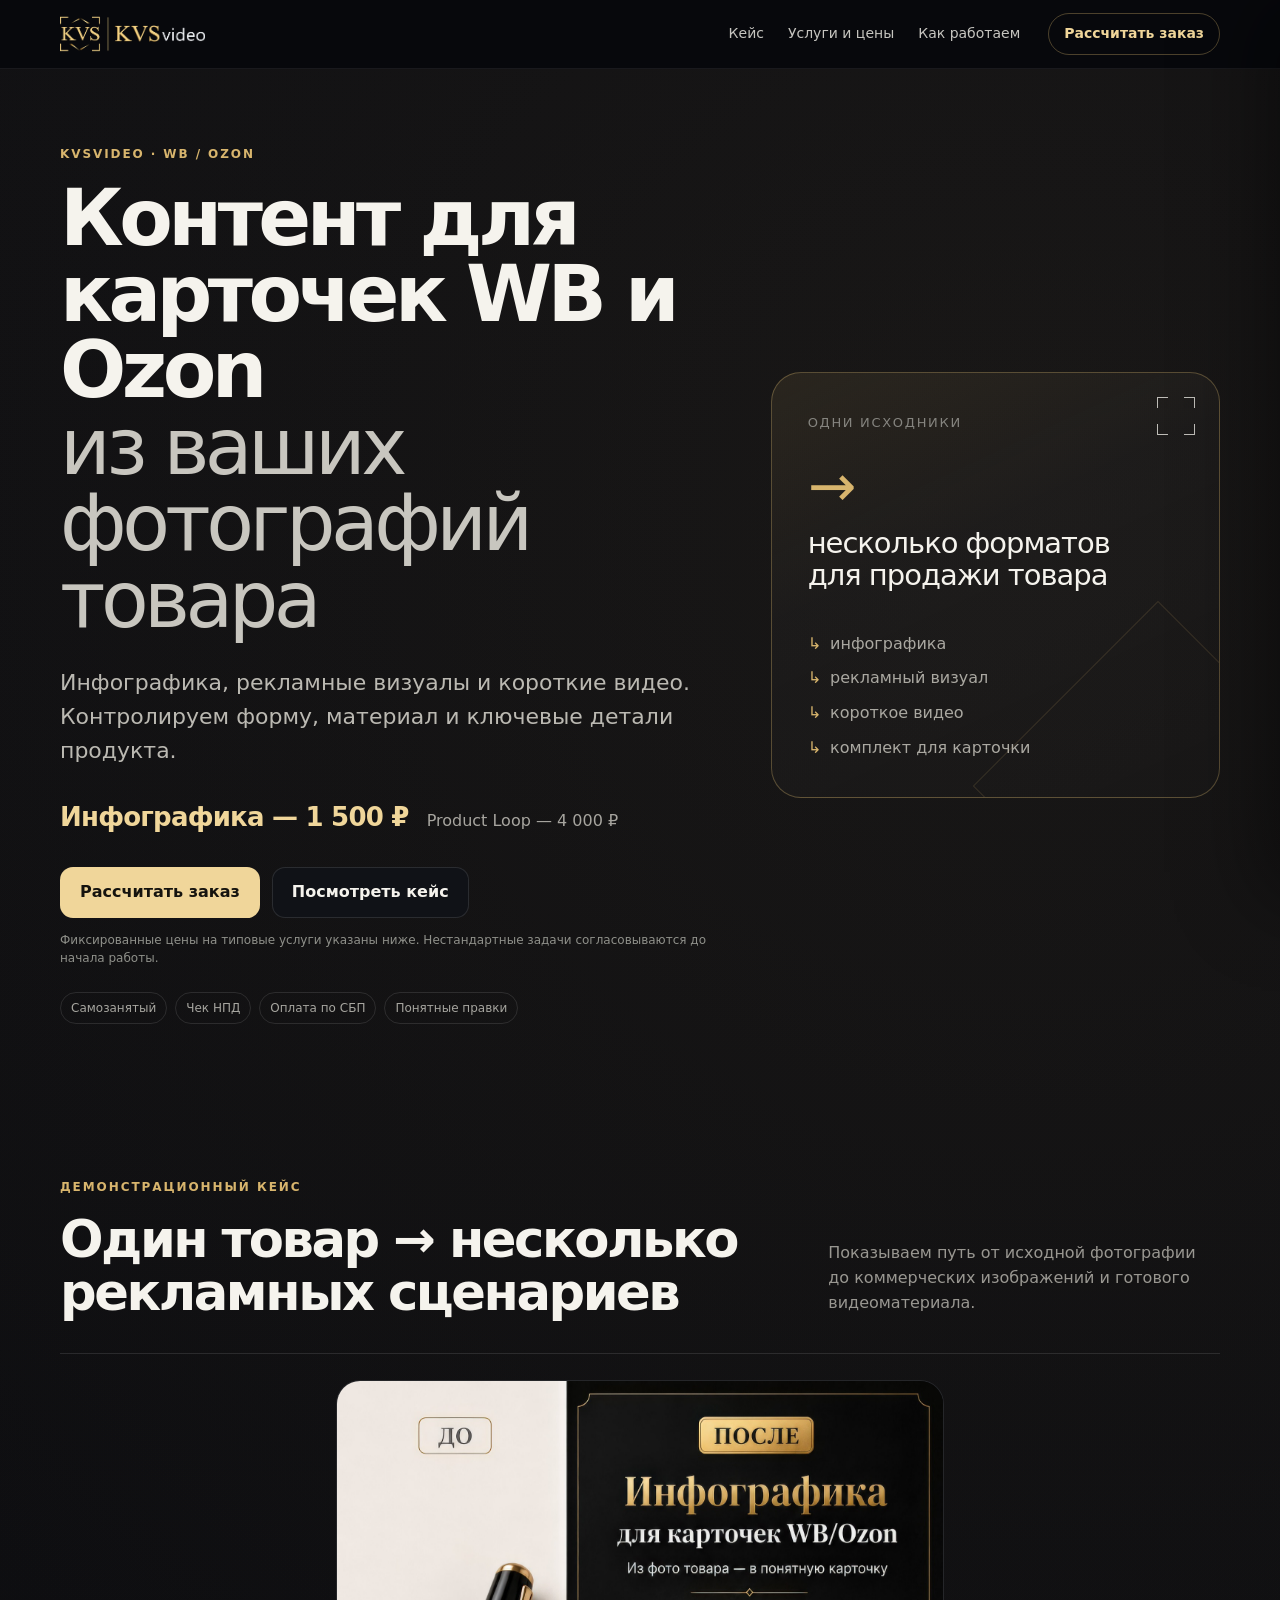
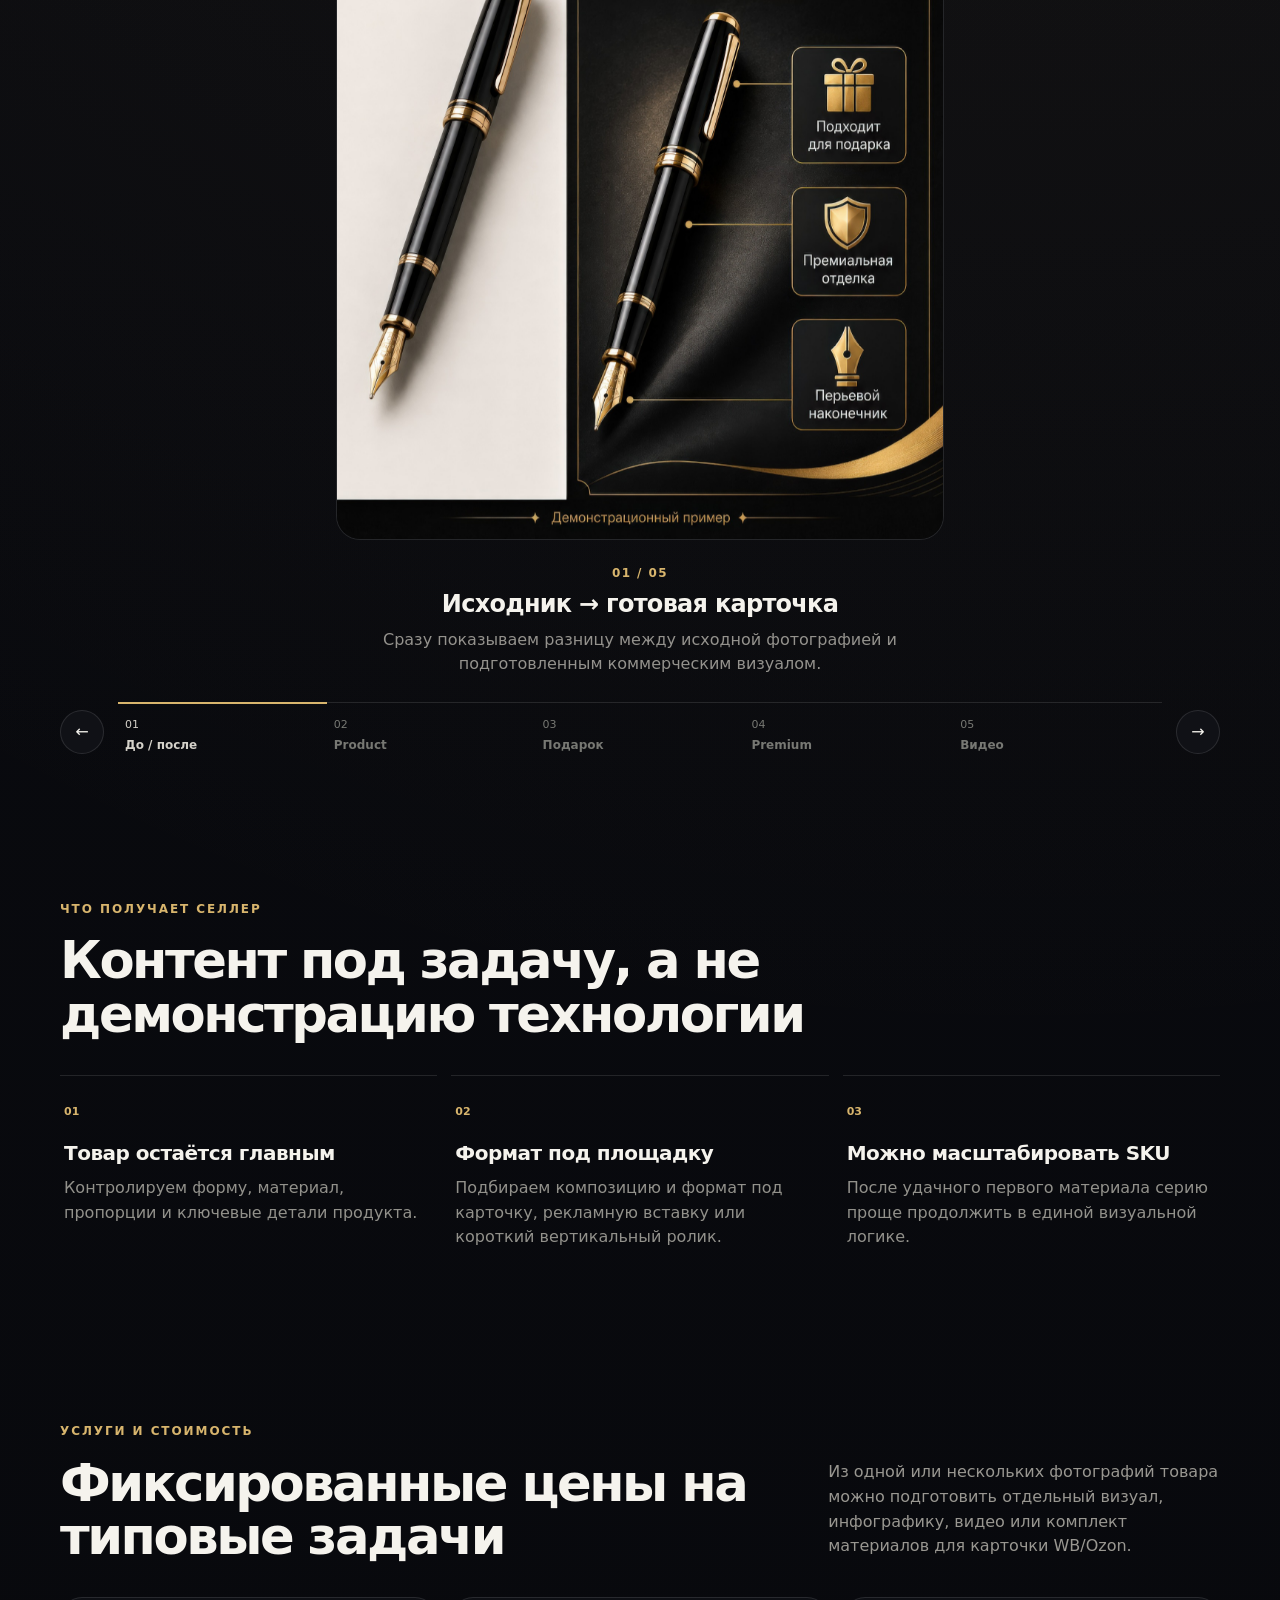
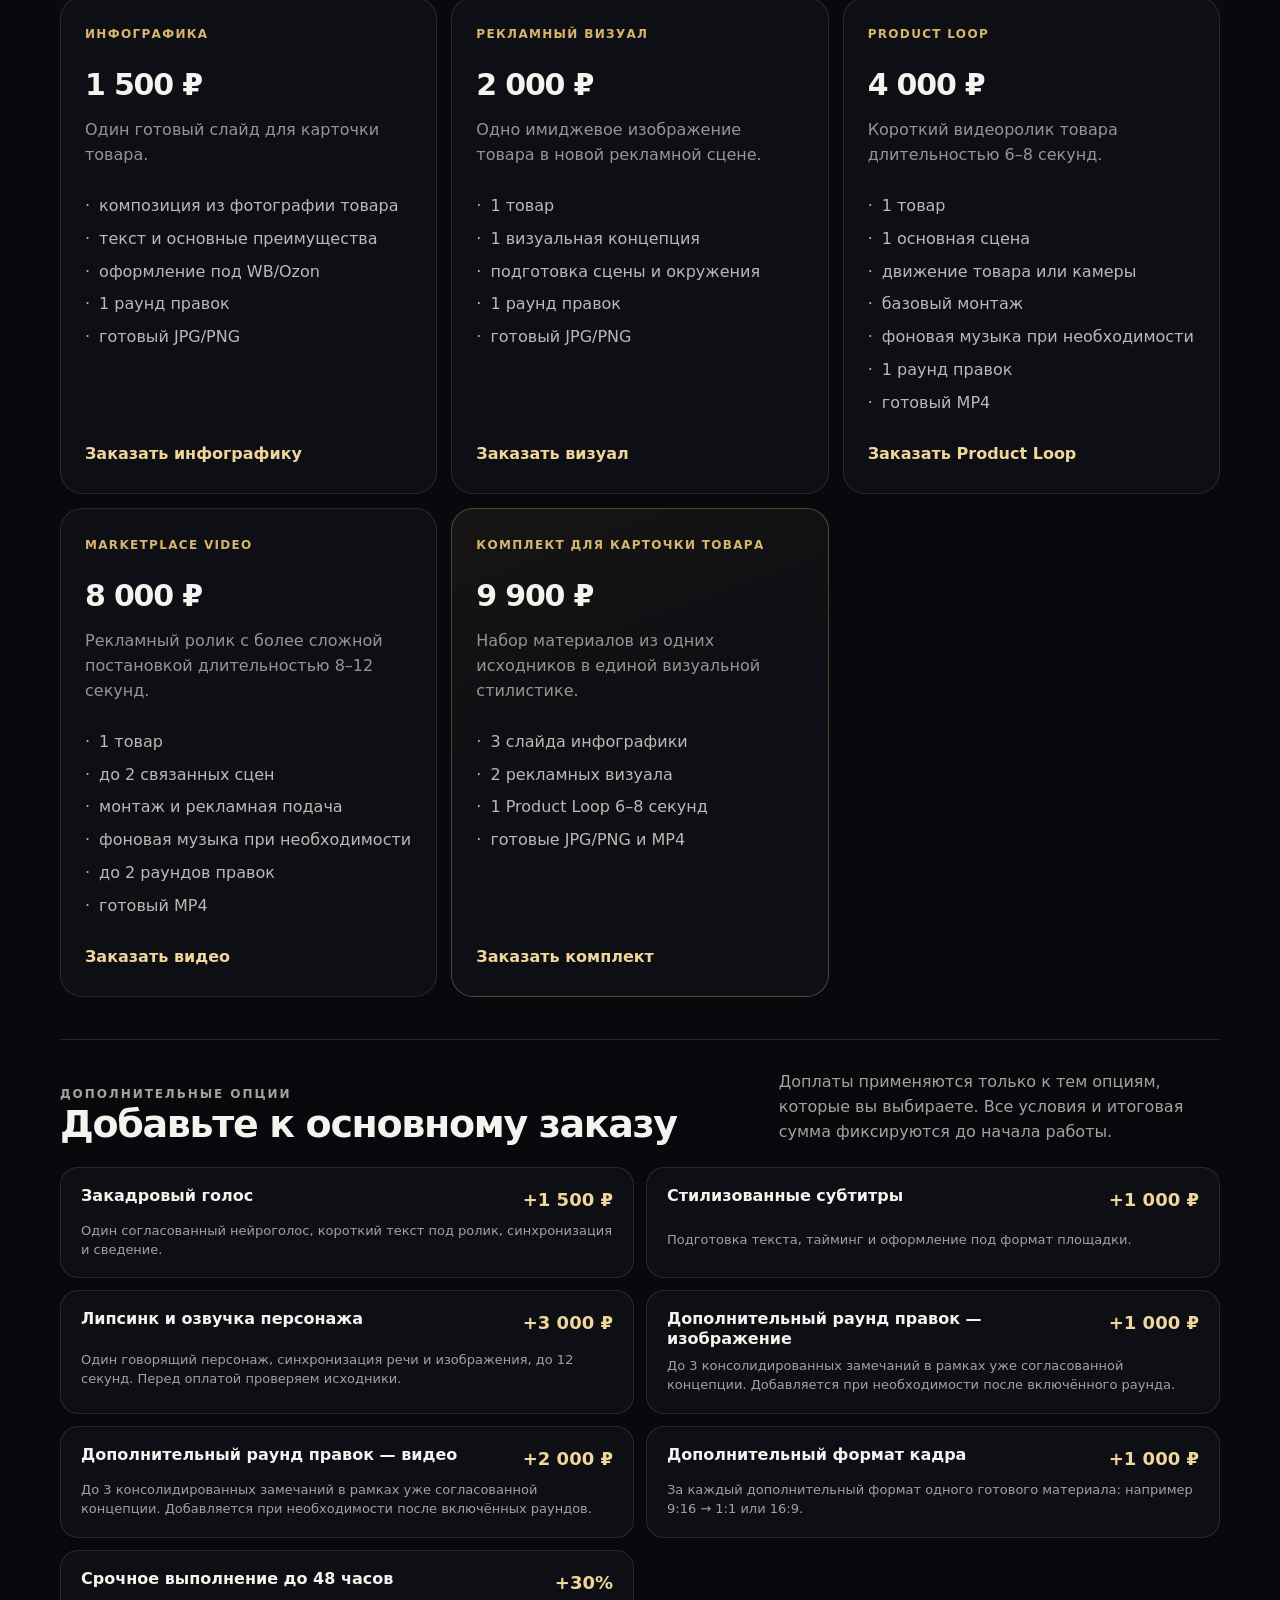
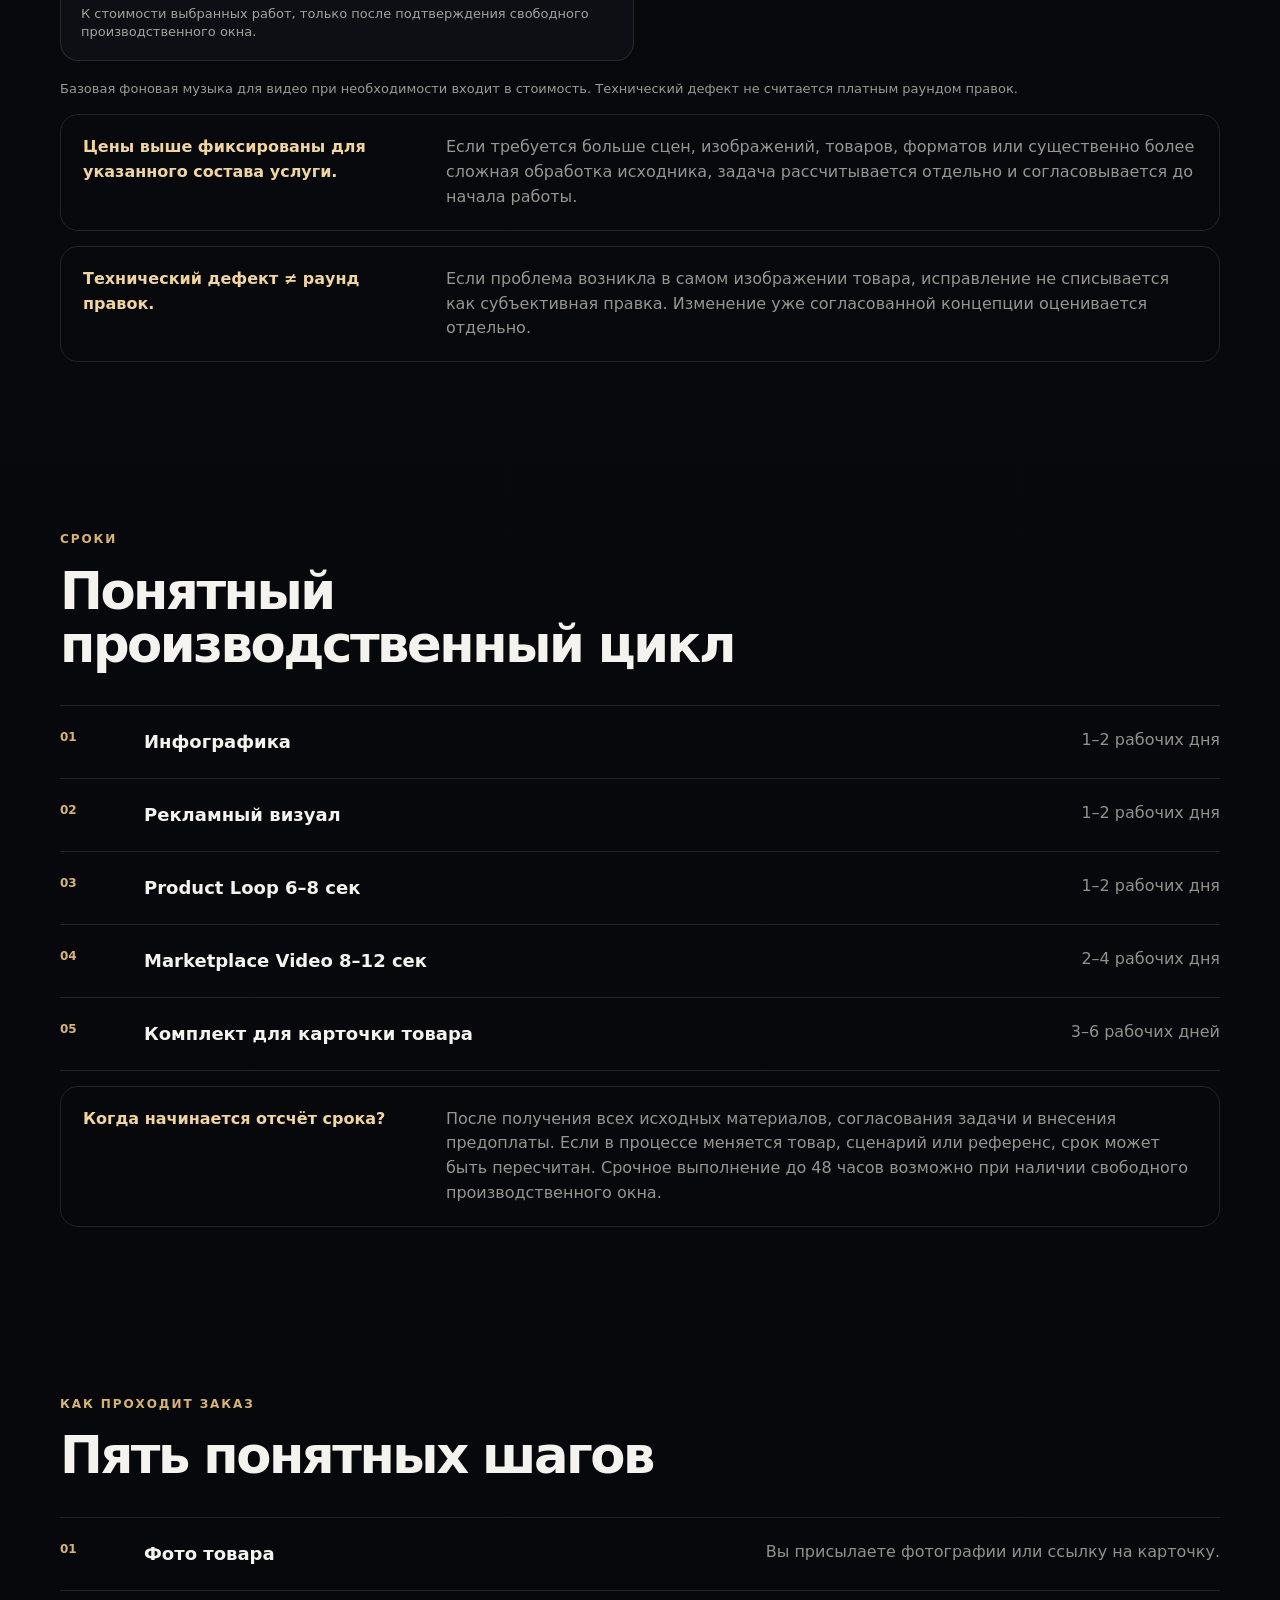
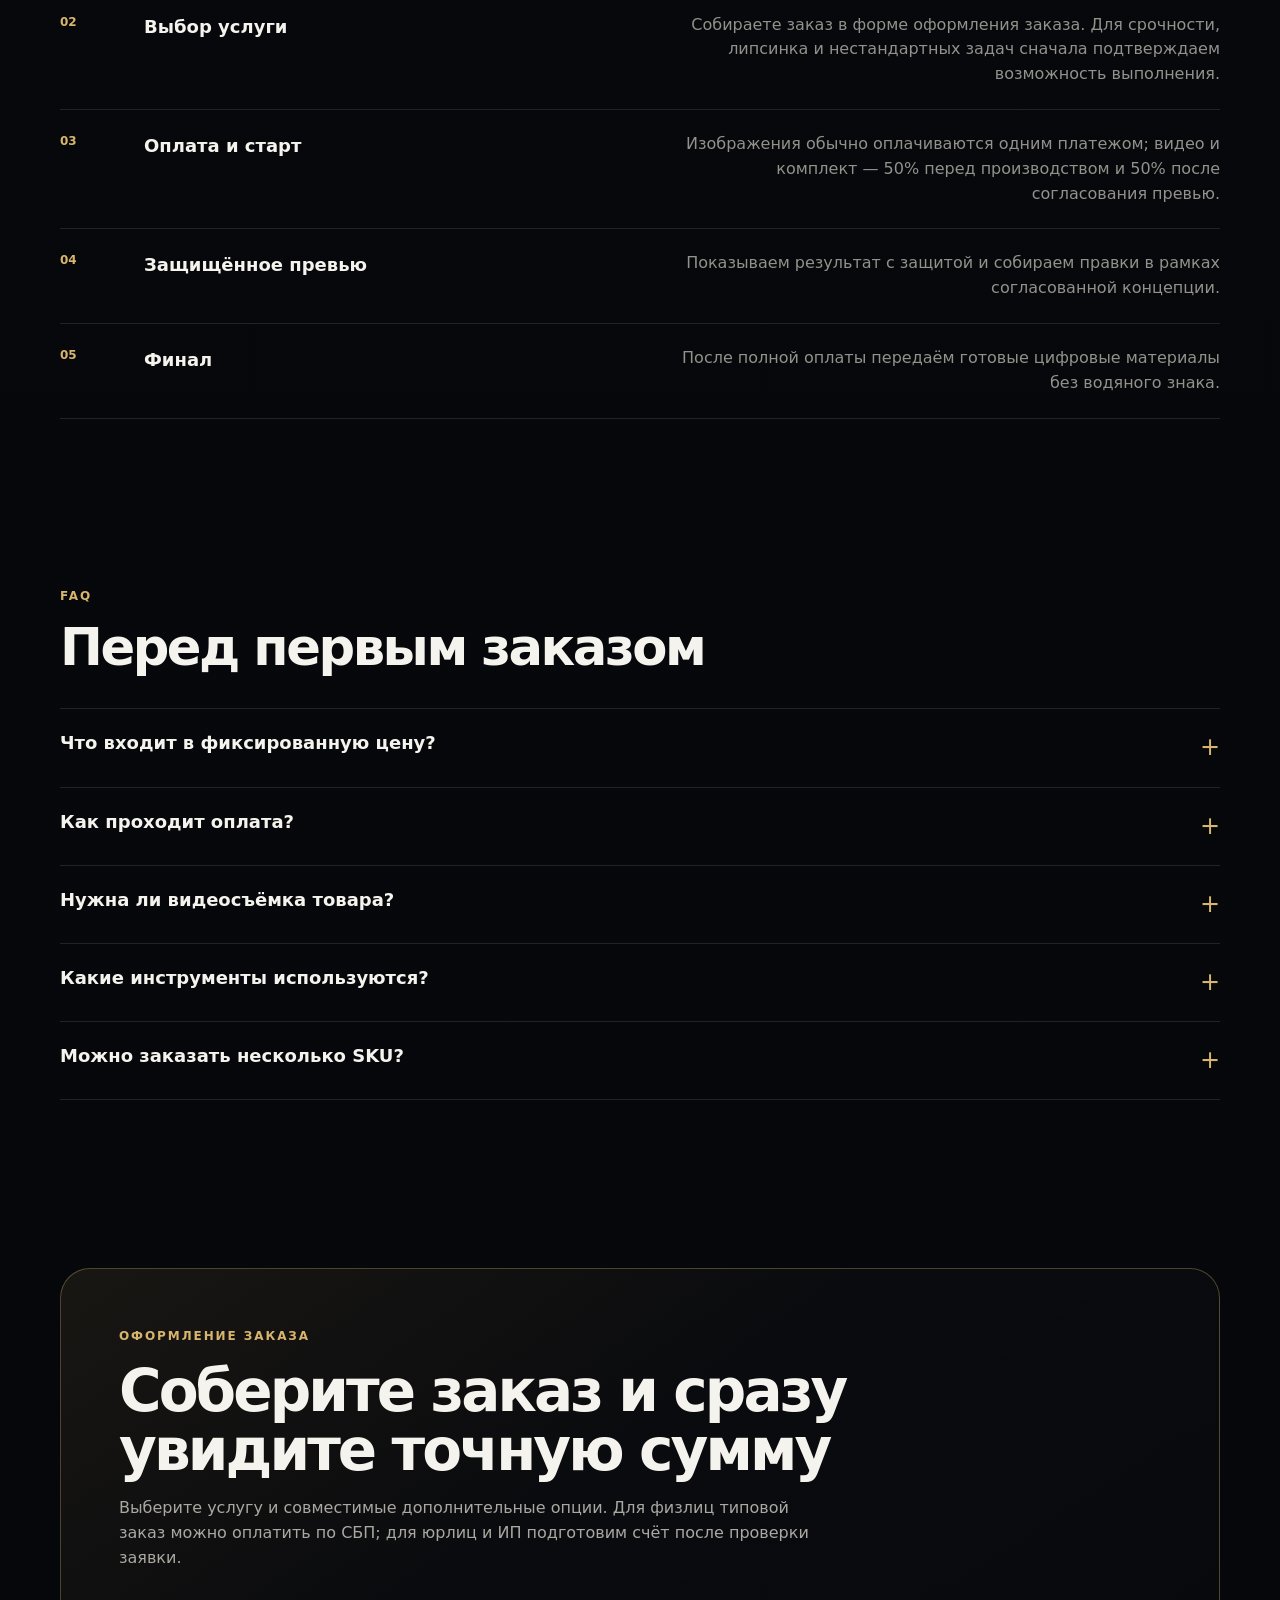
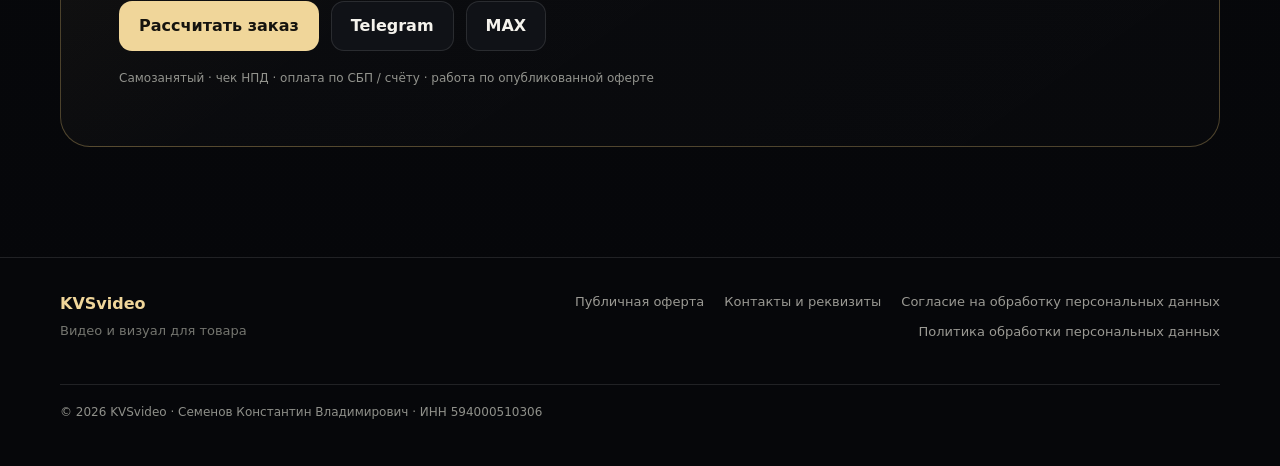
==== commit 318ea91a: "Add marketplace turnaround times and customer contact field" ====
--- a/marketplace/index.html
+++ b/marketplace/index.html
@@ -113,6 +113,18 @@
       <div class="revision-note"><strong>Технический дефект ≠ раунд правок.</strong><p>Если проблема возникла в самом изображении товара, исправление не списывается как субъективная правка. Изменение уже согласованной концепции оценивается отдельно.</p></div>
     </section>
 
+    <section class="section shell" id="timing" aria-labelledby="timing-title">
+      <div class="section-head narrow"><div><p class="eyebrow">Сроки</p><h2 id="timing-title">Понятный производственный цикл</h2></div></div>
+      <ol class="process-list">
+        <li><b>01</b><div><strong>Инфографика</strong><span>1–2 рабочих дня</span></div></li>
+        <li><b>02</b><div><strong>Рекламный визуал</strong><span>1–2 рабочих дня</span></div></li>
+        <li><b>03</b><div><strong>Product Loop 6–8 сек</strong><span>1–2 рабочих дня</span></div></li>
+        <li><b>04</b><div><strong>Marketplace Video 8–12 сек</strong><span>2–4 рабочих дня</span></div></li>
+        <li><b>05</b><div><strong>Комплект для карточки товара</strong><span>3–6 рабочих дней</span></div></li>
+      </ol>
+      <div class="revision-note"><strong>Когда начинается отсчёт срока?</strong><p>После получения всех исходных материалов, согласования задачи и внесения предоплаты. Если в процессе меняется товар, сценарий или референс, срок может быть пересчитан. Срочное выполнение до 48 часов возможно при наличии свободного производственного окна.</p></div>
+    </section>
+
     <section class="section shell" id="process" aria-labelledby="process-title"><div class="section-head narrow"><div><p class="eyebrow">Как проходит заказ</p><h2 id="process-title">Пять понятных шагов</h2></div></div><ol class="process-list"><li><b>01</b><div><strong>Фото товара</strong><span>Вы присылаете фотографии или ссылку на карточку.</span></div></li><li><b>02</b><div><strong>Выбор услуги</strong><span>Собираете заказ в форме оформления заказа. Для срочности, липсинка и нестандартных задач сначала подтверждаем возможность выполнения.</span></div></li><li><b>03</b><div><strong>Оплата и старт</strong><span>Изображения обычно оплачиваются одним платежом; видео и комплект — 50% перед производством и 50% после согласования превью.</span></div></li><li><b>04</b><div><strong>Защищённое превью</strong><span>Показываем результат с защитой и собираем правки в рамках согласованной концепции.</span></div></li><li><b>05</b><div><strong>Финал</strong><span>После полной оплаты передаём готовые цифровые материалы без водяного знака.</span></div></li></ol></section>
 
     <section class="section shell faq" aria-labelledby="faq-title"><div class="section-head narrow"><div><p class="eyebrow">FAQ</p><h2 id="faq-title">Перед первым заказом</h2></div></div><details><summary>Что входит в фиксированную цену?</summary><p>В карточке каждой услуги указан конкретный состав. Дополнительные опции имеют отдельную стоимость и добавляются только по выбору заказчика. Если задача выходит за опубликованный состав, дополнительная стоимость согласовывается до начала работы.</p></details><details><summary>Как проходит оплата?</summary><p><strong>Для физических лиц:</strong> для типовых заказов используется СБП по QR/платёжной ссылке Альфа-Банка. Инфографика и рекламный визуал обычно оплачиваются одним платежом; Product Loop, Marketplace Video и комплект — двумя этапами 50/50. Поступление проверяется вручную, после каждого полученного платежа формируется чек НПД.<br><br><strong>Для юридических лиц и ИП:</strong> после заполнения реквизитов и проверки состава заказа направляем счёт на банковский перевод. Для видео и комплекта оплата также может проходить в два этапа: 50% перед производством и 50% после согласования защищённого превью. После фактического поступления каждого платежа формируется чек НПД с ИНН заказчика. Финальные материалы передаются после полной оплаты.</p></details><details><summary>Нужна ли видеосъёмка товара?</summary><p>Для многих задач достаточно качественных фотографий. Если конкретный проект потребует дополнительных материалов, это станет понятно на этапе оценки.</p></details><details><summary>Какие инструменты используются?</summary><p>Подбираем генеративные и монтажные инструменты под конкретную задачу. Для заказа фиксируются результат, формат и требования к товару, а не название отдельного сервиса.</p></details><details><summary>Можно заказать несколько SKU?</summary><p>Да. Серии для нескольких SKU рассчитываются отдельно до начала работы, чтобы зафиксировать состав, стоимость и единый визуальный подход.</p></details></section>
@@ -127,7 +139,7 @@
     <div class="checkout-panel" role="dialog" aria-modal="true" aria-labelledby="checkout-title">
       <header class="checkout-header"><div><p class="eyebrow">Оформление заказа</p><h2 id="checkout-title">Ваш заказ</h2><span class="checkout-step" data-checkout-step>Шаг 1 из 3 · Состав заказа</span></div><button class="checkout-close" type="button" data-close-checkout aria-label="Закрыть оформление">×</button></header>
       <div class="checkout-view" data-checkout-view="configure"><section class="checkout-block"><div class="checkout-block-head"><h3>1. Основная услуга</h3></div><div class="checkout-choices" data-checkout-services></div></section><section class="checkout-block"><div class="checkout-block-head"><h3>2. Дополнительные опции</h3></div><div class="checkout-addons" data-checkout-addons></div><p class="checkout-muted">Дополнительные раунды правок не покупаются заранее — они добавляются только если действительно понадобятся.</p></section><div class="checkout-summary" data-checkout-summary-configure></div><div class="checkout-actions"><button class="button button-primary button-grow" type="button" data-checkout-next="customer">Продолжить</button></div></div>
-      <div class="checkout-view" data-checkout-view="customer" hidden><section class="checkout-block"><div class="checkout-block-head"><h3>Кто оформляет заказ</h3></div><div class="customer-tabs" role="group" aria-label="Тип заказчика"><button class="customer-tab" type="button" data-customer-type="person" aria-pressed="true">Физическое лицо</button><button class="customer-tab" type="button" data-customer-type="business" aria-pressed="false">Юрлицо / ИП</button></div><div class="checkout-fields" data-customer-person><label class="checkout-field"><span>Имя заказчика *</span><input type="text" name="person-name" autocomplete="name" maxlength="100"></label><label class="checkout-field"><span>Имя плательщика, если отличается</span><input type="text" name="payer-name" autocomplete="off" maxlength="100"><small class="checkout-muted">Поможет сопоставить ручной перевод с заказом.</small></label></div><div class="checkout-fields" data-customer-business hidden><label class="checkout-field"><span>Организация / ИП *</span><input type="text" name="company" autocomplete="organization" maxlength="180"></label><label class="checkout-field"><span>ИНН *</span><input type="text" name="inn" inputmode="numeric" autocomplete="off" maxlength="12"></label><label class="checkout-field"><span>КПП, если есть</span><input type="text" name="kpp" inputmode="numeric" autocomplete="off" maxlength="9"></label><label class="checkout-field"><span>Контактное лицо *</span><input type="text" name="business-contact" autocomplete="name" maxlength="100"></label><label class="checkout-field"><span>Email для счёта и документов *</span><input type="email" name="business-email" autocomplete="email" maxlength="160"></label></div></section><div class="checkout-legal"><label class="checkout-check"><input type="checkbox" name="offer-accepted"><span>Ознакомлен(а) и принимаю условия <a href="../offer.html" target="_blank" rel="noopener">публичной оферты</a>.</span></label><label class="checkout-check"><input type="checkbox" name="consent-accepted"><span>Даю отдельное согласие на обработку персональных данных на условиях <a href="../consent.html" target="_blank" rel="noopener">согласия</a> и <a href="../privacy.html" target="_blank" rel="noopener">политики</a>.</span></label></div><p class="checkout-error" data-checkout-error hidden></p><div class="checkout-actions"><button class="button button-secondary" type="button" data-checkout-back="configure">Назад</button><button class="button button-primary button-grow" type="button" data-checkout-next="payment">Продолжить</button></div></div>
+      <div class="checkout-view" data-checkout-view="customer" hidden><section class="checkout-block"><div class="checkout-block-head"><h3>Кто оформляет заказ</h3></div><div class="customer-tabs" role="group" aria-label="Тип заказчика"><button class="customer-tab" type="button" data-customer-type="person" aria-pressed="true">Физическое лицо</button><button class="customer-tab" type="button" data-customer-type="business" aria-pressed="false">Юрлицо / ИП</button></div><div class="checkout-fields" data-customer-person><label class="checkout-field"><span>Имя заказчика *</span><input type="text" name="person-name" autocomplete="name" maxlength="100"></label><label class="checkout-field"><span>Как с вами связаться *</span><input type="text" name="person-contact" autocomplete="off" maxlength="160" placeholder="@username, телефон или email"><small class="checkout-muted">Telegram, MAX, телефон или email — чтобы связаться с вами по заказу.</small></label><label class="checkout-field"><span>Имя плательщика, если отличается</span><input type="text" name="payer-name" autocomplete="off" maxlength="100"><small class="checkout-muted">Поможет сопоставить ручной перевод с заказом.</small></label></div><div class="checkout-fields" data-customer-business hidden><label class="checkout-field"><span>Организация / ИП *</span><input type="text" name="company" autocomplete="organization" maxlength="180"></label><label class="checkout-field"><span>ИНН *</span><input type="text" name="inn" inputmode="numeric" autocomplete="off" maxlength="12"></label><label class="checkout-field"><span>КПП, если есть</span><input type="text" name="kpp" inputmode="numeric" autocomplete="off" maxlength="9"></label><label class="checkout-field"><span>Контактное лицо *</span><input type="text" name="business-contact" autocomplete="name" maxlength="100"></label><label class="checkout-field"><span>Email для счёта и документов *</span><input type="email" name="business-email" autocomplete="email" maxlength="160"></label></div></section><div class="checkout-legal"><label class="checkout-check"><input type="checkbox" name="offer-accepted"><span>Ознакомлен(а) и принимаю условия <a href="../offer.html" target="_blank" rel="noopener">публичной оферты</a>.</span></label><label class="checkout-check"><input type="checkbox" name="consent-accepted"><span>Даю отдельное согласие на обработку персональных данных на условиях <a href="../consent.html" target="_blank" rel="noopener">согласия</a> и <a href="../privacy.html" target="_blank" rel="noopener">политики</a>.</span></label></div><p class="checkout-error" data-checkout-error hidden></p><div class="checkout-actions"><button class="button button-secondary" type="button" data-checkout-back="configure">Назад</button><button class="button button-primary button-grow" type="button" data-checkout-next="payment">Продолжить</button></div></div>
       <div class="checkout-view" data-checkout-view="payment" hidden><p class="payment-order-code">Заявка: <strong data-order-code></strong></p><div class="checkout-summary" data-checkout-summary-payment></div><section class="payment-card" data-payment-standard hidden><h3>Оплата этапа 1 по СБП</h3><p>Платёж проходит в банковском интерфейсе. KVSvideo не запрашивает данные вашей карты.</p><div class="payment-due"><span>Введите в форме Альфа-Банка ровно</span><strong data-payment-amount>0 ₽</strong></div><p class="payment-note"><strong>Важно:</strong> сумма в текущем QR не подставляется автоматически. Проверьте её перед подтверждением перевода.</p><div class="payment-qr"><img src="../assets/marketplace/alfa-sbp-qr.svg" alt="QR-код Альфа-Банка для оплаты по СБП" width="410" height="410"></div><div class="checkout-actions"><a class="button button-primary button-grow" data-payment-link href="https://c2c.cbrpay.ru/AS1I002E5DAN3MRN8KQP9R97693V67MF" target="_blank" rel="noopener">Открыть оплату по СБП</a><button class="button button-secondary" type="button" data-copy-amount>Скопировать сумму</button></div><p class="checkout-muted" data-payment-stage-copy></p><p class="checkout-muted" data-payer-reminder></p><button class="checkout-link-button" type="button" data-payment-reported-button>Я уже отправил(а) оплату</button><p class="checkout-footnote">Нажатие этой кнопки не подтверждает поступление денег. Заказ принимается в работу только после ручной проверки операции в Альфа-Банке.</p></section><section class="payment-card" data-payment-review hidden><h3>Сначала нужно подтвердить возможность выполнения</h3><p>В заказе есть опция, которая зависит от исходников или свободного производственного окна. Не оплачивайте заказ до подтверждения.</p><div class="checkout-actions"><button class="button button-secondary button-grow" type="button" data-copy-order="request">Скопировать заявку</button></div><div class="checkout-messenger-grid"><button class="button button-primary" type="button" data-checkout-messenger="telegram" data-order-mode="request">Скопировать и открыть Telegram</button><button class="button button-secondary" type="button" data-checkout-messenger="max" data-order-mode="request">Скопировать и открыть MAX</button></div></section><section class="payment-card" data-payment-business hidden><h3>Заявка на счёт</h3><p>Для юрлица или ИП сначала проверяем состав заказа и реквизиты, затем направляем счёт на банковский перевод. В чеке НПД указывается ИНН заказчика.</p><div class="checkout-actions"><button class="button button-secondary button-grow" type="button" data-copy-order="request">Скопировать заявку на счёт</button></div><div class="checkout-messenger-grid"><button class="button button-primary" type="button" data-checkout-messenger="telegram" data-order-mode="request">Скопировать и открыть Telegram</button><button class="button button-secondary" type="button" data-checkout-messenger="max" data-order-mode="request">Скопировать и открыть MAX</button></div></section><section class="payment-reported" data-payment-reported hidden><h3>Платёж отправлен на ручную проверку</h3><p>Скопируйте данные заказа и отправьте их в Telegram или MAX. Скриншот перевода не заменяет проверку фактического поступления.</p><div class="checkout-actions"><button class="button button-secondary button-grow" type="button" data-copy-order="paid">Скопировать данные заказа</button></div><div class="checkout-messenger-grid"><button class="button button-primary" type="button" data-checkout-messenger="telegram" data-order-mode="paid">Скопировать и открыть Telegram</button><button class="button button-secondary" type="button" data-checkout-messenger="max" data-order-mode="paid">Скопировать и открыть MAX</button></div></section><div class="checkout-actions"><button class="button button-secondary" type="button" data-checkout-back="customer">Назад</button></div></div>
     </div>
   </aside>
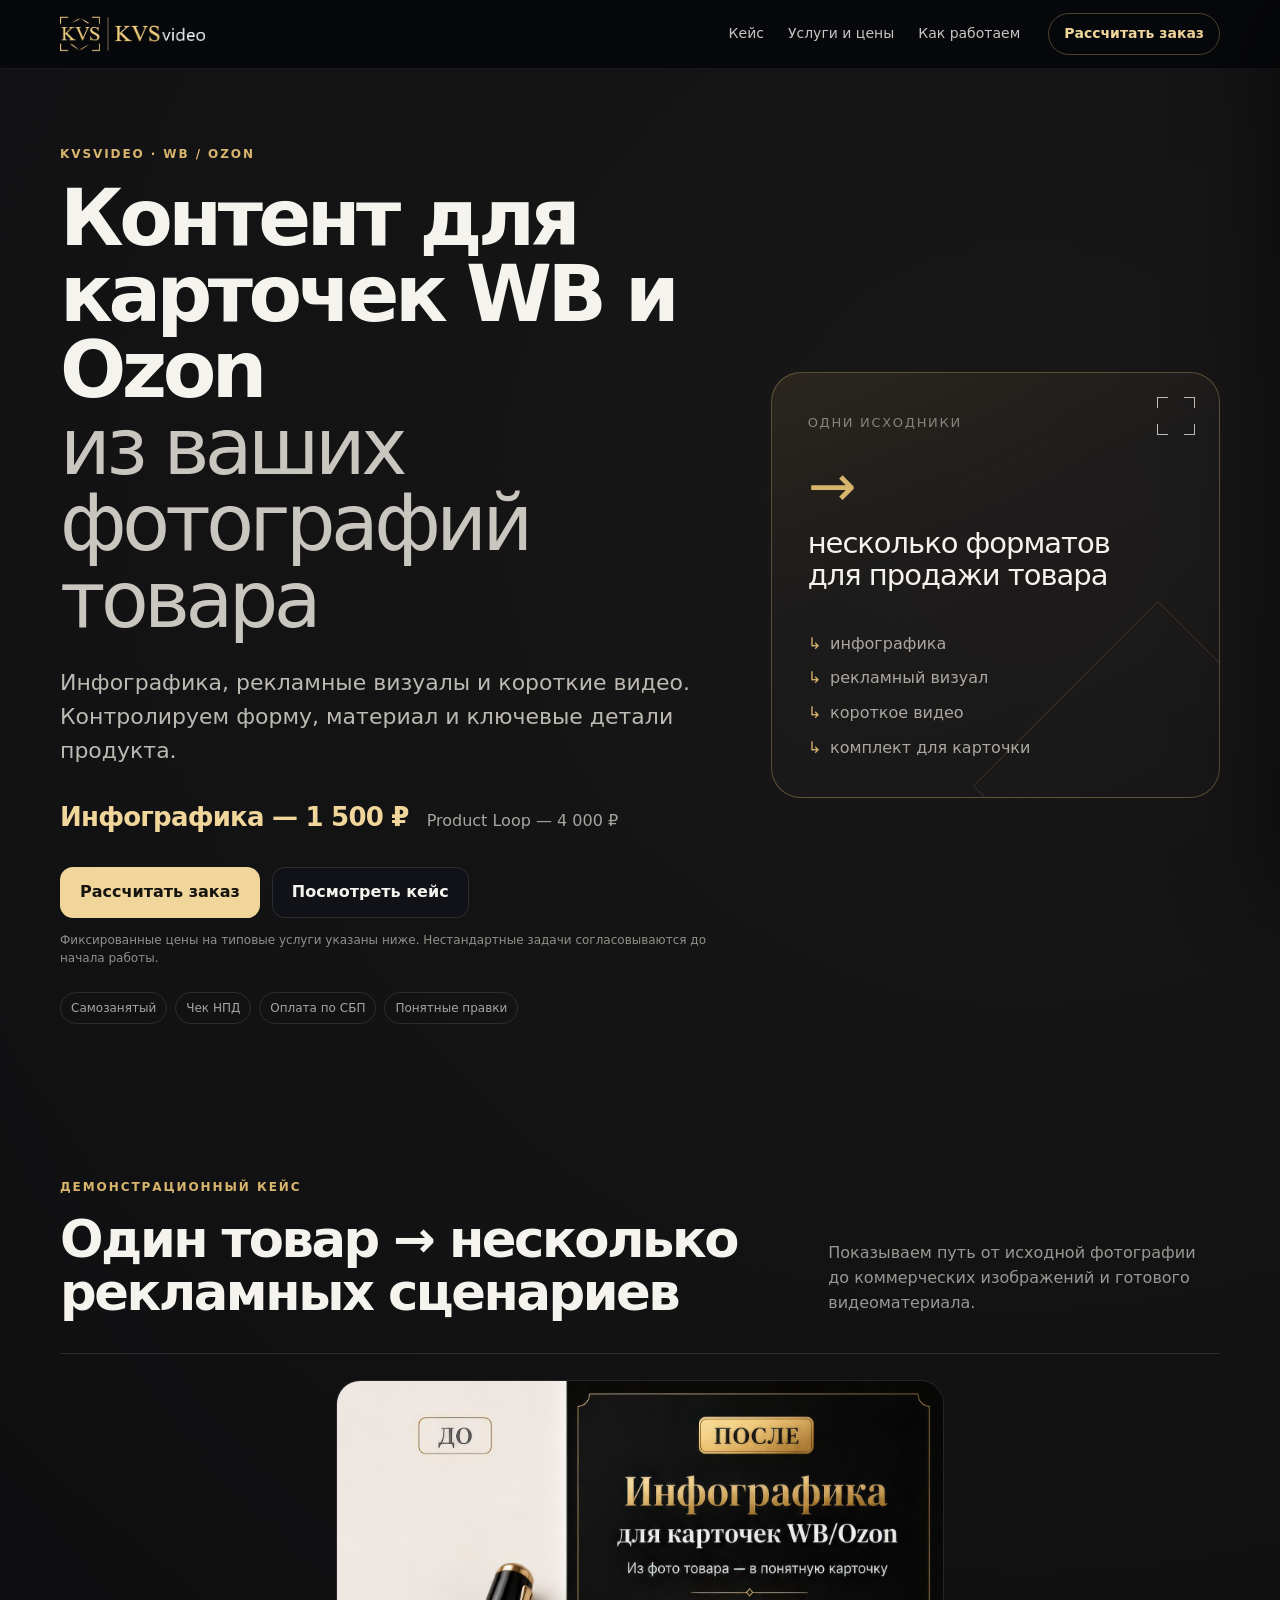
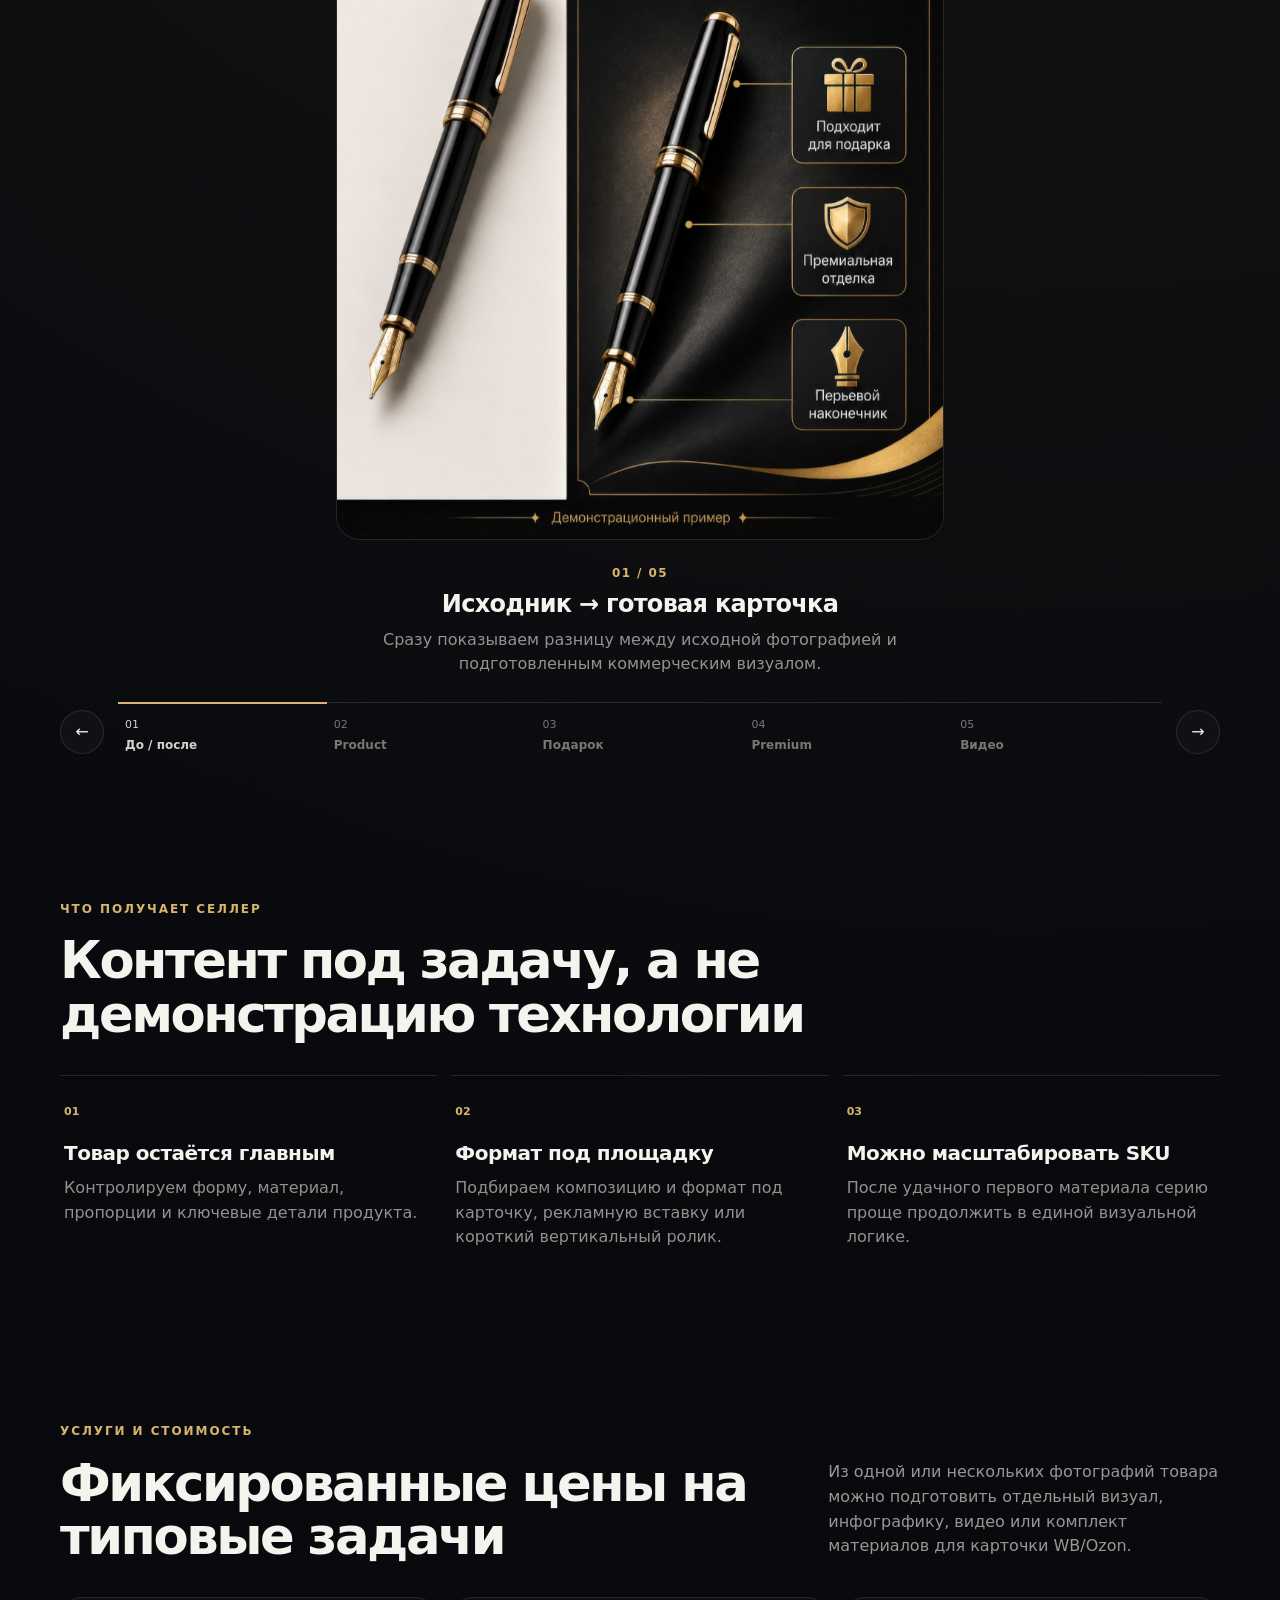
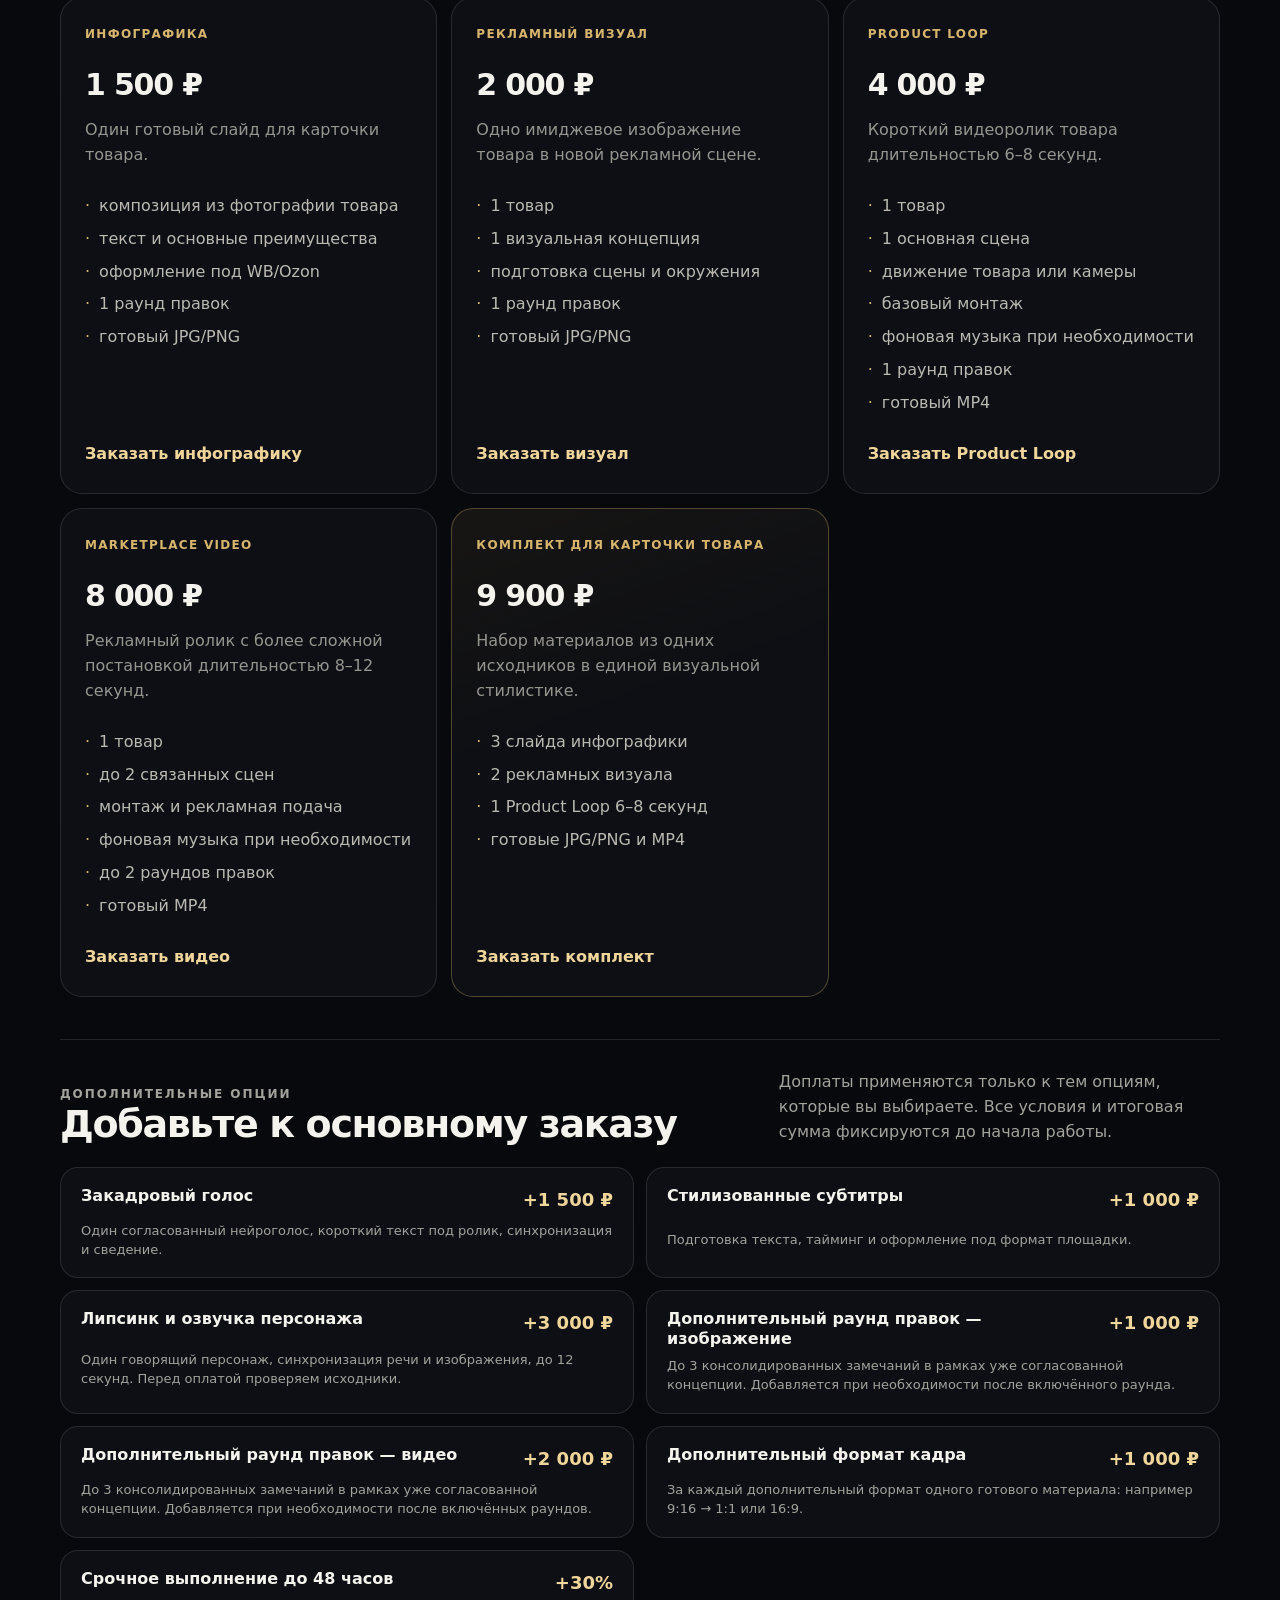
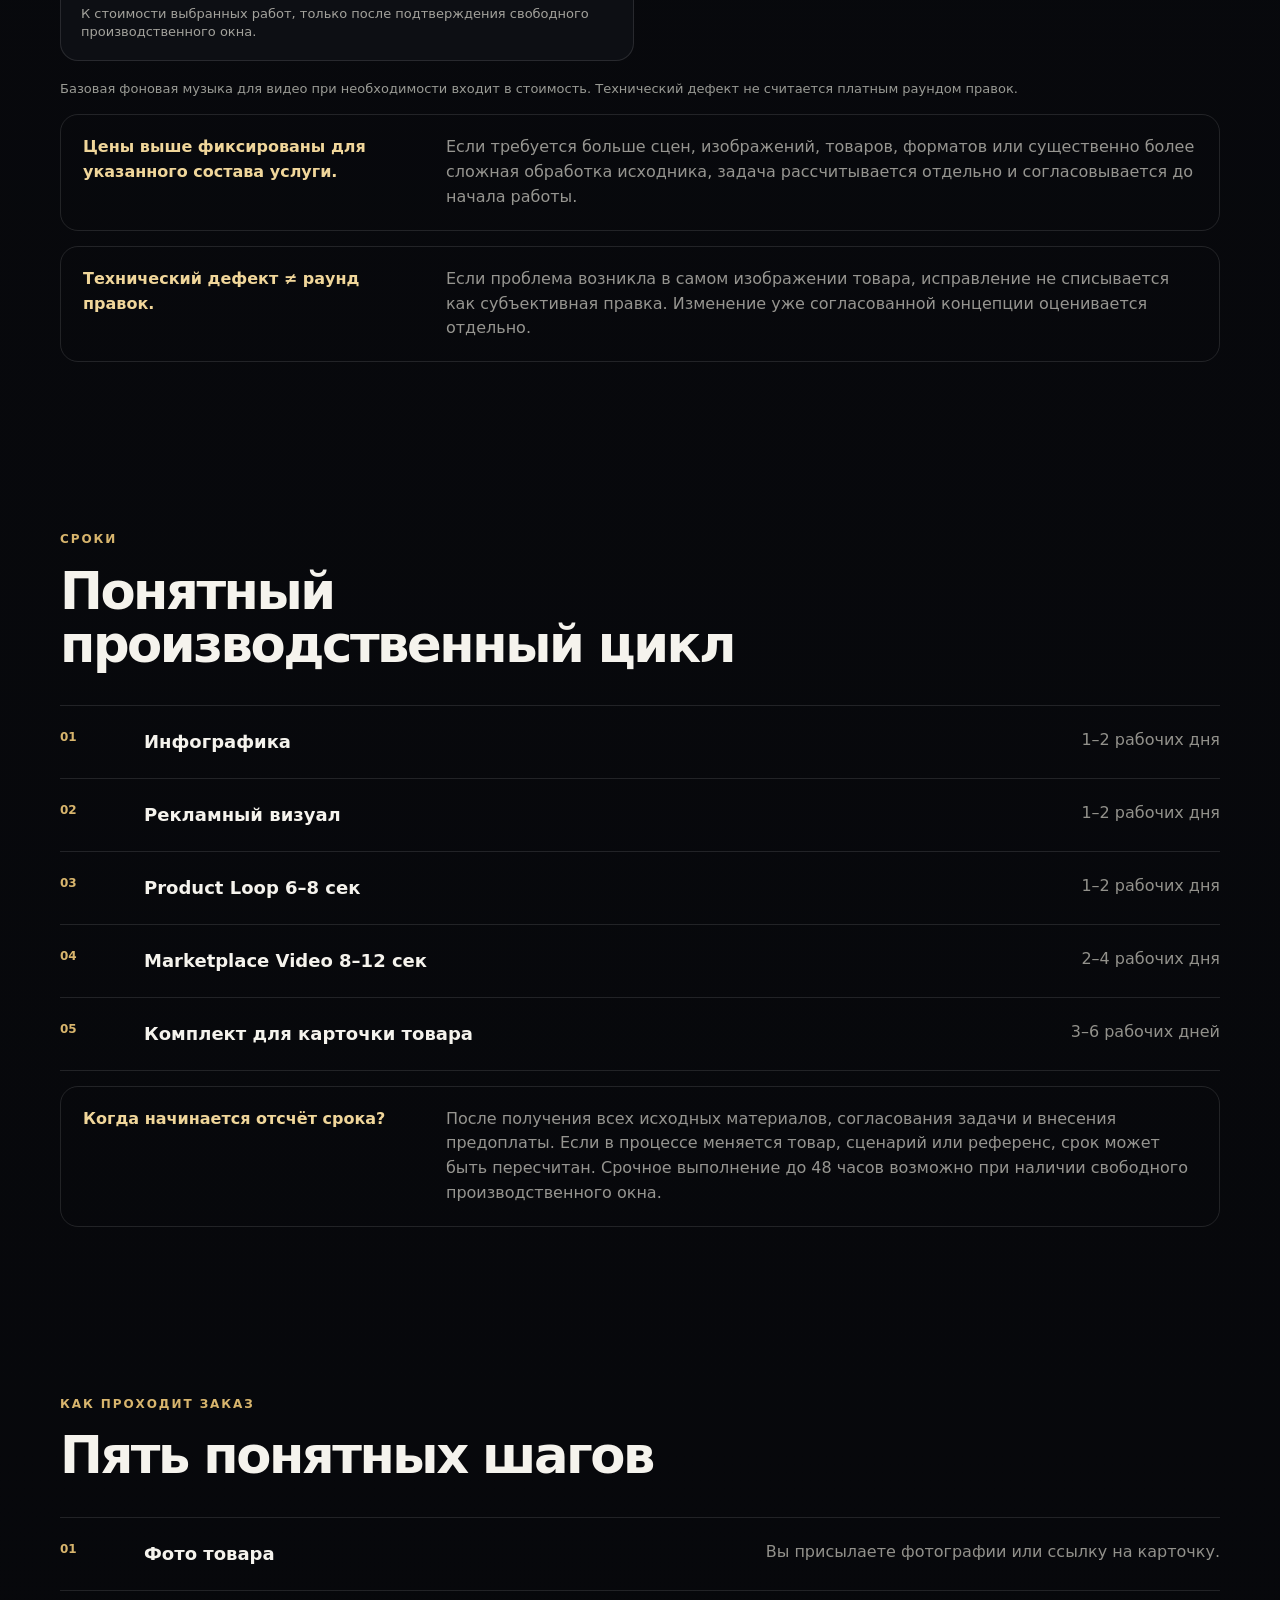
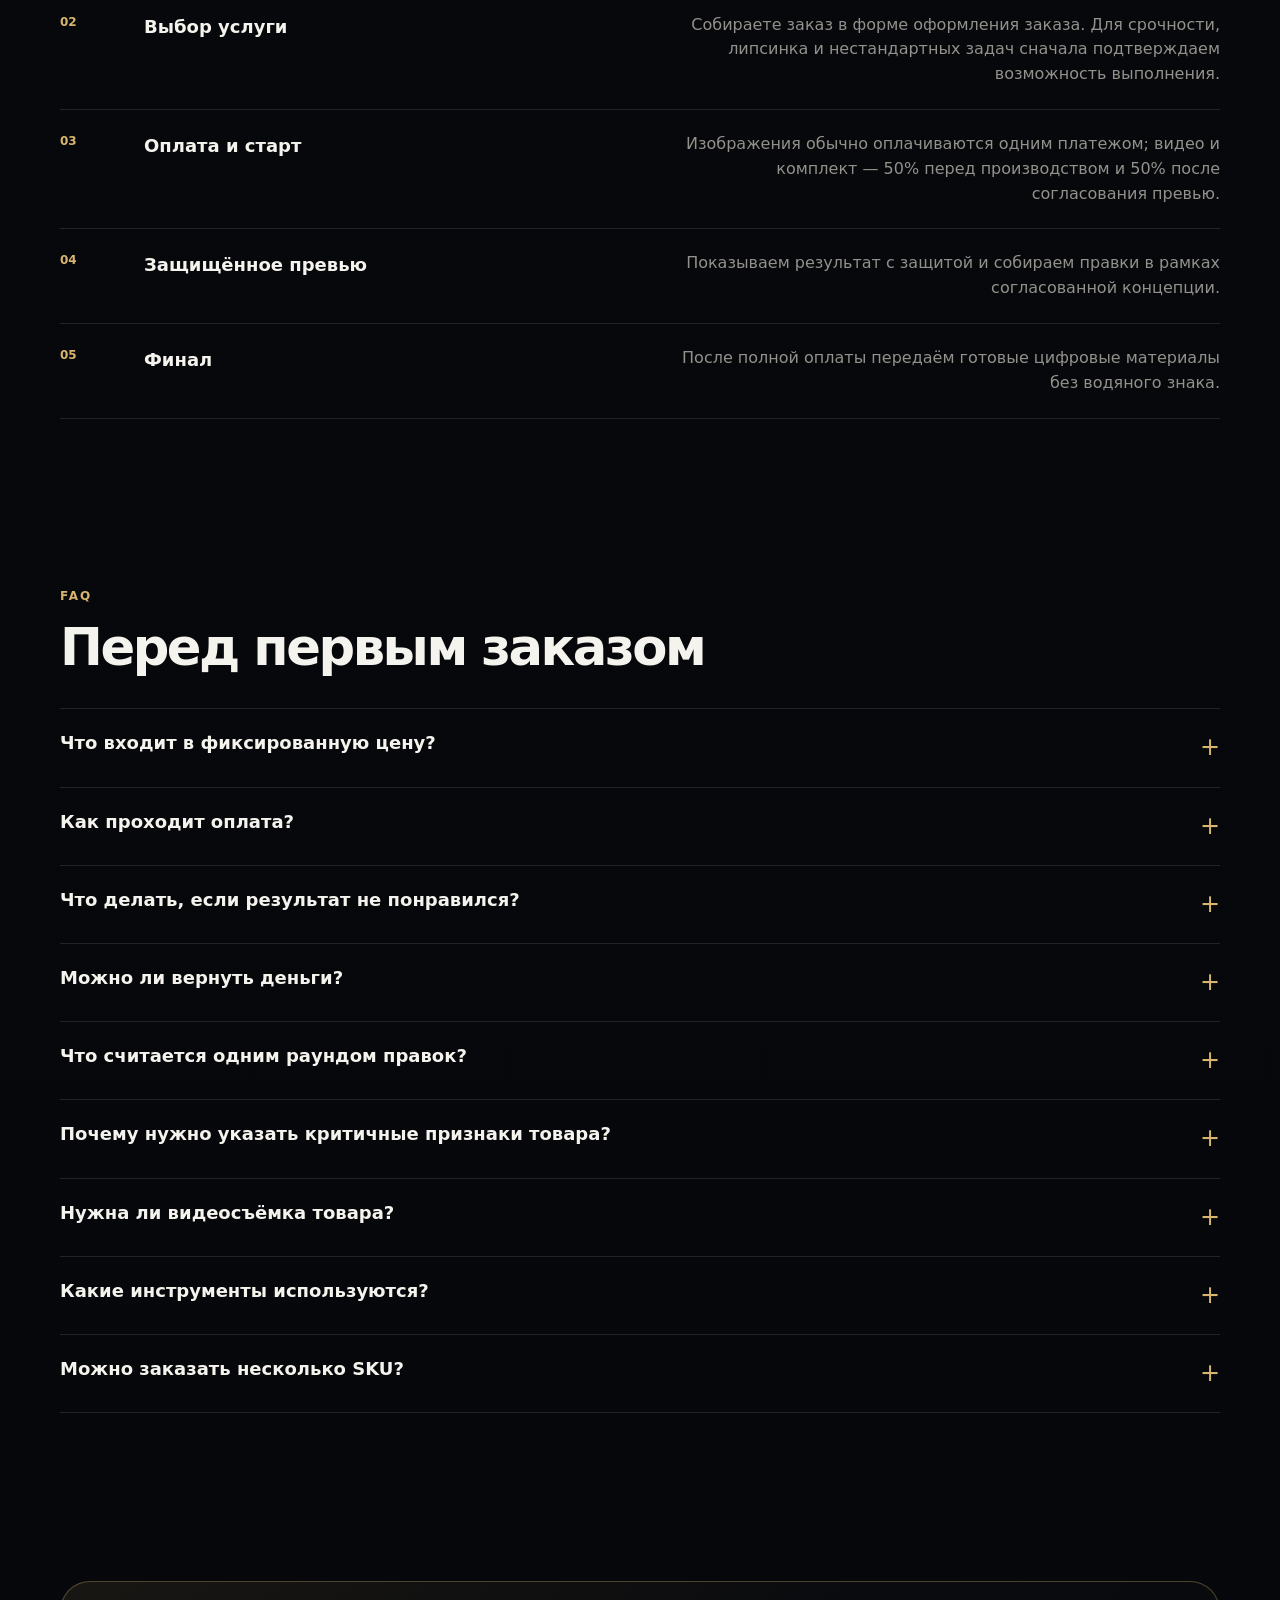
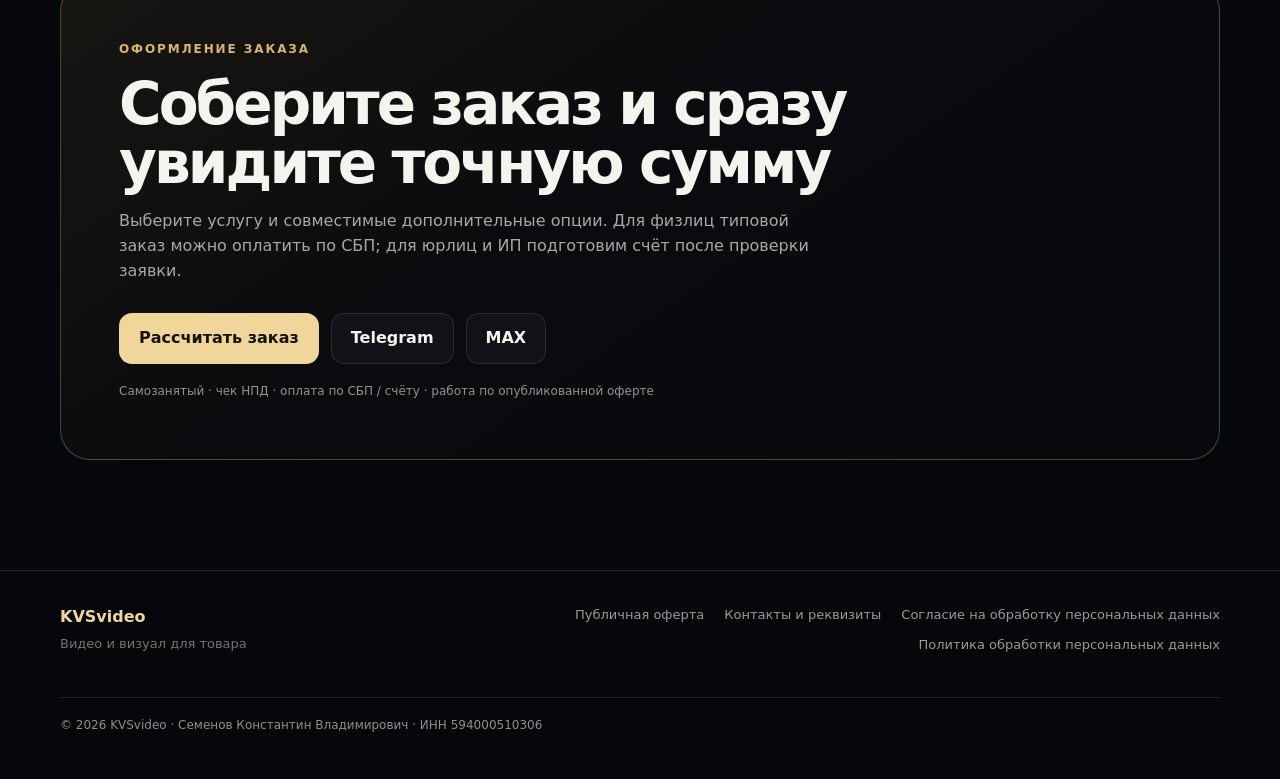
==== commit 72b84214: "Add FAQ for revisions and refunds" ====
--- a/marketplace/index.html
+++ b/marketplace/index.html
@@ -127,7 +127,7 @@
 
     <section class="section shell" id="process" aria-labelledby="process-title"><div class="section-head narrow"><div><p class="eyebrow">Как проходит заказ</p><h2 id="process-title">Пять понятных шагов</h2></div></div><ol class="process-list"><li><b>01</b><div><strong>Фото товара</strong><span>Вы присылаете фотографии или ссылку на карточку.</span></div></li><li><b>02</b><div><strong>Выбор услуги</strong><span>Собираете заказ в форме оформления заказа. Для срочности, липсинка и нестандартных задач сначала подтверждаем возможность выполнения.</span></div></li><li><b>03</b><div><strong>Оплата и старт</strong><span>Изображения обычно оплачиваются одним платежом; видео и комплект — 50% перед производством и 50% после согласования превью.</span></div></li><li><b>04</b><div><strong>Защищённое превью</strong><span>Показываем результат с защитой и собираем правки в рамках согласованной концепции.</span></div></li><li><b>05</b><div><strong>Финал</strong><span>После полной оплаты передаём готовые цифровые материалы без водяного знака.</span></div></li></ol></section>
 
-    <section class="section shell faq" aria-labelledby="faq-title"><div class="section-head narrow"><div><p class="eyebrow">FAQ</p><h2 id="faq-title">Перед первым заказом</h2></div></div><details><summary>Что входит в фиксированную цену?</summary><p>В карточке каждой услуги указан конкретный состав. Дополнительные опции имеют отдельную стоимость и добавляются только по выбору заказчика. Если задача выходит за опубликованный состав, дополнительная стоимость согласовывается до начала работы.</p></details><details><summary>Как проходит оплата?</summary><p><strong>Для физических лиц:</strong> для типовых заказов используется СБП по QR/платёжной ссылке Альфа-Банка. Инфографика и рекламный визуал обычно оплачиваются одним платежом; Product Loop, Marketplace Video и комплект — двумя этапами 50/50. Поступление проверяется вручную, после каждого полученного платежа формируется чек НПД.<br><br><strong>Для юридических лиц и ИП:</strong> после заполнения реквизитов и проверки состава заказа направляем счёт на банковский перевод. Для видео и комплекта оплата также может проходить в два этапа: 50% перед производством и 50% после согласования защищённого превью. После фактического поступления каждого платежа формируется чек НПД с ИНН заказчика. Финальные материалы передаются после полной оплаты.</p></details><details><summary>Нужна ли видеосъёмка товара?</summary><p>Для многих задач достаточно качественных фотографий. Если конкретный проект потребует дополнительных материалов, это станет понятно на этапе оценки.</p></details><details><summary>Какие инструменты используются?</summary><p>Подбираем генеративные и монтажные инструменты под конкретную задачу. Для заказа фиксируются результат, формат и требования к товару, а не название отдельного сервиса.</p></details><details><summary>Можно заказать несколько SKU?</summary><p>Да. Серии для нескольких SKU рассчитываются отдельно до начала работы, чтобы зафиксировать состав, стоимость и единый визуальный подход.</p></details></section>
+    <section class="section shell faq" aria-labelledby="faq-title"><div class="section-head narrow"><div><p class="eyebrow">FAQ</p><h2 id="faq-title">Перед первым заказом</h2></div></div><details><summary>Что входит в фиксированную цену?</summary><p>В карточке каждой услуги указан конкретный состав. Дополнительные опции имеют отдельную стоимость и добавляются только по выбору заказчика. Если задача выходит за опубликованный состав, дополнительная стоимость согласовывается до начала работы.</p></details><details><summary>Как проходит оплата?</summary><p><strong>Для физических лиц:</strong> для типовых заказов используется СБП по QR/платёжной ссылке Альфа-Банка. Инфографика и рекламный визуал обычно оплачиваются одним платежом; Product Loop, Marketplace Video и комплект — двумя этапами 50/50. Поступление проверяется вручную, после каждого полученного платежа формируется чек НПД.<br><br><strong>Для юридических лиц и ИП:</strong> после заполнения реквизитов и проверки состава заказа направляем счёт на банковский перевод. Для видео и комплекта оплата также может проходить в два этапа: 50% перед производством и 50% после согласования защищённого превью. После фактического поступления каждого платежа формируется чек НПД с ИНН заказчика. Финальные материалы передаются после полной оплаты.</p></details><details><summary>Что делать, если результат не понравился?</summary><p>Сначала используем включённые в услугу раунды правок. Если результат объективно не соответствует согласованной задаче или критичным признакам товара, такой недостаток исправляется бесплатно и не расходует платный дополнительный раунд. Смена вкуса или уже согласованной концепции рассматривается отдельно.</p></details><details><summary>Можно ли вернуть деньги?</summary><p>Да, в предусмотренных законом и условиями заказа случаях. До начала работ и при отсутствии связанных с конкретным заказом расходов оплата возвращается полностью. После начала производства вопрос возврата рассматривается с учётом фактически выполненной стадии заказа и связанных с ним расходов. Если мы не можем выполнить согласованную задачу, стоимость неоказанной части возвращается.</p></details><details><summary>Что считается одним раундом правок?</summary><p>Один раунд — это один консолидированный перечень изменений в рамках уже согласованной задачи и концепции. Полная смена товара, сценария, референса или визуального направления после начала производства не считается обычной правкой и согласовывается отдельно.</p></details><details><summary>Почему нужно указать критичные признаки товара?</summary><p>Генеративные инструменты могут незначительно интерпретировать второстепенные детали. До начала работы важно отметить то, что нельзя существенно менять: форму и пропорции упаковки, логотип, цвет, надписи, количество элементов, расположение этикеток, фурнитуру и другие принципиальные особенности.</p></details><details><summary>Нужна ли видеосъёмка товара?</summary><p>Для многих задач достаточно качественных фотографий. Если конкретный проект потребует дополнительных материалов, это станет понятно на этапе оценки.</p></details><details><summary>Какие инструменты используются?</summary><p>Подбираем генеративные и монтажные инструменты под конкретную задачу. Для заказа фиксируются результат, формат и требования к товару, а не название отдельного сервиса.</p></details><details><summary>Можно заказать несколько SKU?</summary><p>Да. Серии для нескольких SKU рассчитываются отдельно до начала работы, чтобы зафиксировать состав, стоимость и единый визуальный подход.</p></details></section>
 
     <section class="section shell order" id="order" aria-labelledby="order-title"><div class="order-box"><p class="eyebrow">Оформление заказа</p><h2 id="order-title">Соберите заказ и сразу увидите точную сумму</h2><p>Выберите услугу и совместимые дополнительные опции. Для физлиц типовой заказ можно оплатить по СБП; для юрлиц и ИП подготовим счёт после проверки заявки.</p><div class="order-actions"><button class="button button-primary" type="button" data-open-checkout>Рассчитать заказ</button><a class="button button-secondary" href="https://t.me/KVSemenov" target="_blank" rel="noopener">Telegram</a><a class="button button-secondary" href="https://max.ru/u/f9LHodD0cOKuClAudA4jEpZrep-7nIAqAzFLSRJ-VVg5xAf6X7CzlSECuB4" target="_blank" rel="noopener">MAX</a></div><p class="order-trust">Самозанятый · чек НПД · оплата по СБП / счёту · работа по опубликованной оферте</p></div></section>
   </main>
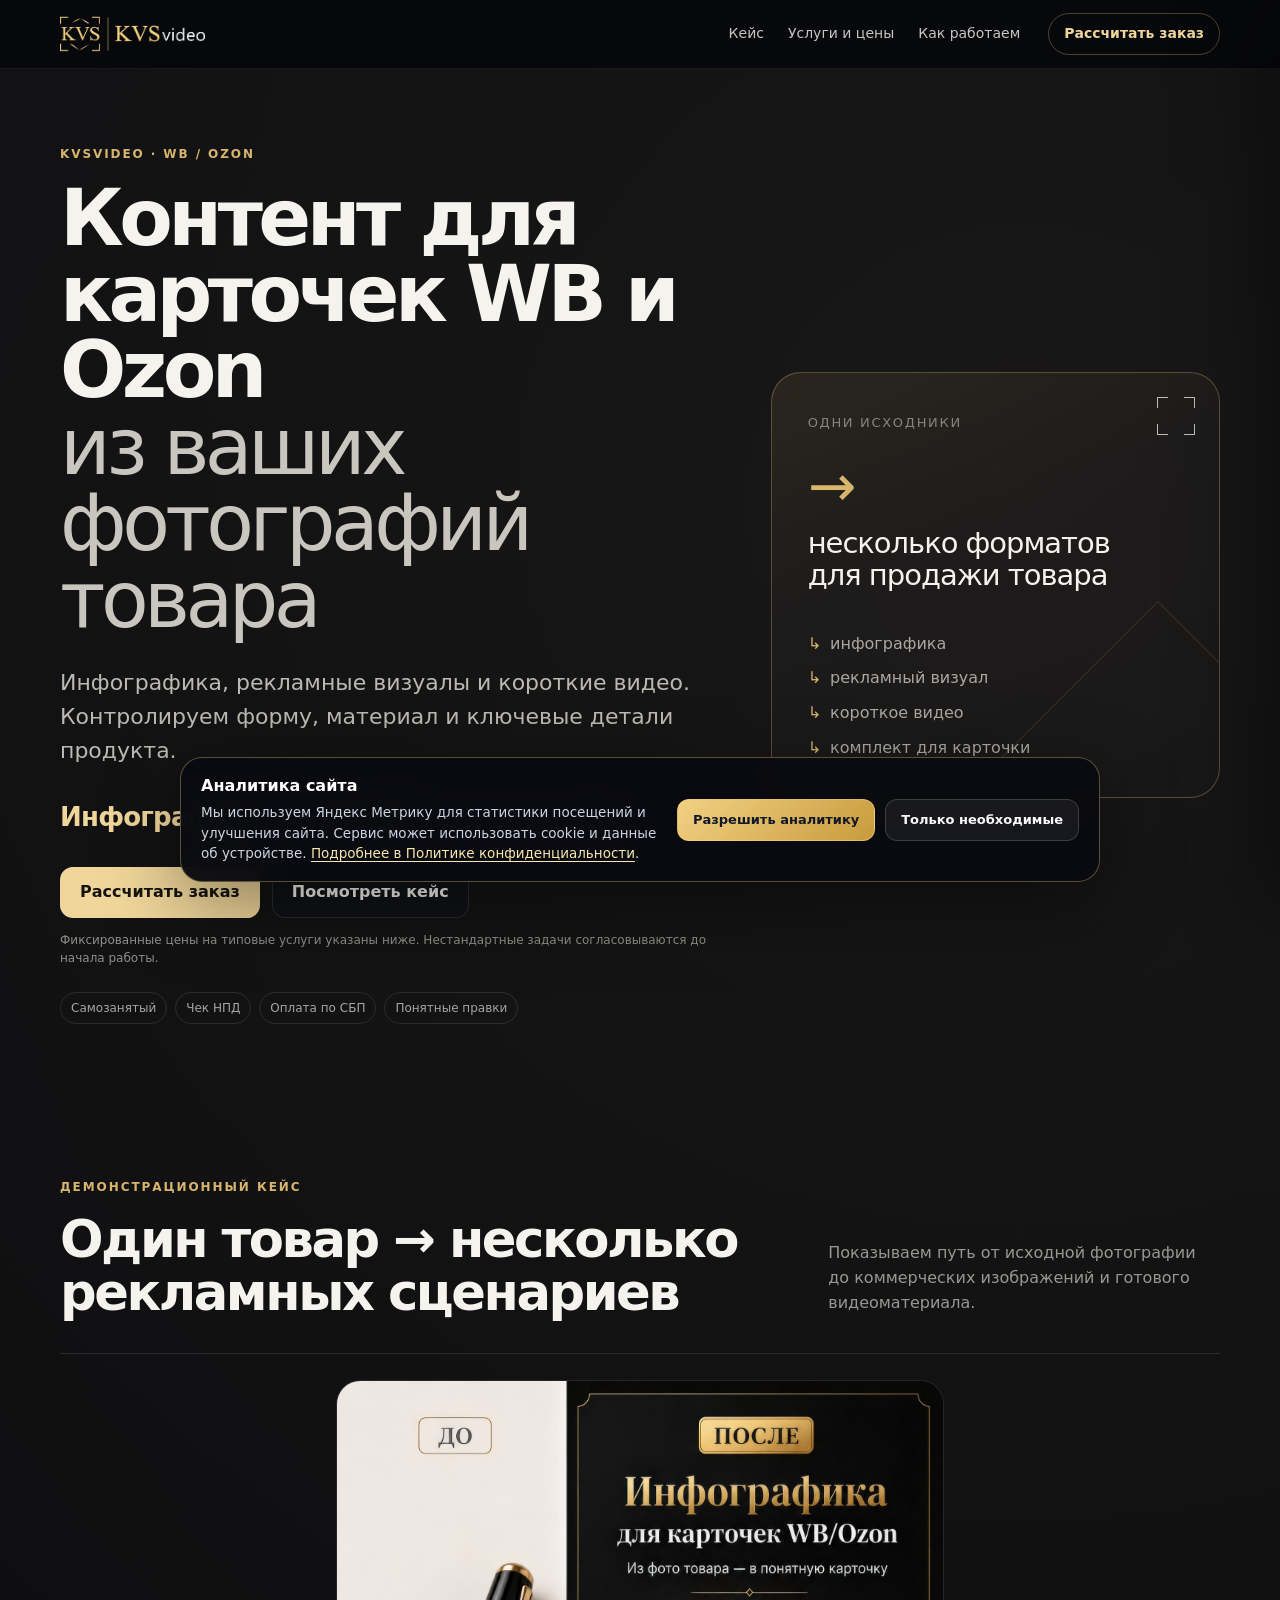
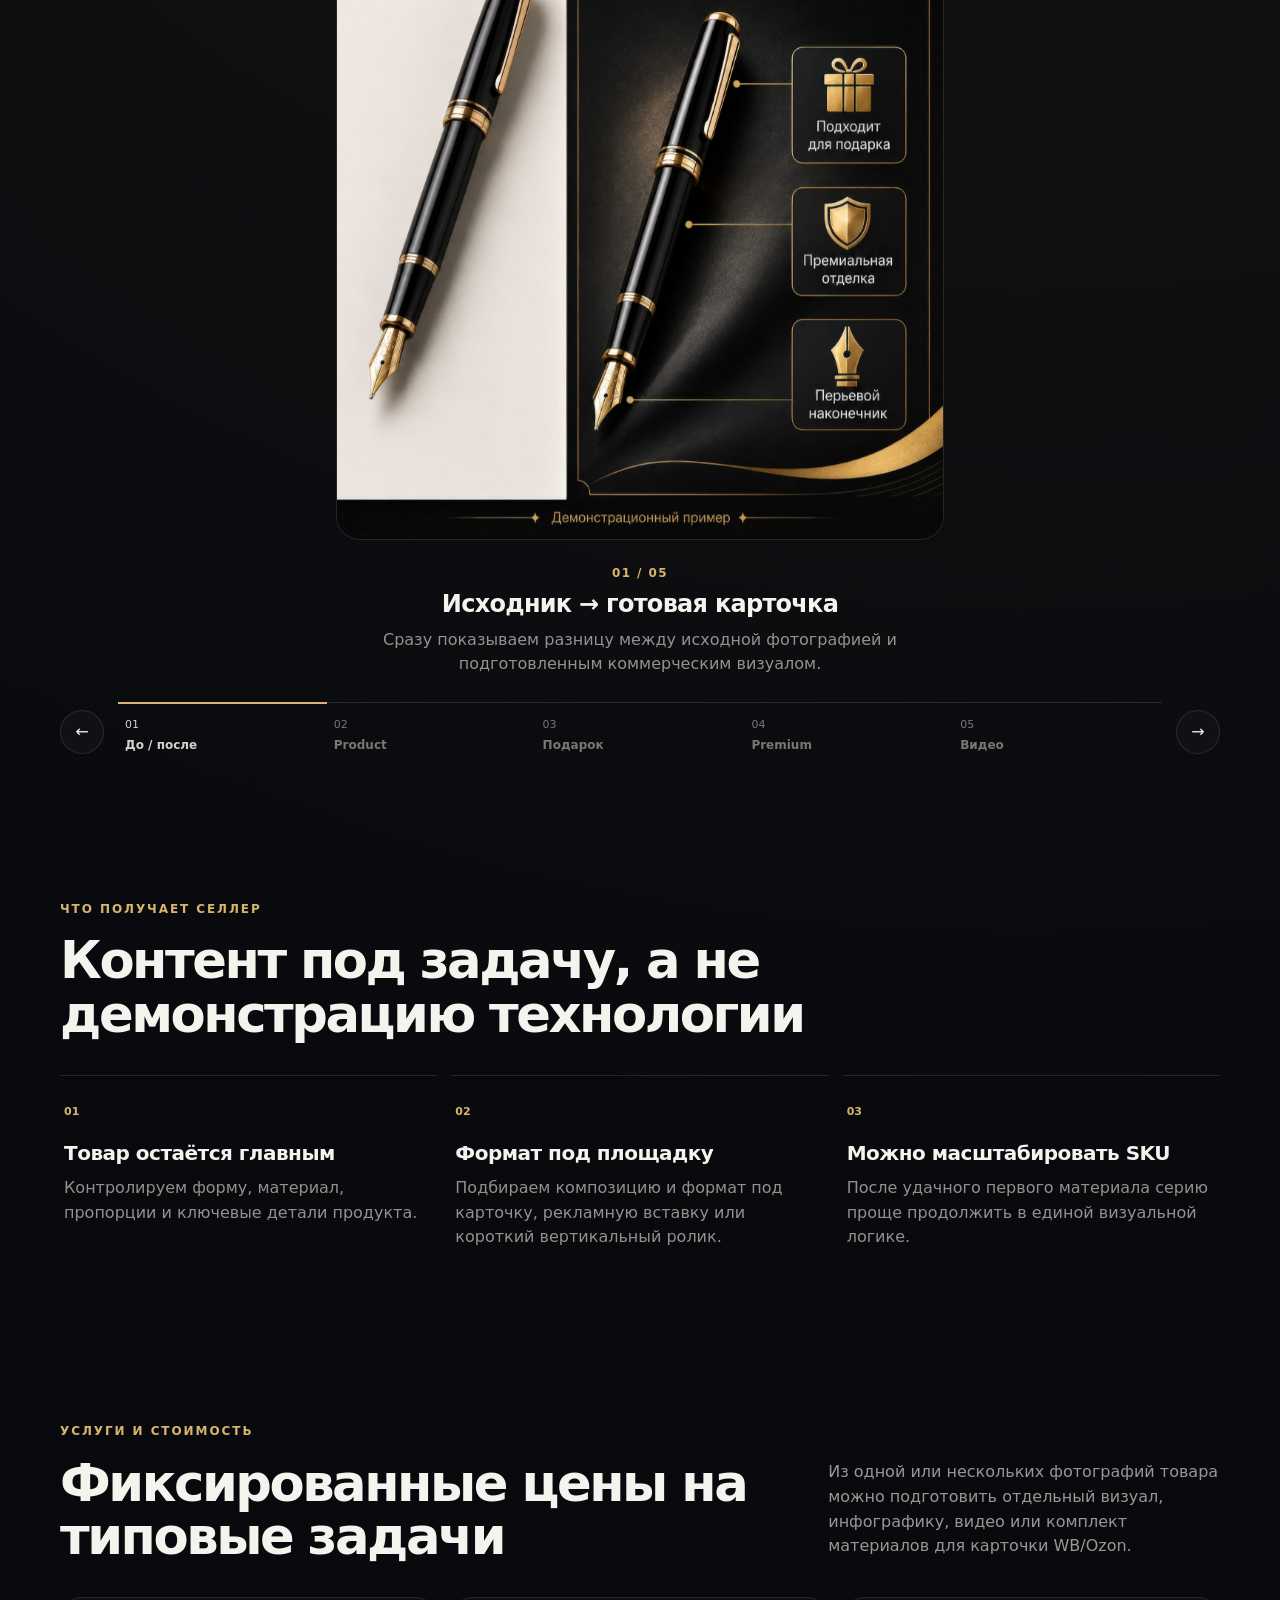
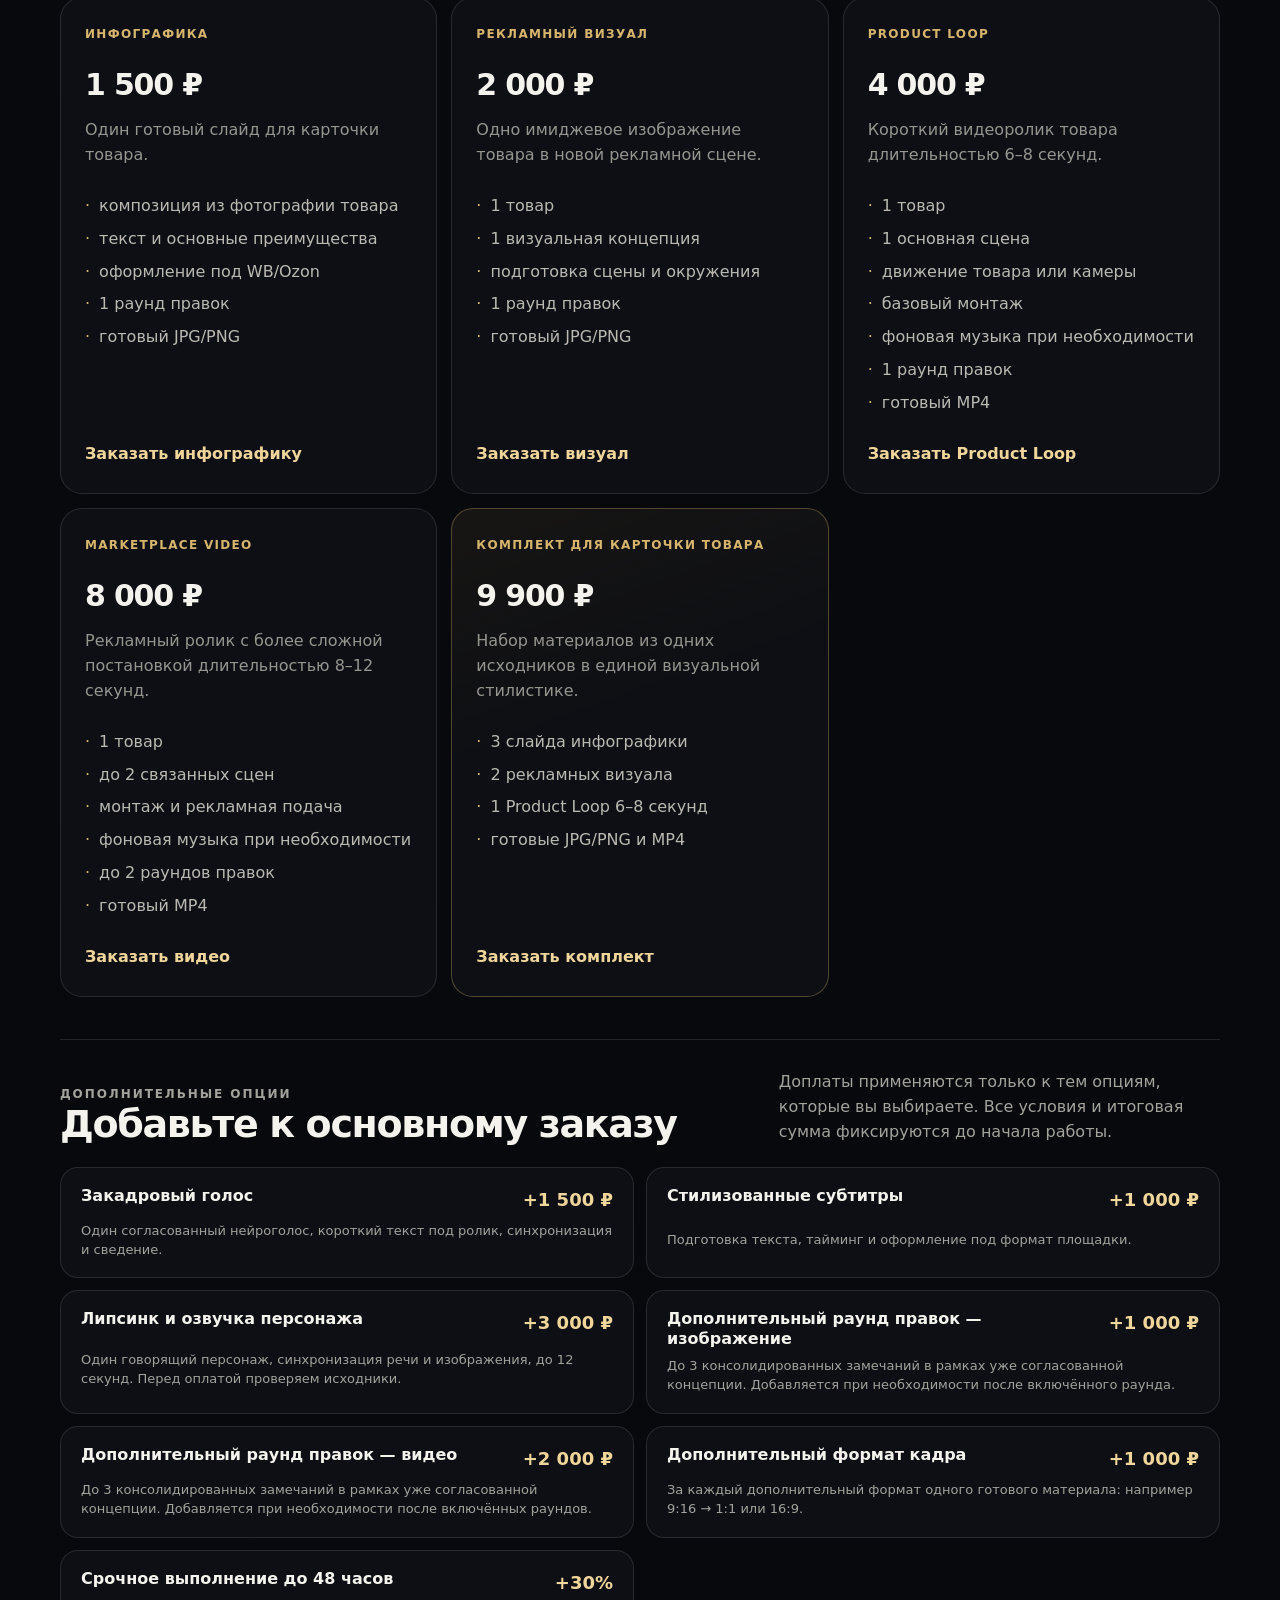
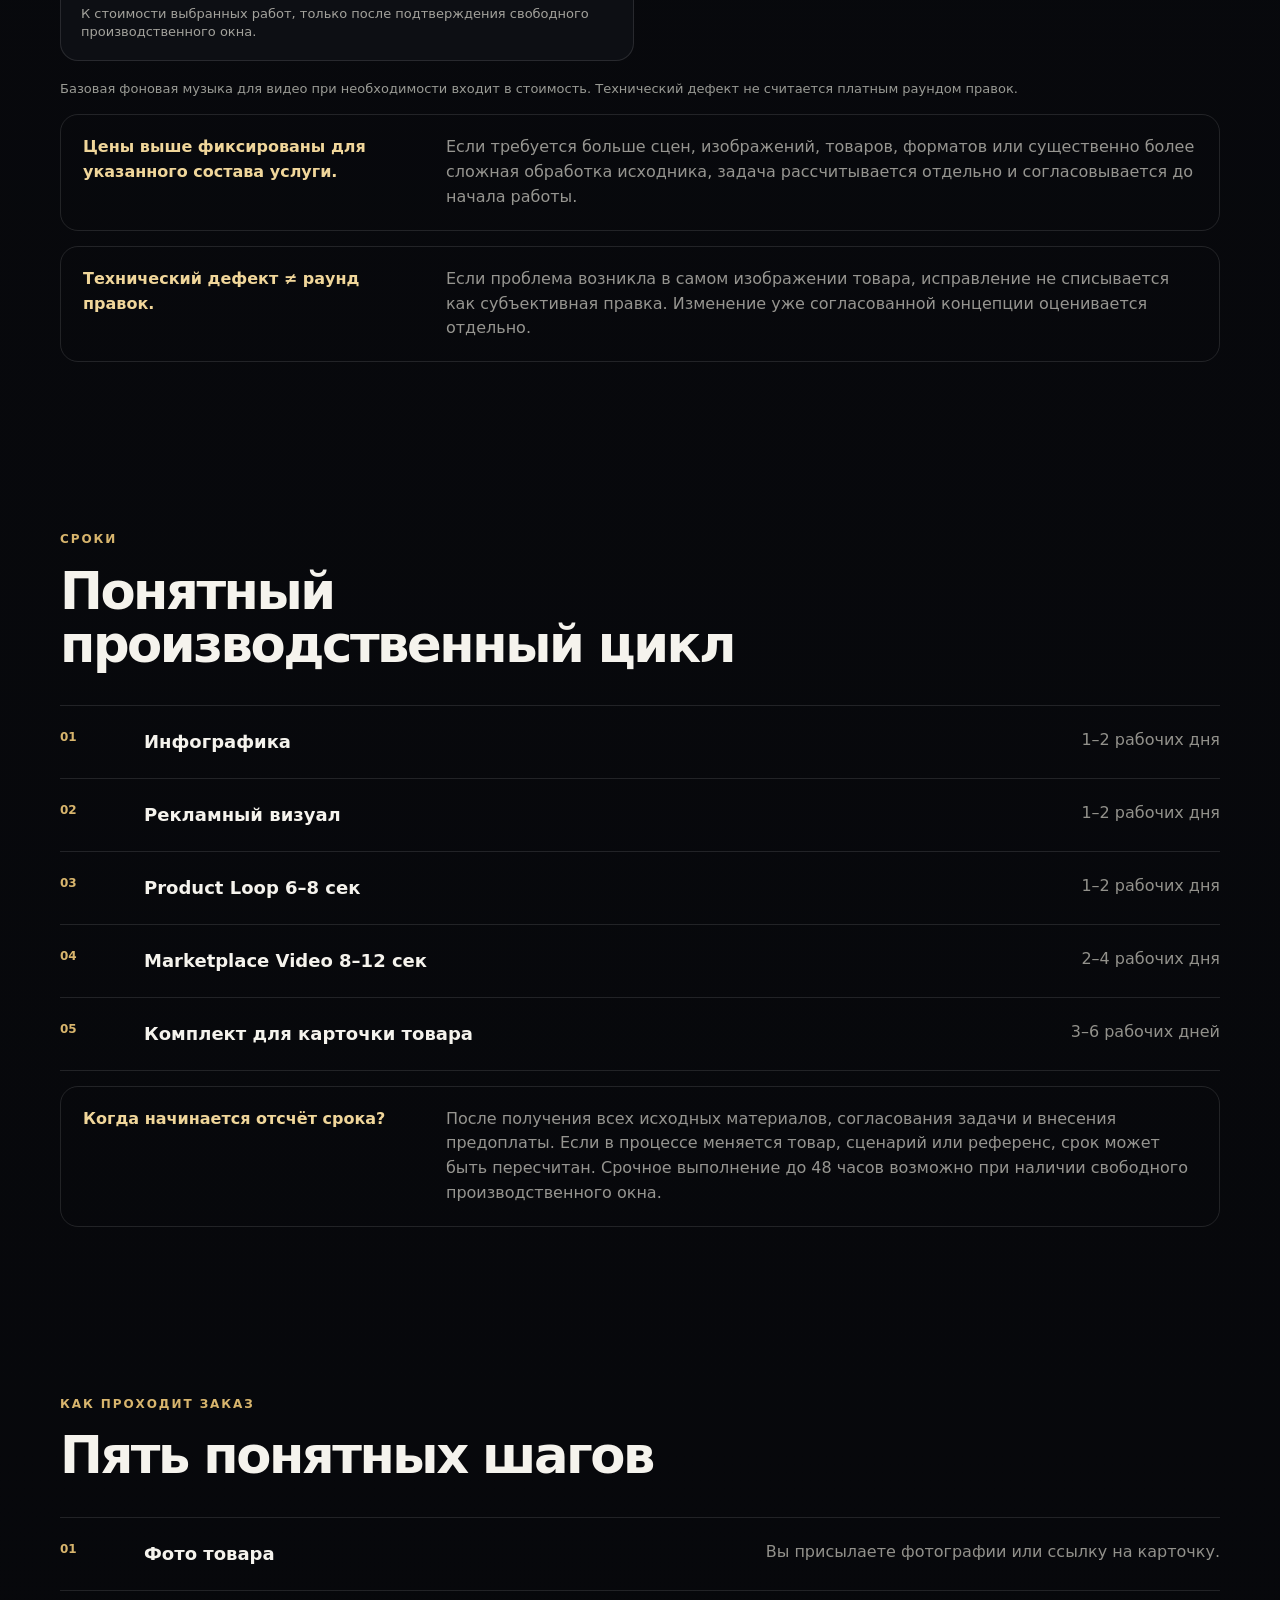
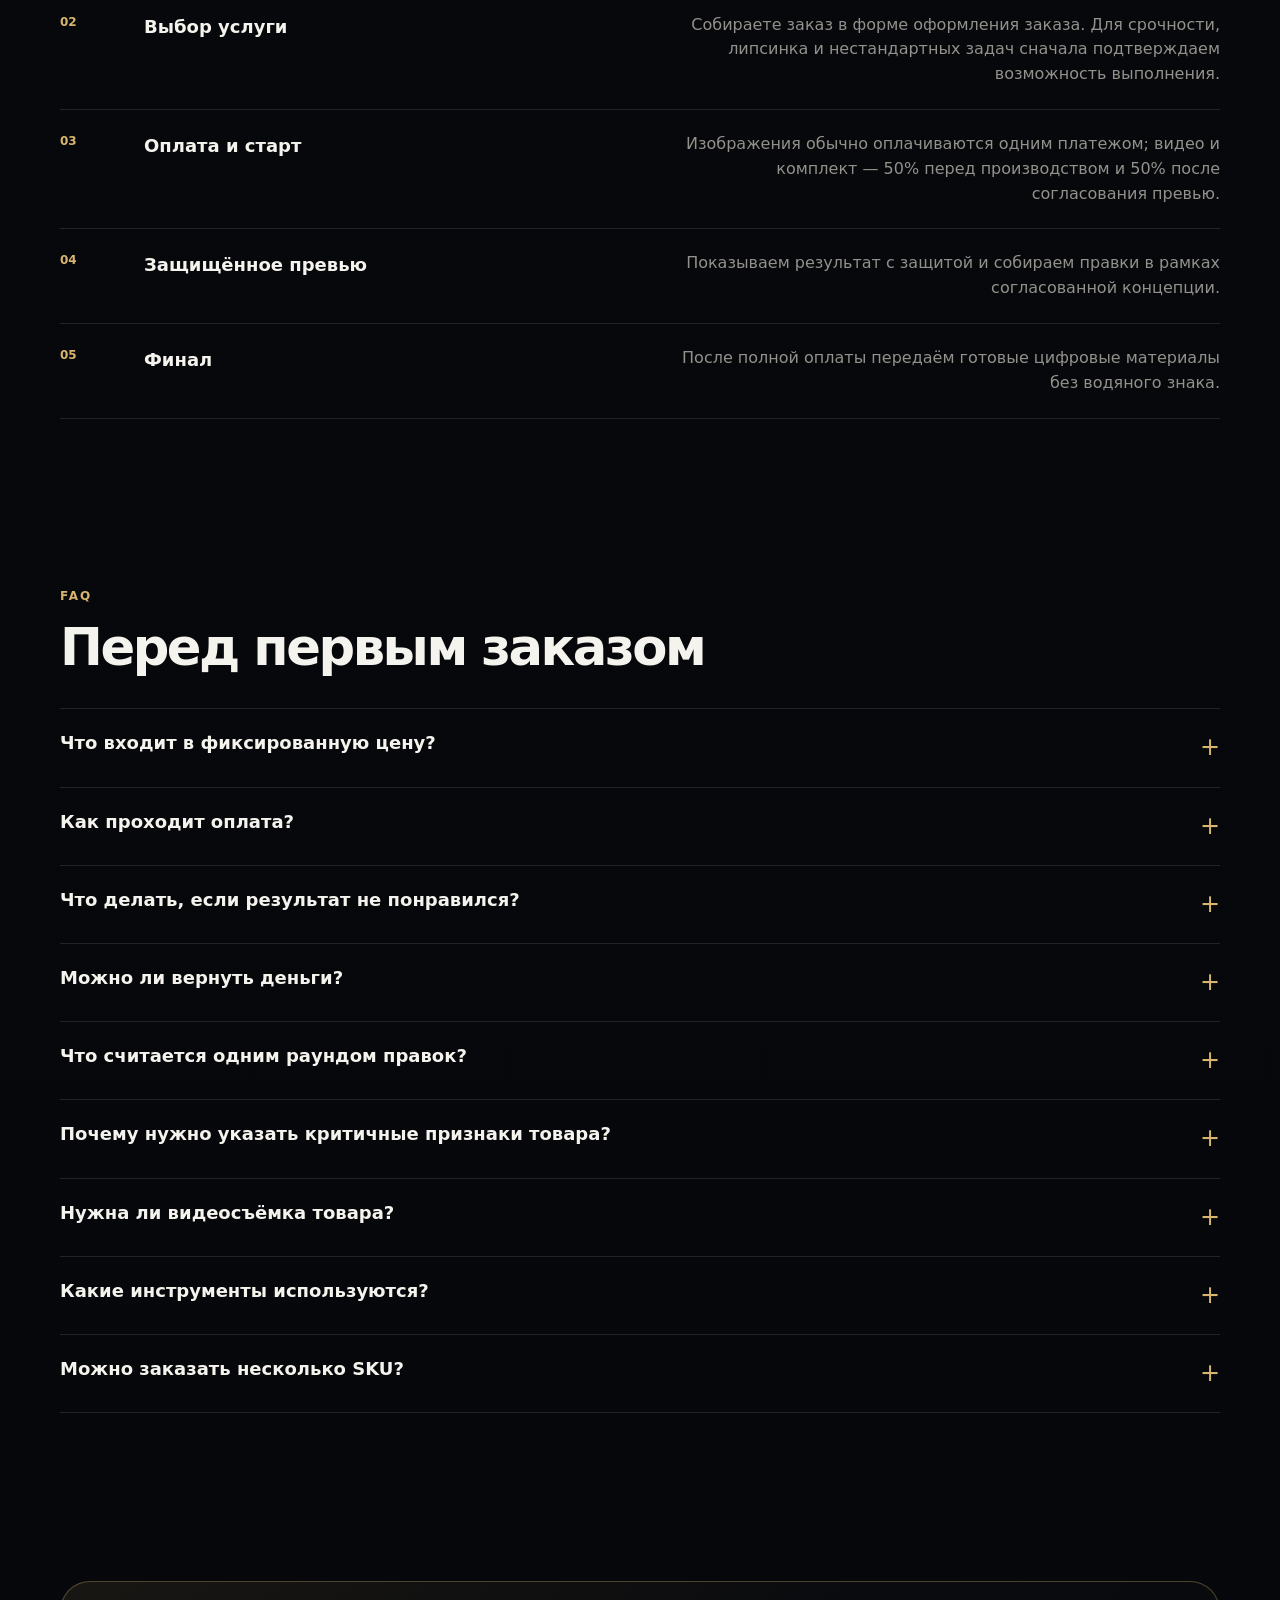
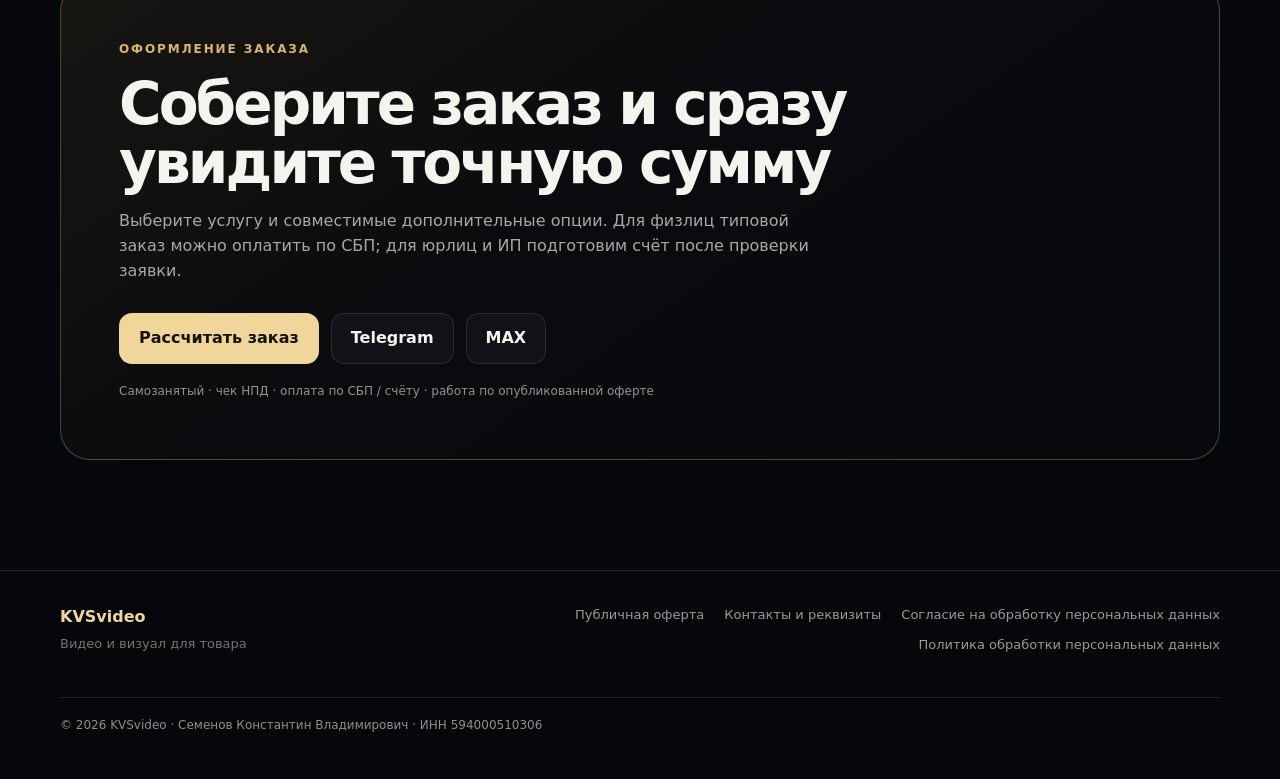
==== commit f1203d52: "Gate Yandex Metrika behind explicit consent" ====
--- a/marketplace/index.html
+++ b/marketplace/index.html
@@ -20,14 +20,11 @@
   <link rel="stylesheet" href="styles.css">
   <link rel="stylesheet" href="polish.css">
   <link rel="stylesheet" href="checkout.css">
-  <script>
-    (function(m,e,t,r,i,k,a){m[i]=m[i]||function(){(m[i].a=m[i].a||[]).push(arguments)};m[i].l=1*new Date();for(var j=0;j<document.scripts.length;j++){if(document.scripts[j].src===r){return;}}k=e.createElement(t),a=e.getElementsByTagName(t)[0],k.async=1,k.src=r,a.parentNode.insertBefore(k,a)})(window,document,'script','https://mc.yandex.ru/metrika/tag.js?id=109744286','ym');
-    ym(109744286,'init',{ssr:true,webvisor:true,clickmap:true,accurateTrackBounce:true,trackLinks:true});
-  </script>
+  <link rel="stylesheet" href="../analytics-consent.css">
+  <script src="../analytics-consent.js" defer></script>
 </head>
 <body>
-  <noscript><div><img src="https://mc.yandex.ru/watch/109744286" style="position:absolute;left:-9999px" alt=""></div></noscript>
-  <a class="skip" href="#main">К содержанию</a>
+<a class="skip" href="#main">К содержанию</a>
   <header class="site-header"><div class="shell header-inner">
     <a class="brand" href="#main" aria-label="KVSvideo — к началу страницы"><img src="../assets/logo/logo_header_site_premium_gold.webp" alt="KVSvideo" width="170" height="54"><span class="brand-fallback" aria-hidden="true">KVSvideo</span></a>
     <nav class="nav" aria-label="Навигация по странице"><a href="#showcase">Кейс</a><a href="#prices">Услуги и цены</a><a href="#process">Как работаем</a></nav>
--- a/analytics-consent.css
+++ b/analytics-consent.css
@@ -0,0 +1 @@
+.kvs-consent{position:fixed;left:50%;bottom:max(18px,env(safe-area-inset-bottom));z-index:99999;width:min(920px,calc(100% - 28px));transform:translateX(-50%);display:grid;grid-template-columns:minmax(0,1fr) auto;gap:18px;align-items:center;padding:18px 20px;border:1px solid rgba(242,209,132,.34);border-radius:22px;background:rgba(10,11,16,.96);color:#f8fafc;box-shadow:0 24px 80px rgba(0,0,0,.42);backdrop-filter:blur(18px);-webkit-backdrop-filter:blur(18px);font-family:Inter,ui-sans-serif,system-ui,-apple-system,BlinkMacSystemFont,"Segoe UI",sans-serif}.kvs-consent__copy strong{display:block;margin:0 0 6px;font-size:16px;line-height:1.25;color:#fff}.kvs-consent__copy p{margin:0;color:#cbd5e1;font-size:13.5px;line-height:1.5}.kvs-consent__copy a{color:#f8e7b0;text-decoration:underline;text-underline-offset:3px}.kvs-consent__actions{display:flex;flex-wrap:wrap;justify-content:flex-end;gap:10px}.kvs-consent__button{min-height:42px;padding:0 15px;border-radius:12px;border:1px solid rgba(255,255,255,.16);background:rgba(255,255,255,.06);color:#f8fafc;font:inherit;font-size:13px;font-weight:800;cursor:pointer;transition:transform .18s ease,background .18s ease,border-color .18s ease}.kvs-consent__button:first-child{border-color:rgba(242,209,132,.5);background:linear-gradient(135deg,#f2d184,#c89b3c);color:#111827}.kvs-consent__button:hover{transform:translateY(-1px);border-color:rgba(255,255,255,.3)}.kvs-consent__close{position:absolute;right:10px;top:8px;width:34px;height:34px;border:0;background:transparent;color:#94a3b8;font-size:24px;line-height:1;cursor:pointer}.kvs-consent__close~.kvs-consent__actions{padding-right:24px}@media(max-width:720px){.kvs-consent{grid-template-columns:1fr;gap:14px;padding:16px;border-radius:18px}.kvs-consent__actions{justify-content:stretch}.kvs-consent__button{flex:1 1 180px}.kvs-consent__copy p{font-size:13px}}@media(prefers-reduced-motion:reduce){.kvs-consent__button{transition:none}}
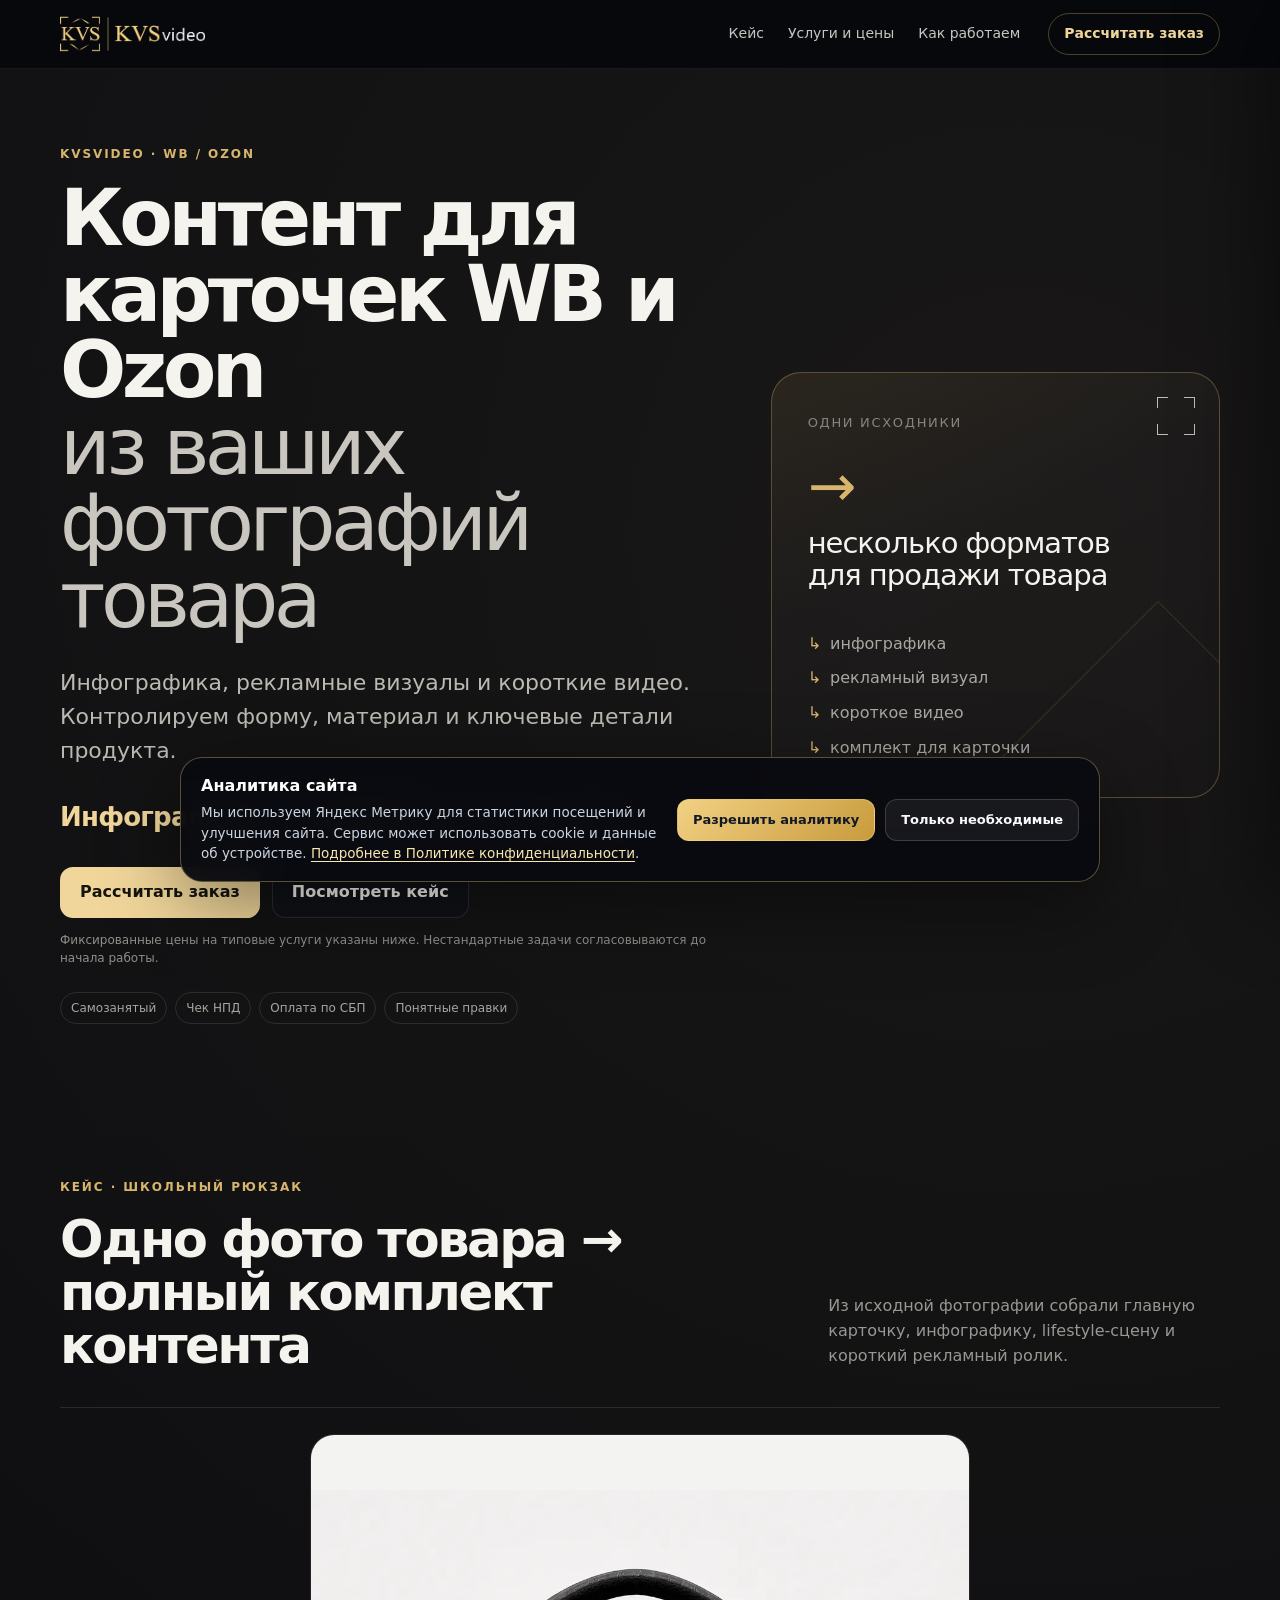
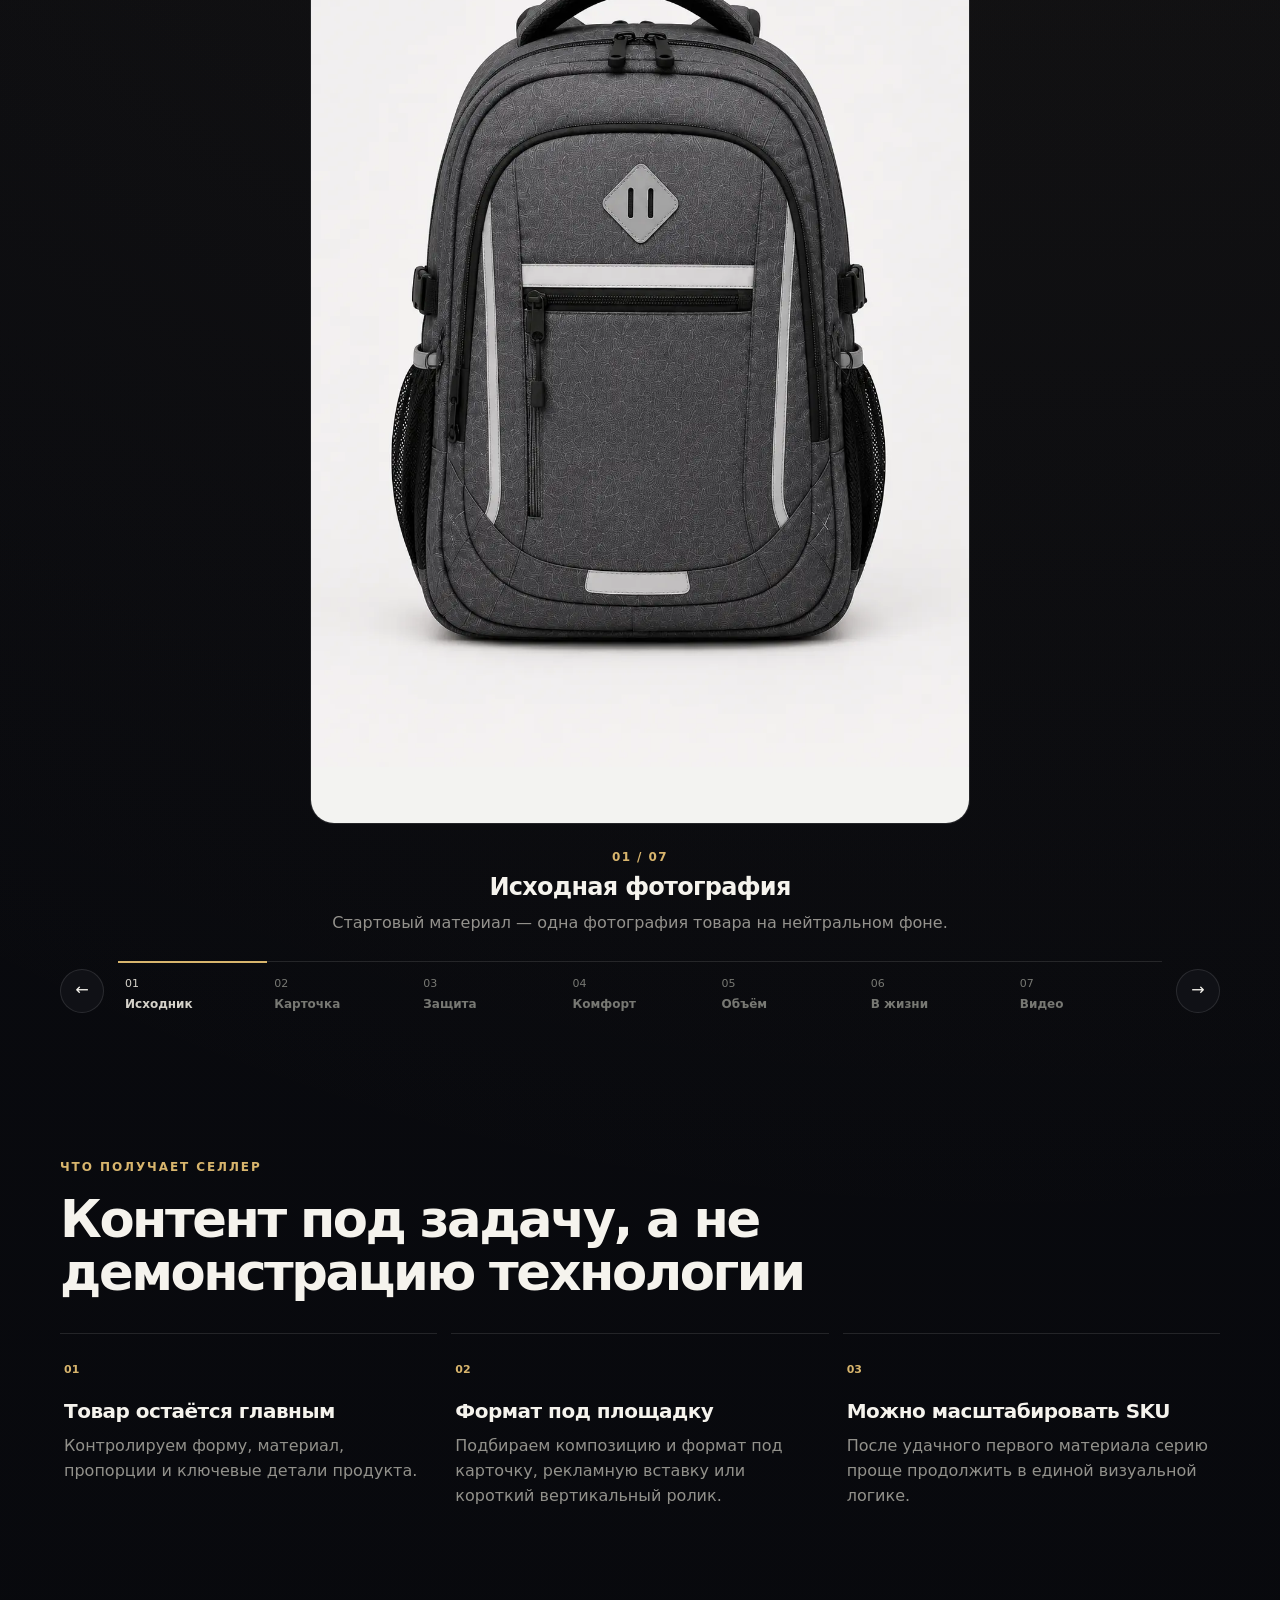
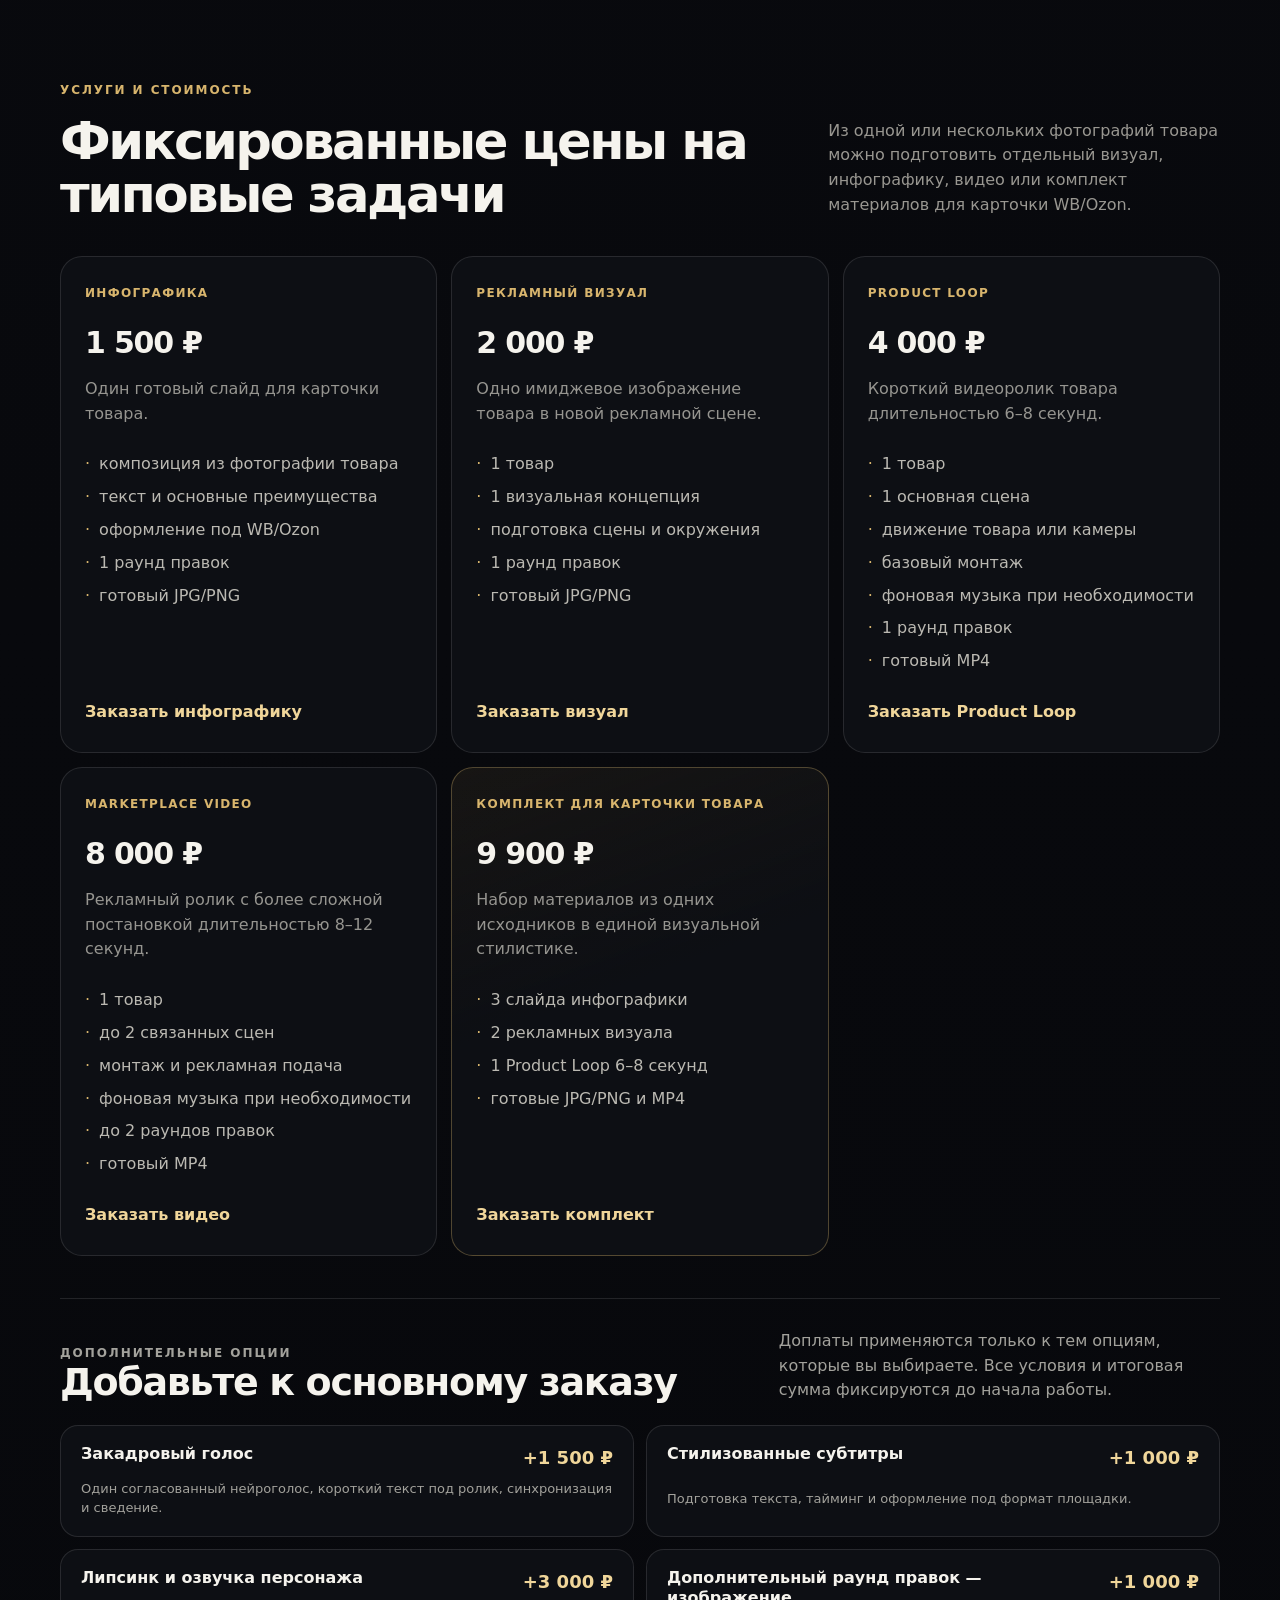
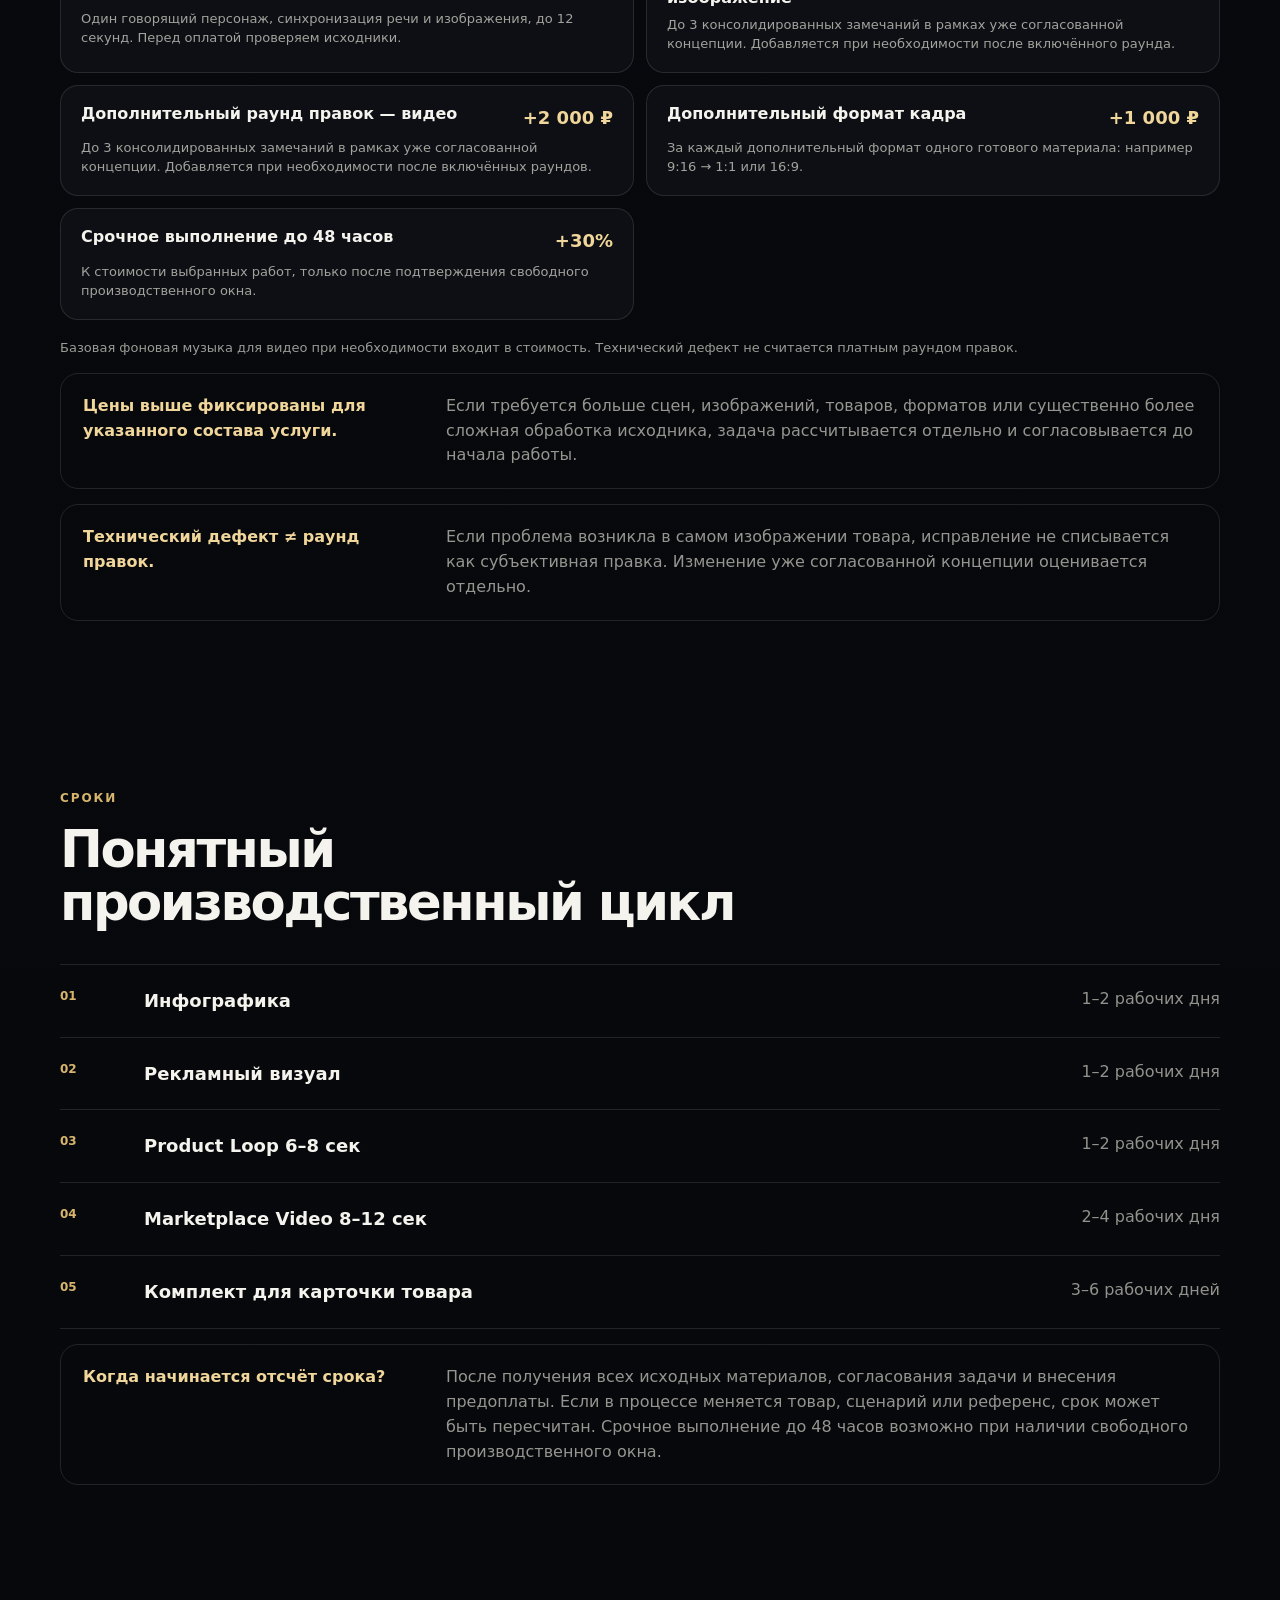
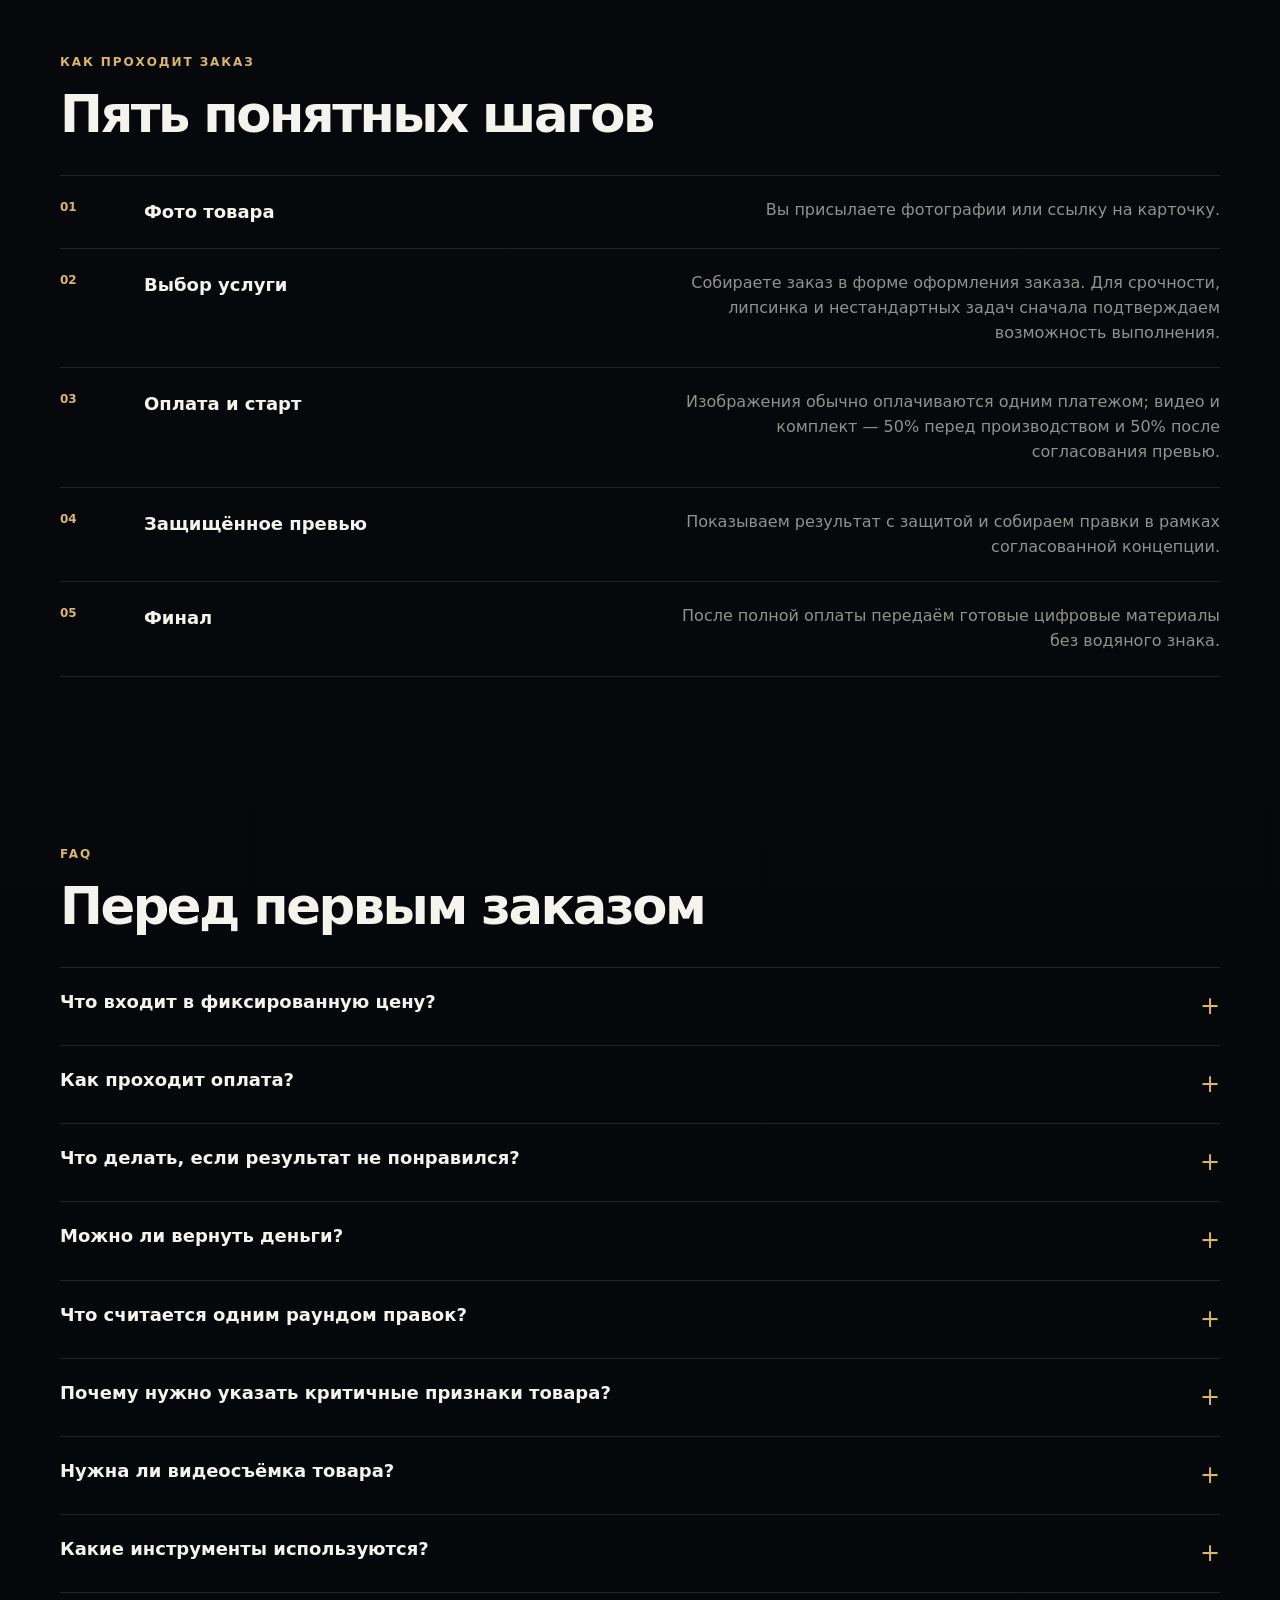
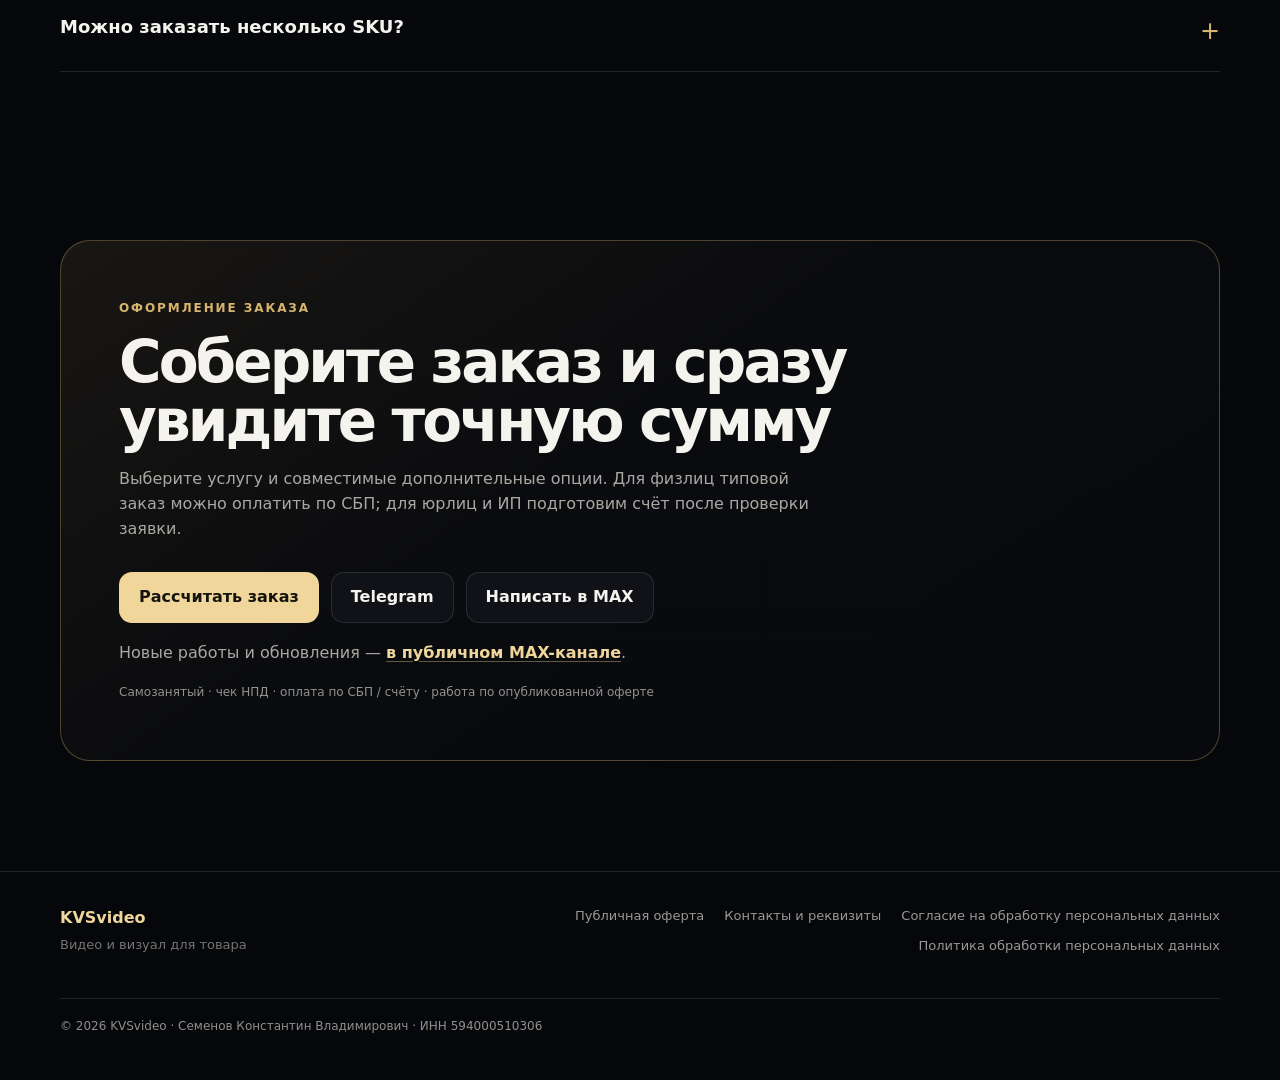
==== commit 2a9c42d4: "Add backpack marketplace showcase" ====
--- a/marketplace/index.html
+++ b/marketplace/index.html
@@ -15,10 +15,11 @@
   <meta property="og:url" content="https://kvsvideo.ru/marketplace/">
   <meta property="og:title" content="Контент для карточек WB и Ozon — KVSvideo">
   <meta property="og:description" content="Инфографика, рекламные визуалы и видео из фотографий товара. Фиксированные цены на типовые услуги.">
-  <meta property="og:image" content="https://kvsvideo.ru/assets/marketplace/pen-before-after.webp">
+  <meta property="og:image" content="https://kvsvideo.ru/assets/marketplace/backpack-card.webp">
   <link rel="preload" as="image" href="../assets/logo/logo_header_site_premium_gold.webp">
   <link rel="stylesheet" href="styles.css">
   <link rel="stylesheet" href="polish.css">
+  <link rel="stylesheet" href="case.css">
   <link rel="stylesheet" href="checkout.css">
   <link rel="stylesheet" href="../analytics-consent.css">
   <script src="../analytics-consent.js" defer></script>
@@ -50,27 +51,29 @@
     </section>
 
     <section class="section shell" id="showcase" aria-labelledby="showcase-title">
-      <div class="section-head"><div><p class="eyebrow">Демонстрационный кейс</p><h2 id="showcase-title">Один товар → несколько рекламных сценариев</h2></div><p>Показываем путь от исходной фотографии до коммерческих изображений и готового видеоматериала.</p></div>
+      <div class="section-head"><div><p class="eyebrow">Кейс · школьный рюкзак</p><h2 id="showcase-title">Одно фото товара → полный комплект контента</h2></div><p>Из исходной фотографии собрали главную карточку, инфографику, lifestyle-сцену и короткий рекламный ролик.</p></div>
       <div class="showcase" data-showcase>
         <div class="showcase-stage" data-stage>
-          <figure class="showcase-slide is-active" data-slide="0"><img src="../assets/marketplace/pen-before-after.webp" width="1638" height="2048" alt="Демонстрационный пример: исходная фотография премиальной ручки и готовый рекламный визуал" loading="lazy" decoding="async"></figure>
-          <figure class="showcase-slide" data-slide="1" hidden><img data-src="../assets/marketplace/pen-product.webp" width="1643" height="2047" alt="Премиальная ручка в рекламной product-сцене" loading="lazy" decoding="async"></figure>
-          <figure class="showcase-slide" data-slide="2" hidden><img data-src="../assets/marketplace/pen-gift.webp" width="1643" height="2047" alt="Подарочное позиционирование премиальной ручки" loading="lazy" decoding="async"></figure>
-          <figure class="showcase-slide" data-slide="3" hidden><img data-src="../assets/marketplace/pen-executive.webp" width="1643" height="2047" alt="Деловое премиальное позиционирование ручки" loading="lazy" decoding="async"></figure>
-          <figure class="showcase-slide showcase-video-slide" data-slide="4" hidden>
-            <div class="video-shell" data-video-shell data-poster="../assets/marketplace/pen-signature-poster.webp" data-webm="../assets/marketplace/pen-signature.webm" data-mp4="../assets/marketplace/pen-signature-original.mp4">
-              <img class="video-poster" data-video-poster alt="Кадр из демонстрационного ролика с премиальной ручкой" width="992" height="1216">
-              <video class="showcase-video" data-video playsinline muted preload="none" aria-label="Демонстрационный ролик с премиальной ручкой"></video>
+          <figure class="showcase-slide showcase-slide--contain is-active" data-slide="0"><img src="../assets/marketplace/backpack-source.webp" width="1086" height="1448" alt="Исходная фотография серого школьного рюкзака на белом фоне" loading="lazy" decoding="async"></figure>
+          <figure class="showcase-slide" data-slide="1" hidden><img data-src="../assets/marketplace/backpack-card.webp" width="1200" height="1800" alt="Главная карточка серого школьного рюкзака для маркетплейса" loading="lazy" decoding="async"></figure>
+          <figure class="showcase-slide" data-slide="2" hidden><img data-src="../assets/marketplace/backpack-safety.webp" width="1200" height="1800" alt="Инфографика светоотражающих элементов школьного рюкзака" loading="lazy" decoding="async"></figure>
+          <figure class="showcase-slide" data-slide="3" hidden><img data-src="../assets/marketplace/backpack-comfort.webp" width="1200" height="1800" alt="Инфографика комфортной спинки и лямок школьного рюкзака" loading="lazy" decoding="async"></figure>
+          <figure class="showcase-slide showcase-slide--contain" data-slide="4" hidden><img data-src="../assets/marketplace/backpack-open.webp" width="1600" height="1200" alt="Открытый школьный рюкзак с учебниками, планшетом и канцелярией" loading="lazy" decoding="async"></figure>
+          <figure class="showcase-slide" data-slide="5" hidden><img data-src="../assets/marketplace/backpack-lifestyle.webp" width="1200" height="1800" alt="Школьники с серыми рюкзаками на праздничной линейке" loading="lazy" decoding="async"></figure>
+          <figure class="showcase-slide showcase-video-slide" data-slide="6" hidden>
+            <div class="video-shell" data-video-shell data-poster="../assets/marketplace/backpack-lifestyle.webp" data-webm="../assets/marketplace/backpack-ad.webm" data-mp4="../assets/marketplace/backpack-ad.mp4">
+              <img class="video-poster" data-video-poster alt="Кадр из рекламного ролика о школьном рюкзаке" width="1200" height="1800">
+              <video class="showcase-video" data-video playsinline muted preload="none" aria-label="Рекламный ролик о школьном рюкзаке"></video>
               <button class="video-play" type="button" data-video-play aria-label="Воспроизвести видео"><span aria-hidden="true">▶</span><b>Смотреть видео</b></button>
               <button class="video-sound" type="button" data-video-sound aria-label="Включить звук" aria-pressed="false" hidden><span class="sound-off" aria-hidden="true">⌁</span><span class="sound-on" aria-hidden="true">♪</span></button>
             </div>
           </figure>
         </div>
-        <div class="showcase-copy" aria-live="polite"><p class="showcase-step"><span data-current>01</span> / 05</p><h3 data-slide-title>Исходник → готовая карточка</h3><p data-slide-copy>Сразу показываем разницу между исходной фотографией и подготовленным коммерческим визуалом.</p></div>
+        <div class="showcase-copy" aria-live="polite"><p class="showcase-step"><span data-current>01</span> / 07</p><h3 data-slide-title>Исходная фотография</h3><p data-slide-copy>Стартовый материал — одна фотография товара на нейтральном фоне.</p></div>
         <div class="showcase-controls">
           <button class="arrow" type="button" data-prev aria-label="Предыдущий этап">←</button>
           <div class="steps" role="tablist" aria-label="Этапы демонстрационного кейса">
-            <button class="step is-active" type="button" role="tab" aria-selected="true" data-go="0"><span>01</span><b>До / после</b></button><button class="step" type="button" role="tab" aria-selected="false" data-go="1"><span>02</span><b>Product</b></button><button class="step" type="button" role="tab" aria-selected="false" data-go="2"><span>03</span><b>Подарок</b></button><button class="step" type="button" role="tab" aria-selected="false" data-go="3"><span>04</span><b>Premium</b></button><button class="step" type="button" role="tab" aria-selected="false" data-go="4"><span>05</span><b>Видео</b></button>
+            <button class="step is-active" type="button" role="tab" aria-selected="true" data-go="0"><span>01</span><b>Исходник</b></button><button class="step" type="button" role="tab" aria-selected="false" data-go="1"><span>02</span><b>Карточка</b></button><button class="step" type="button" role="tab" aria-selected="false" data-go="2"><span>03</span><b>Защита</b></button><button class="step" type="button" role="tab" aria-selected="false" data-go="3"><span>04</span><b>Комфорт</b></button><button class="step" type="button" role="tab" aria-selected="false" data-go="4"><span>05</span><b>Объём</b></button><button class="step" type="button" role="tab" aria-selected="false" data-go="5"><span>06</span><b>В жизни</b></button><button class="step" type="button" role="tab" aria-selected="false" data-go="6"><span>07</span><b>Видео</b></button>
           </div>
           <button class="arrow" type="button" data-next aria-label="Следующий этап">→</button>
         </div>
@@ -126,7 +129,7 @@
 
     <section class="section shell faq" aria-labelledby="faq-title"><div class="section-head narrow"><div><p class="eyebrow">FAQ</p><h2 id="faq-title">Перед первым заказом</h2></div></div><details><summary>Что входит в фиксированную цену?</summary><p>В карточке каждой услуги указан конкретный состав. Дополнительные опции имеют отдельную стоимость и добавляются только по выбору заказчика. Если задача выходит за опубликованный состав, дополнительная стоимость согласовывается до начала работы.</p></details><details><summary>Как проходит оплата?</summary><p><strong>Для физических лиц:</strong> для типовых заказов используется СБП по QR/платёжной ссылке Альфа-Банка. Инфографика и рекламный визуал обычно оплачиваются одним платежом; Product Loop, Marketplace Video и комплект — двумя этапами 50/50. Поступление проверяется вручную, после каждого полученного платежа формируется чек НПД.<br><br><strong>Для юридических лиц и ИП:</strong> после заполнения реквизитов и проверки состава заказа направляем счёт на банковский перевод. Для видео и комплекта оплата также может проходить в два этапа: 50% перед производством и 50% после согласования защищённого превью. После фактического поступления каждого платежа формируется чек НПД с ИНН заказчика. Финальные материалы передаются после полной оплаты.</p></details><details><summary>Что делать, если результат не понравился?</summary><p>Сначала используем включённые в услугу раунды правок. Если результат объективно не соответствует согласованной задаче или критичным признакам товара, такой недостаток исправляется бесплатно и не расходует платный дополнительный раунд. Смена вкуса или уже согласованной концепции рассматривается отдельно.</p></details><details><summary>Можно ли вернуть деньги?</summary><p>Да, в предусмотренных законом и условиями заказа случаях. До начала работ и при отсутствии связанных с конкретным заказом расходов оплата возвращается полностью. После начала производства вопрос возврата рассматривается с учётом фактически выполненной стадии заказа и связанных с ним расходов. Если мы не можем выполнить согласованную задачу, стоимость неоказанной части возвращается.</p></details><details><summary>Что считается одним раундом правок?</summary><p>Один раунд — это один консолидированный перечень изменений в рамках уже согласованной задачи и концепции. Полная смена товара, сценария, референса или визуального направления после начала производства не считается обычной правкой и согласовывается отдельно.</p></details><details><summary>Почему нужно указать критичные признаки товара?</summary><p>Генеративные инструменты могут незначительно интерпретировать второстепенные детали. До начала работы важно отметить то, что нельзя существенно менять: форму и пропорции упаковки, логотип, цвет, надписи, количество элементов, расположение этикеток, фурнитуру и другие принципиальные особенности.</p></details><details><summary>Нужна ли видеосъёмка товара?</summary><p>Для многих задач достаточно качественных фотографий. Если конкретный проект потребует дополнительных материалов, это станет понятно на этапе оценки.</p></details><details><summary>Какие инструменты используются?</summary><p>Подбираем генеративные и монтажные инструменты под конкретную задачу. Для заказа фиксируются результат, формат и требования к товару, а не название отдельного сервиса.</p></details><details><summary>Можно заказать несколько SKU?</summary><p>Да. Серии для нескольких SKU рассчитываются отдельно до начала работы, чтобы зафиксировать состав, стоимость и единый визуальный подход.</p></details></section>
 
-    <section class="section shell order" id="order" aria-labelledby="order-title"><div class="order-box"><p class="eyebrow">Оформление заказа</p><h2 id="order-title">Соберите заказ и сразу увидите точную сумму</h2><p>Выберите услугу и совместимые дополнительные опции. Для физлиц типовой заказ можно оплатить по СБП; для юрлиц и ИП подготовим счёт после проверки заявки.</p><div class="order-actions"><button class="button button-primary" type="button" data-open-checkout>Рассчитать заказ</button><a class="button button-secondary" href="https://t.me/KVSemenov" target="_blank" rel="noopener">Telegram</a><a class="button button-secondary" href="https://max.ru/u/f9LHodD0cOKuClAudA4jEpZrep-7nIAqAzFLSRJ-VVg5xAf6X7CzlSECuB4" target="_blank" rel="noopener">MAX</a></div><p class="order-trust">Самозанятый · чек НПД · оплата по СБП / счёту · работа по опубликованной оферте</p></div></section>
+    <section class="section shell order" id="order" aria-labelledby="order-title"><div class="order-box"><p class="eyebrow">Оформление заказа</p><h2 id="order-title">Соберите заказ и сразу увидите точную сумму</h2><p>Выберите услугу и совместимые дополнительные опции. Для физлиц типовой заказ можно оплатить по СБП; для юрлиц и ИП подготовим счёт после проверки заявки.</p><div class="order-actions"><button class="button button-primary" type="button" data-open-checkout>Рассчитать заказ</button><a class="button button-secondary" href="https://t.me/KVSemenov" target="_blank" rel="noopener">Telegram</a><a class="button button-secondary" href="https://max.ru/u/f9LHodD0cOKuClAudA4jEpZrep-7nIAqAzFLSRJ-VVg5xAf6X7CzlSECuB4" target="_blank" rel="noopener">Написать в MAX</a></div><p class="order-channel">Новые работы и обновления — <a href="https://max.ru/channel_KVSemenov_AI" target="_blank" rel="noopener">в публичном MAX-канале</a>.</p><p class="order-trust">Самозанятый · чек НПД · оплата по СБП / счёту · работа по опубликованной оферте</p></div></section>
   </main>
 
   <footer class="footer"><div class="shell footer-grid"><div class="footer-brand"><strong>KVSvideo</strong><span>Видео и визуал для товара</span></div><nav aria-label="Юридическая информация"><a href="../offer.html">Публичная оферта</a><a href="../requisites.html">Контакты и реквизиты</a><a href="../consent.html">Согласие на обработку персональных данных</a><a href="../privacy.html">Политика обработки персональных данных</a></nav><p class="copyright">© 2026 KVSvideo · Семенов Константин Владимирович · ИНН 594000510306</p></div></footer>
@@ -144,4 +147,4 @@
   <div class="cursor-reticle" data-reticle aria-hidden="true"><i></i><i></i><i></i><i></i></div><i class="cursor-trail t1" data-trail aria-hidden="true"></i><i class="cursor-trail t2" data-trail aria-hidden="true"></i><i class="cursor-trail t3" data-trail aria-hidden="true"></i><i class="cursor-trail t4" data-trail aria-hidden="true"></i>
   <script src="app.js" defer></script><script src="checkout.js" defer></script>
 </body>
-</html>+</html>
--- a/marketplace/case.css
+++ b/marketplace/case.css
@@ -0,0 +1,40 @@
+.showcase-stage {
+  width: min(100%, 660px);
+  aspect-ratio: 2 / 3;
+}
+
+.showcase-slide--contain {
+  background: #f3f3f1;
+}
+
+.showcase-slide--contain img {
+  object-fit: contain;
+}
+
+.steps {
+  grid-template-columns: repeat(7, 1fr);
+}
+
+.order-channel {
+  margin: 18px 0 0;
+  color: #aaa8a2;
+}
+
+.order-channel a {
+  color: var(--gold-2);
+  font-weight: 750;
+  text-decoration: underline;
+  text-decoration-color: rgba(240, 214, 154, .38);
+  text-underline-offset: 3px;
+}
+
+@media (max-width: 620px) {
+  .step b {
+    font-size: 9px;
+    letter-spacing: -.02em;
+  }
+
+  .step span {
+    font-size: 8px;
+  }
+}
